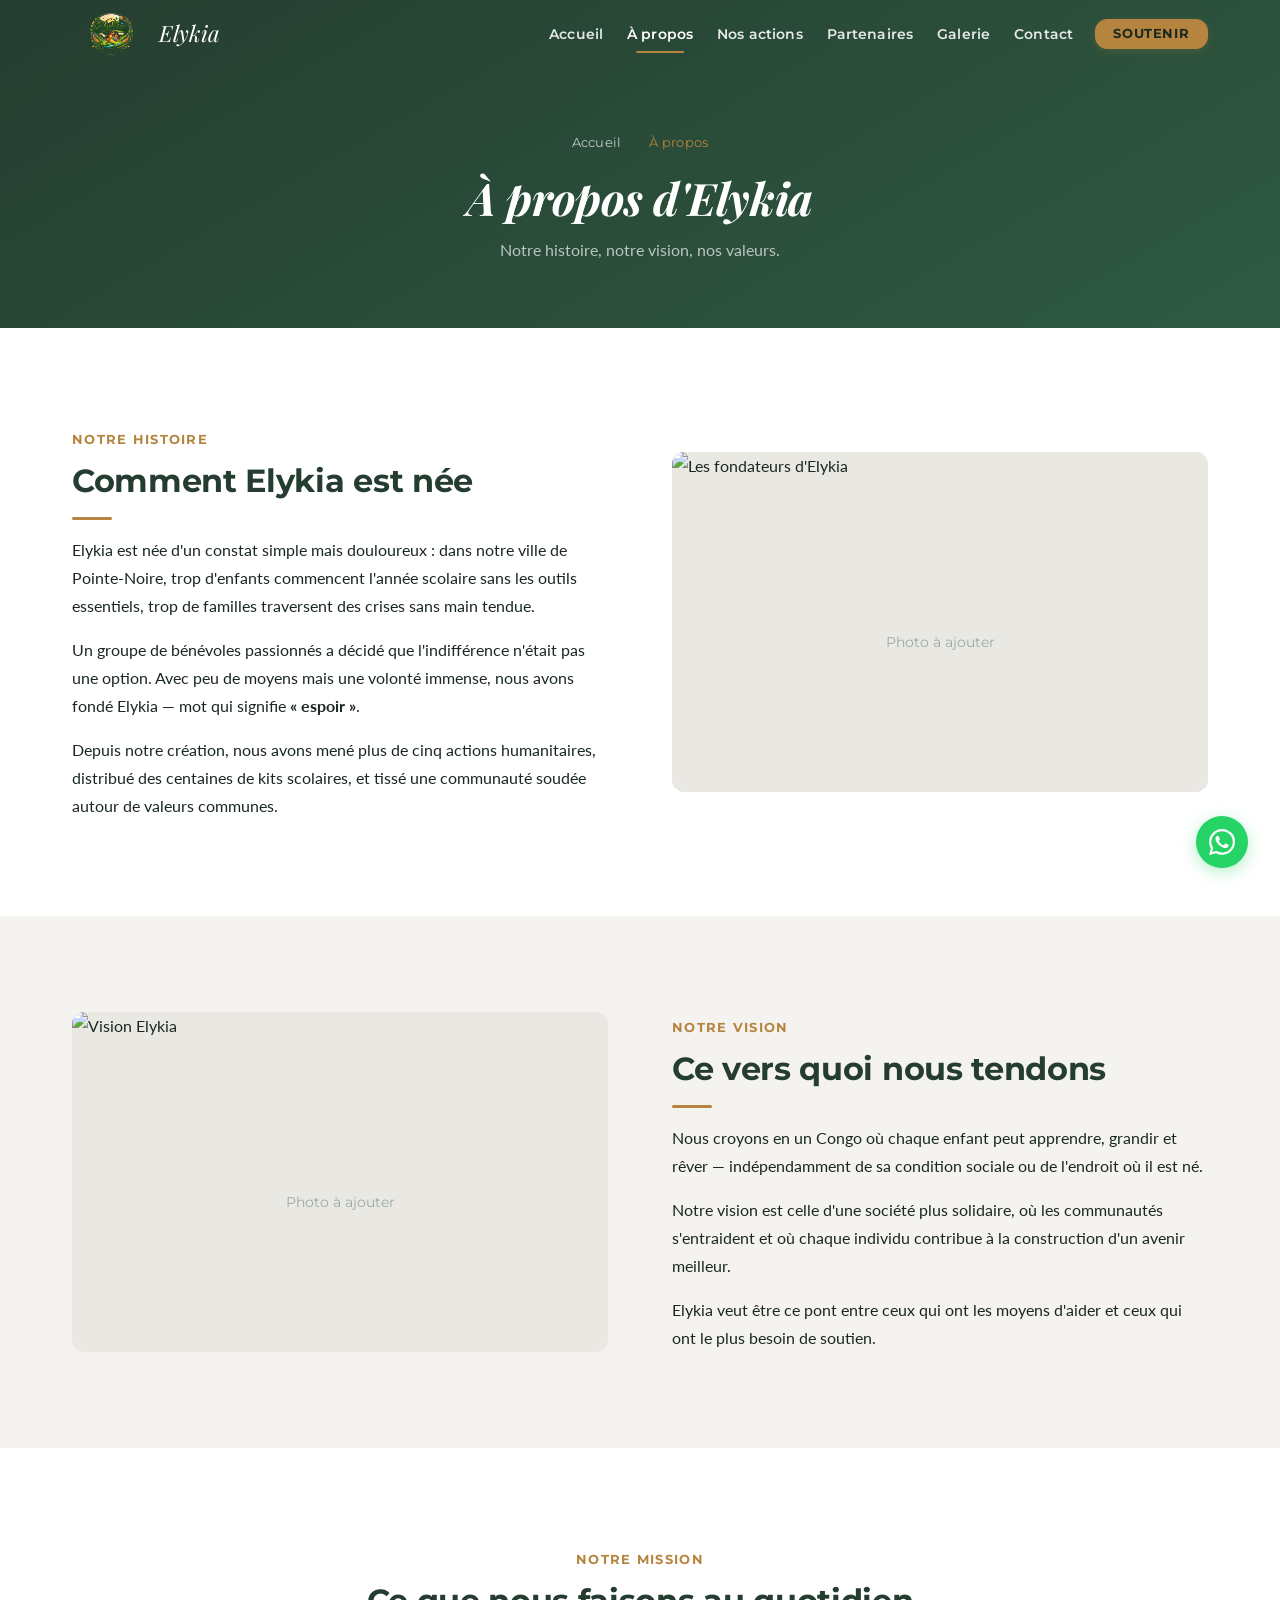
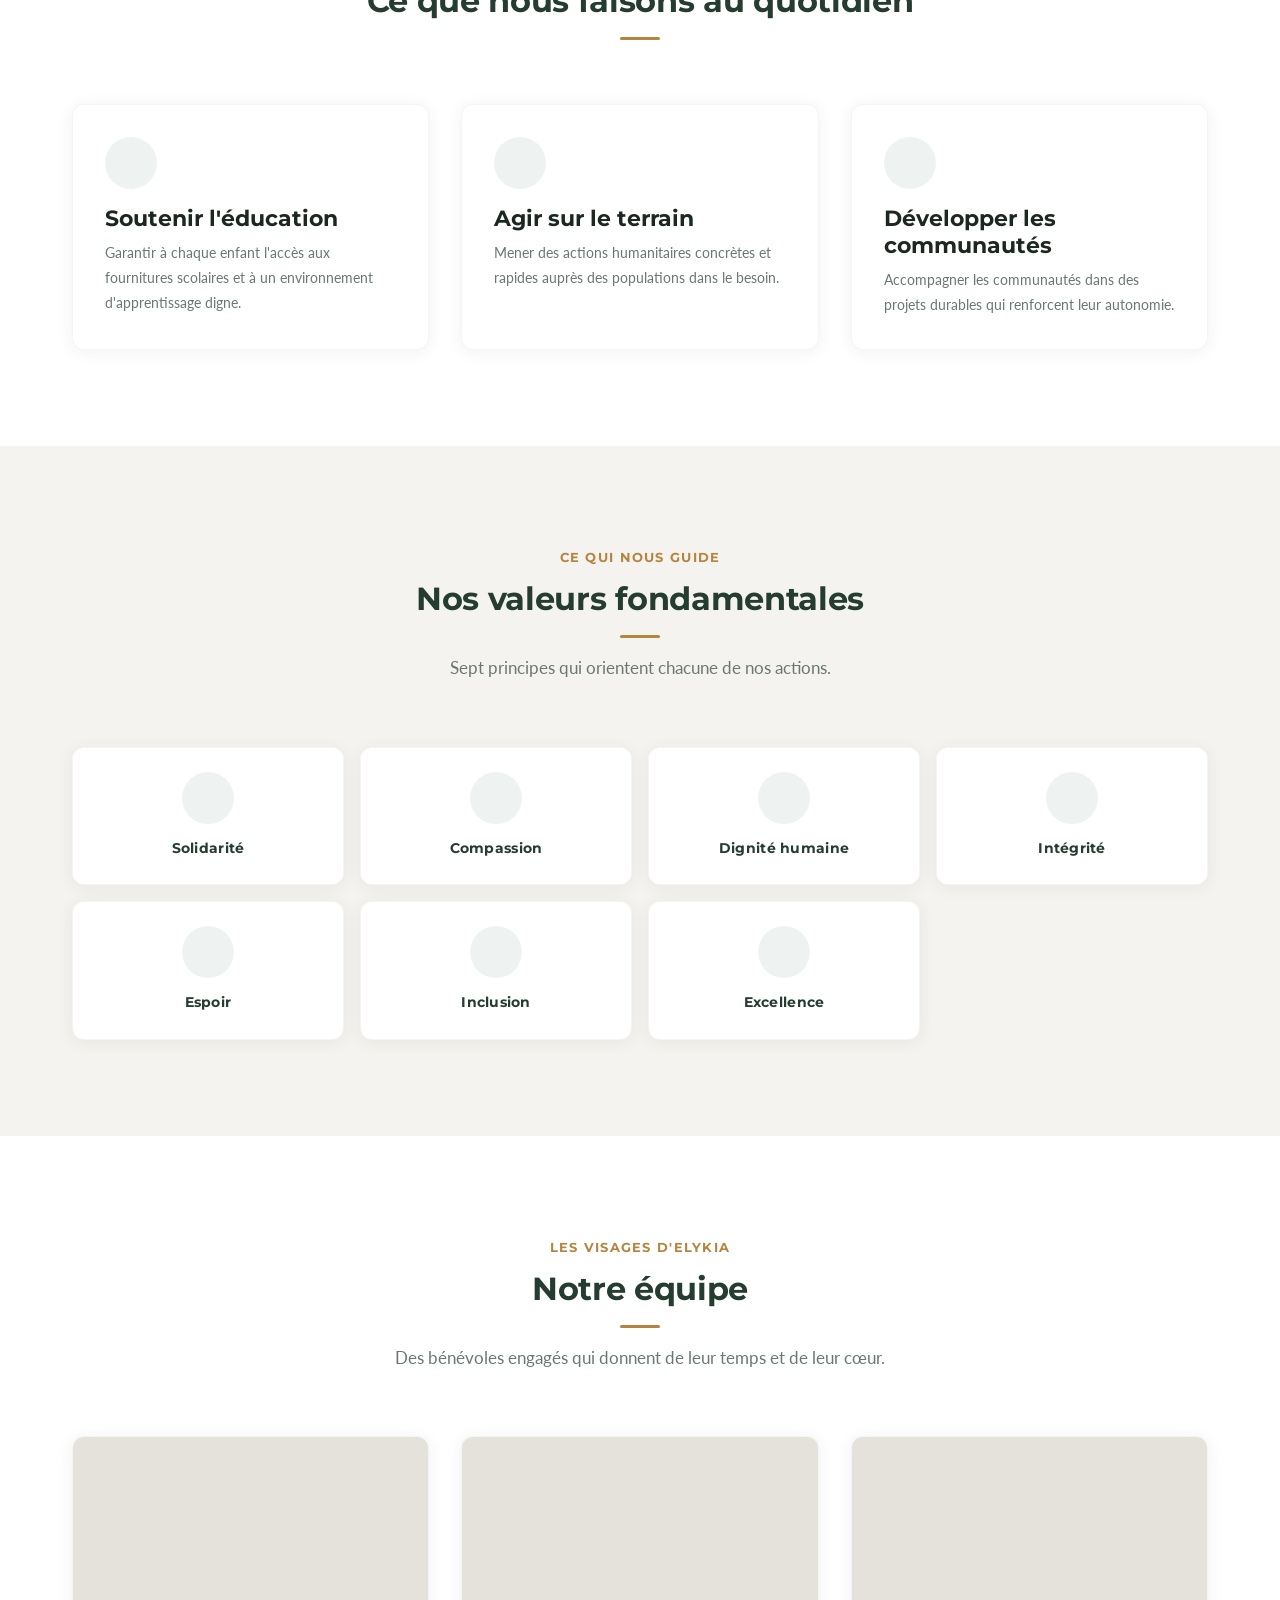
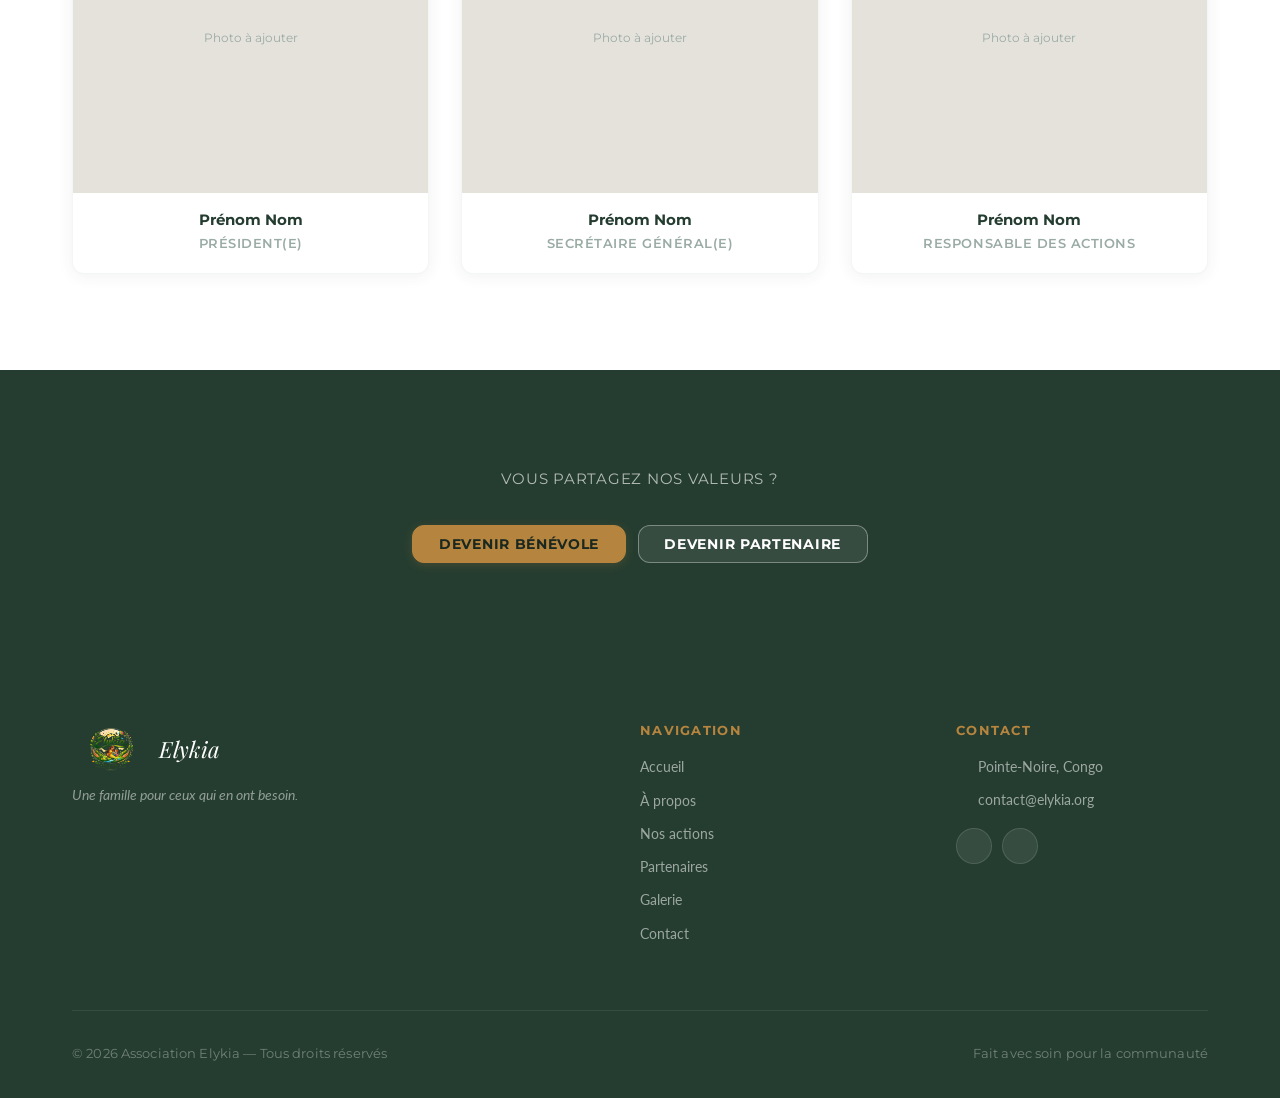
==== a-propos.html @ 63759d03 "Premier commit" ====
<!DOCTYPE html>
<html lang="fr">
<head>
  <meta charset="UTF-8">
  <meta name="viewport" content="width=device-width, initial-scale=1.0">
  <title>À propos — Elykia</title>
  <meta name="description" content="Histoire, mission, vision et valeurs de l'Association Elykia — Pointe-Noire, République du Congo.">

  <link rel="preconnect" href="https://fonts.googleapis.com">
  <link rel="preconnect" href="https://fonts.gstatic.com" crossorigin>
  <link href="https://fonts.googleapis.com/css2?family=Playfair+Display:ital,wght@0,700;1,400;1,700&family=Montserrat:wght@400;600;700;800&family=Lato:ital,wght@0,300;0,400;1,300;1,400&display=swap" rel="stylesheet">

  <link rel="stylesheet" href="assets/css/variables.css">
  <link rel="stylesheet" href="assets/css/base.css">
  <link rel="stylesheet" href="assets/css/components.css">
  <link rel="stylesheet" href="assets/css/layout.css">
  <link rel="stylesheet" href="assets/css/animations.css">
</head>
<body>

  <header class="site-header scrolled" role="banner">
    <div class="header-inner">
      <a href="index.html" class="logo">
        <img src="assets/images/logo.png" alt="" onerror="this.style.display='none'">
        <span class="logo-text">Elykia</span>
      </a>
      <nav class="site-nav" aria-label="Navigation principale">
        <a href="index.html"       class="nav-link">Accueil</a>
        <a href="a-propos.html"    class="nav-link active">À propos</a>
        <a href="actions.html"     class="nav-link">Nos actions</a>
        <a href="partenaires.html" class="nav-link">Partenaires</a>
        <a href="galerie.html"     class="nav-link">Galerie</a>
        <a href="contact.html"     class="nav-link">Contact</a>
        <a href="contact.html#don" class="btn btn-primary btn-sm nav-cta">Soutenir</a>
      </nav>
      <button class="burger" aria-label="Ouvrir le menu" aria-expanded="false">
        <span></span><span></span><span></span>
      </button>
    </div>
  </header>

  <main>

    <div class="page-hero">
      <div class="container">
        <nav class="breadcrumb" aria-label="Fil d'Ariane">
          <a href="index.html">Accueil</a>
          <i data-lucide="chevron-right" style="width:12px;height:12px;color:rgba(255,255,255,0.35);"></i>
          <span style="color:var(--color-gold);">À propos</span>
        </nav>
        <h1>À propos d'Elykia</h1>
        <p>Notre histoire, notre vision, nos valeurs.</p>
      </div>
    </div>

    <!-- HISTOIRE -->
    <section class="section section-white" aria-labelledby="histoire-title">
      <div class="container">
        <div class="two-col">
          <div class="reveal-left">
            <span class="label">Notre histoire</span>
            <h2 class="section-title" id="histoire-title">Comment Elykia est née</h2>
            <div class="divider"></div>
            <p>Elykia est née d'un constat simple mais douloureux : dans notre ville de Pointe-Noire, trop d'enfants commencent l'année scolaire sans les outils essentiels, trop de familles traversent des crises sans main tendue.</p>
            <p>Un groupe de bénévoles passionnés a décidé que l'indifférence n'était pas une option. Avec peu de moyens mais une volonté immense, nous avons fondé Elykia — mot qui signifie <strong>« espoir »</strong>.</p>
            <p>Depuis notre création, nous avons mené plus de cinq actions humanitaires, distribué des centaines de kits scolaires, et tissé une communauté soudée autour de valeurs communes.</p>
          </div>
          <div class="reveal-right">
            <div class="image-zone" style="min-height:340px;">
              <img src="assets/images/team/histoire.jpg" alt="Les fondateurs d'Elykia" loading="lazy">
              <div class="image-zone-placeholder">
                <i data-lucide="image"></i>
                <span>Photo à ajouter</span>
              </div>
            </div>
          </div>
        </div>
      </div>
    </section>

    <!-- VISION -->
    <section class="section section-warm" aria-labelledby="vision-title">
      <div class="container">
        <div class="two-col reversed">
          <div class="reveal-right">
            <span class="label">Notre vision</span>
            <h2 class="section-title" id="vision-title">Ce vers quoi nous tendons</h2>
            <div class="divider"></div>
            <p>Nous croyons en un Congo où chaque enfant peut apprendre, grandir et rêver — indépendamment de sa condition sociale ou de l'endroit où il est né.</p>
            <p>Notre vision est celle d'une société plus solidaire, où les communautés s'entraident et où chaque individu contribue à la construction d'un avenir meilleur.</p>
            <p>Elykia veut être ce pont entre ceux qui ont les moyens d'aider et ceux qui ont le plus besoin de soutien.</p>
          </div>
          <div class="reveal-left">
            <div class="image-zone" style="min-height:340px;">
              <img src="assets/images/team/vision.jpg" alt="Vision Elykia" loading="lazy">
              <div class="image-zone-placeholder">
                <i data-lucide="image"></i>
                <span>Photo à ajouter</span>
              </div>
            </div>
          </div>
        </div>
      </div>
    </section>

    <!-- MISSION -->
    <section class="section section-white" aria-labelledby="mission-title">
      <div class="container">
        <div class="section-header reveal">
          <span class="label">Notre mission</span>
          <h2 class="section-title" id="mission-title">Ce que nous faisons au quotidien</h2>
          <div class="divider"></div>
        </div>

        <div class="grid-3">
          <div class="card reveal reveal-delay-1" style="display:flex;flex-direction:column;gap:1rem;">
            <div class="icon-circle">
              <i data-lucide="graduation-cap"></i>
            </div>
            <div>
              <h3>Soutenir l'éducation</h3>
              <p style="margin-top:0.5rem;font-size:0.9rem;color:var(--color-text-soft);">Garantir à chaque enfant l'accès aux fournitures scolaires et à un environnement d'apprentissage digne.</p>
            </div>
          </div>

          <div class="card reveal reveal-delay-2" style="display:flex;flex-direction:column;gap:1rem;">
            <div class="icon-circle">
              <i data-lucide="handshake"></i>
            </div>
            <div>
              <h3>Agir sur le terrain</h3>
              <p style="margin-top:0.5rem;font-size:0.9rem;color:var(--color-text-soft);">Mener des actions humanitaires concrètes et rapides auprès des populations dans le besoin.</p>
            </div>
          </div>

          <div class="card reveal reveal-delay-3" style="display:flex;flex-direction:column;gap:1rem;">
            <div class="icon-circle">
              <i data-lucide="sprout"></i>
            </div>
            <div>
              <h3>Développer les communautés</h3>
              <p style="margin-top:0.5rem;font-size:0.9rem;color:var(--color-text-soft);">Accompagner les communautés dans des projets durables qui renforcent leur autonomie.</p>
            </div>
          </div>
        </div>
      </div>
    </section>

    <!-- VALEURS -->
    <section class="section section-warm" aria-labelledby="valeurs-title">
      <div class="container">
        <div class="section-header reveal">
          <span class="label">Ce qui nous guide</span>
          <h2 class="section-title" id="valeurs-title">Nos valeurs fondamentales</h2>
          <div class="divider"></div>
          <p class="section-subtitle">Sept principes qui orientent chacune de nos actions.</p>
        </div>

        <div class="grid-7">
          <div class="card-valeur reveal reveal-delay-1">
            <div class="icon-circle" style="margin:0 auto 0.75rem;">
              <i data-lucide="users"></i>
            </div>
            <div class="valeur-label">Solidarité</div>
          </div>

          <div class="card-valeur reveal reveal-delay-2">
            <div class="icon-circle" style="margin:0 auto 0.75rem;">
              <i data-lucide="heart"></i>
            </div>
            <div class="valeur-label">Compassion</div>
          </div>

          <div class="card-valeur reveal reveal-delay-3">
            <div class="icon-circle" style="margin:0 auto 0.75rem;">
              <i data-lucide="shield"></i>
            </div>
            <div class="valeur-label">Dignité humaine</div>
          </div>

          <div class="card-valeur reveal reveal-delay-4">
            <div class="icon-circle" style="margin:0 auto 0.75rem;">
              <i data-lucide="scale"></i>
            </div>
            <div class="valeur-label">Intégrité</div>
          </div>

          <div class="card-valeur reveal reveal-delay-1">
            <div class="icon-circle" style="margin:0 auto 0.75rem;">
              <i data-lucide="sun"></i>
            </div>
            <div class="valeur-label">Espoir</div>
          </div>

          <div class="card-valeur reveal reveal-delay-2">
            <div class="icon-circle" style="margin:0 auto 0.75rem;">
              <i data-lucide="globe"></i>
            </div>
            <div class="valeur-label">Inclusion</div>
          </div>

          <div class="card-valeur reveal reveal-delay-3">
            <div class="icon-circle" style="margin:0 auto 0.75rem;">
              <i data-lucide="trophy"></i>
            </div>
            <div class="valeur-label">Excellence</div>
          </div>
        </div>
      </div>
    </section>

    <!-- ÉQUIPE -->
    <section class="section section-white" aria-labelledby="equipe-title">
      <div class="container">
        <div class="section-header reveal">
          <span class="label">Les visages d'Elykia</span>
          <h2 class="section-title" id="equipe-title">Notre équipe</h2>
          <div class="divider"></div>
          <p class="section-subtitle">Des bénévoles engagés qui donnent de leur temps et de leur cœur.</p>
        </div>

        <div class="team-grid">
          <div class="team-card reveal reveal-delay-1">
            <div class="team-photo-wrap">
              <img src="assets/images/team/membre-1.jpg" alt="Membre de l'équipe" loading="lazy" onerror="this.style.display='none'">
              <div class="team-photo-placeholder">
                <i data-lucide="user"></i>
                <span style="font-size:0.75rem;font-family:var(--font-heading);">Photo à ajouter</span>
              </div>
            </div>
            <div class="team-info">
              <h4>Prénom Nom</h4>
              <p>Président(e)</p>
            </div>
          </div>

          <div class="team-card reveal reveal-delay-2">
            <div class="team-photo-wrap">
              <img src="assets/images/team/membre-2.jpg" alt="Membre de l'équipe" loading="lazy" onerror="this.style.display='none'">
              <div class="team-photo-placeholder">
                <i data-lucide="user"></i>
                <span style="font-size:0.75rem;font-family:var(--font-heading);">Photo à ajouter</span>
              </div>
            </div>
            <div class="team-info">
              <h4>Prénom Nom</h4>
              <p>Secrétaire général(e)</p>
            </div>
          </div>

          <div class="team-card reveal reveal-delay-3">
            <div class="team-photo-wrap">
              <img src="assets/images/team/membre-3.jpg" alt="Membre de l'équipe" loading="lazy" onerror="this.style.display='none'">
              <div class="team-photo-placeholder">
                <i data-lucide="user"></i>
                <span style="font-size:0.75rem;font-family:var(--font-heading);">Photo à ajouter</span>
              </div>
            </div>
            <div class="team-info">
              <h4>Prénom Nom</h4>
              <p>Responsable des actions</p>
            </div>
          </div>
        </div>
      </div>
    </section>

    <!-- CTA -->
    <section class="section-quote">
      <div class="container text-center">
        <div class="reveal">
          <p style="color:rgba(255,255,255,0.65);font-size:0.95rem;font-family:var(--font-heading);letter-spacing:0.05em;text-transform:uppercase;margin-bottom:var(--space-md);">Vous partagez nos valeurs ?</p>
          <div style="display:flex;justify-content:center;gap:0.75rem;flex-wrap:wrap;">
            <a href="contact.html#benevole" class="btn btn-primary">Devenir bénévole</a>
            <a href="partenaires.html"      class="btn btn-ghost">Devenir partenaire</a>
          </div>
        </div>
      </div>
    </section>

  </main>

  <footer class="site-footer" role="contentinfo">
    <div class="container">
      <div class="footer-grid">
        <div class="footer-brand">
          <a href="index.html" class="logo">
            <img src="assets/images/logo.png" alt="" onerror="this.style.display='none'">
            <span class="logo-text">Elykia</span>
          </a>
          <p class="footer-slogan">Une famille pour ceux qui en ont besoin.</p>
        </div>
        <div class="footer-col">
          <h4>Navigation</h4>
          <nav class="footer-nav">
            <a href="index.html">Accueil</a>
            <a href="a-propos.html">À propos</a>
            <a href="actions.html">Nos actions</a>
            <a href="partenaires.html">Partenaires</a>
            <a href="galerie.html">Galerie</a>
            <a href="contact.html">Contact</a>
          </nav>
        </div>
        <div class="footer-col">
          <h4>Contact</h4>
          <div class="footer-contact-info">
            <div class="fi"><i data-lucide="map-pin"></i><span>Pointe-Noire, Congo</span></div>
            <a href="mailto:contact@elykia.org" class="fi"><i data-lucide="mail"></i><span>contact@elykia.org</span></a>
          </div>
          <div class="social-links">
            <a href="#" class="social-link" aria-label="Facebook"><i data-lucide="facebook"></i></a>
            <a href="#" class="social-link" aria-label="Instagram"><i data-lucide="instagram"></i></a>
          </div>
        </div>
      </div>
      <div class="footer-bottom">
        <span>© 2026 Association Elykia — Tous droits réservés</span>
        <span>Fait avec soin pour la communauté</span>
      </div>
    </div>
  </footer>

  <a href="https://wa.me/" class="whatsapp-float" aria-label="WhatsApp">
    <svg viewBox="0 0 24 24" fill="currentColor" aria-hidden="true">
      <path d="M17.472 14.382c-.297-.149-1.758-.867-2.03-.967-.273-.099-.471-.148-.67.15-.197.297-.767.966-.94 1.164-.173.199-.347.223-.644.075-.297-.15-1.255-.463-2.39-1.475-.883-.788-1.48-1.761-1.653-2.059-.173-.297-.018-.458.13-.606.134-.133.298-.347.446-.52.149-.174.198-.298.298-.497.099-.198.05-.371-.025-.52-.075-.149-.669-1.612-.916-2.207-.242-.579-.487-.5-.669-.51-.173-.008-.371-.01-.57-.01-.198 0-.52.074-.792.372-.272.297-1.04 1.016-1.04 2.479 0 1.462 1.065 2.875 1.213 3.074.149.198 2.096 3.2 5.077 4.487.709.306 1.262.489 1.694.625.712.227 1.36.195 1.871.118.571-.085 1.758-.719 2.006-1.413.248-.694.248-1.289.173-1.413-.074-.124-.272-.198-.57-.347m-5.421 7.403h-.004a9.87 9.87 0 01-5.031-1.378l-.361-.214-3.741.982.998-3.648-.235-.374a9.86 9.86 0 01-1.51-5.26c.001-5.45 4.436-9.884 9.888-9.884 2.64 0 5.122 1.03 6.988 2.898a9.825 9.825 0 012.893 6.994c-.003 5.45-4.437 9.884-9.885 9.884m8.413-18.297A11.815 11.815 0 0012.05 0C5.495 0 .16 5.335.157 11.892c0 2.096.547 4.142 1.588 5.945L.057 24l6.305-1.654a11.882 11.882 0 005.683 1.448h.005c6.554 0 11.89-5.335 11.893-11.893A11.821 11.821 0 0020.885 3.488"/>
    </svg>
  </a>

  <script src="https://unpkg.com/lucide@latest/dist/umd/lucide.min.js"></script>
  <script src="assets/js/main.js"></script>
</body>
</html>
---- assets/css/variables.css ----
/* ============================================================
   ELYKIA — Design Tokens (palette adoucie)
   ============================================================ */

:root {
  /* --- Palette principale — tons désaturés, raffinés --- */
  --color-primary:       #4A7C63;   /* Vert sauge doux */
  --color-primary-light: #72A98A;   /* Vert menthe */
  --color-primary-dark:  #253D30;   /* Forêt profonde */
  --color-gold:          #B5843E;   /* Ambre doré patiné */
  --color-gold-light:    #EAD9B0;   /* Crème sable */
  --color-warm-white:    #F5F3EF;   /* Ivoire chaud */
  --color-surface:       #FFFFFF;
  --color-text-main:     #1A2820;   /* Presque noir vert */
  --color-text-soft:     #697870;   /* Gris olive */
  --color-text-muted:    #9AABA4;
  --color-white:         #FFFFFF;

  /* --- Niveaux partenaires (désaturés) --- */
  --color-bronze:  #A0744A;
  --color-silver:  #8A9BA5;
  --color-or:      #B5843E;
  --color-platine: #6E5FAA;

  /* --- Utilitaires --- */
  --color-whatsapp: #25D366;
  --color-overlay:  rgba(30, 60, 44, 0.72);
  --color-border:   rgba(74, 124, 99, 0.13);
  --color-border-light: rgba(74, 124, 99, 0.07);

  /* --- Typographie --- */
  --font-display:  'Playfair Display', Georgia, serif;
  --font-heading:  'Montserrat', Arial, sans-serif;
  --font-body:     'Lato', Arial, sans-serif;

  --fs-hero:   clamp(2.6rem, 5.5vw, 4.5rem);
  --fs-h1:     clamp(1.9rem, 3.5vw, 2.8rem);
  --fs-h2:     clamp(1.5rem, 2.5vw, 2rem);
  --fs-h3:     clamp(1.1rem, 1.8vw, 1.35rem);
  --fs-body:   1rem;
  --fs-small:  0.875rem;
  --fs-xs:     0.8rem;

  /* --- Rayons --- */
  --radius-sm:   6px;
  --radius-md:   12px;
  --radius-lg:   24px;
  --radius-full: 9999px;

  /* --- Ombres (très subtiles) --- */
  --shadow-card:  0 2px 16px rgba(37, 61, 48, 0.07);
  --shadow-hover: 0 6px 28px rgba(37, 61, 48, 0.12);
  --shadow-hero:  0 8px 48px rgba(0, 0, 0, 0.10);
  --shadow-btn:   0 2px 10px rgba(181, 132, 62, 0.22);

  /* --- Espacement --- */
  --space-xs:  0.5rem;
  --space-sm:  1rem;
  --space-md:  2rem;
  --space-lg:  4rem;
  --space-xl:  6rem;
  --space-2xl: 8rem;

  /* --- Layout --- */
  --container-max: 1200px;
  --header-h:      68px;

  /* --- Transitions --- */
  --transition-fast:   140ms ease;
  --transition-normal: 240ms ease;
  --transition-slow:   380ms ease;
}
---- assets/css/base.css ----
/* ============================================================
   ELYKIA — Reset & Typographie de base
   ============================================================ */

*, *::before, *::after {
  box-sizing: border-box;
  margin: 0;
  padding: 0;
}

html {
  scroll-behavior: smooth;
  font-size: 16px;
}

body {
  font-family: var(--font-body);
  font-weight: 400;
  color: var(--color-text-main);
  background-color: var(--color-warm-white);
  line-height: 1.75;
  overflow-x: hidden;
  -webkit-font-smoothing: antialiased;
  -moz-osx-font-smoothing: grayscale;
}

/* --- Titres --- */

h1, h2, h3, h4, h5, h6 {
  font-family: var(--font-heading);
  font-weight: 700;
  line-height: 1.25;
  color: var(--color-text-main);
}

h1 { font-size: var(--fs-h1); }
h2 { font-size: var(--fs-h2); }
h3 { font-size: var(--fs-h3); }

.section-title {
  font-family: var(--font-heading);
  font-weight: 700;
  font-size: var(--fs-h2);
  color: var(--color-primary-dark);
  margin-bottom: 0.6rem;
  letter-spacing: -0.01em;
}

.section-subtitle {
  font-family: var(--font-body);
  font-size: 1.05rem;
  color: var(--color-text-soft);
  max-width: 580px;
  line-height: 1.7;
  margin-bottom: var(--space-md);
}

/* --- Corps de texte --- */

p { margin-bottom: 1em; }
p:last-child { margin-bottom: 0; }

a {
  color: var(--color-primary);
  text-decoration: none;
  transition: color var(--transition-fast);
}

a:hover { color: var(--color-primary-dark); }

strong { font-weight: 700; }
em     { font-style: italic; }

ul, ol { list-style: none; }

img {
  max-width: 100%;
  height: auto;
  display: block;
}

/* --- Accessibilité focus --- */

:focus-visible {
  outline: 2px solid var(--color-gold);
  outline-offset: 3px;
  border-radius: var(--radius-sm);
}

::selection {
  background: var(--color-gold-light);
  color: var(--color-text-main);
}

/* --- Scrollbar discrète --- */

::-webkit-scrollbar { width: 6px; }
::-webkit-scrollbar-track { background: var(--color-warm-white); }
::-webkit-scrollbar-thumb {
  background: var(--color-primary-light);
  border-radius: var(--radius-full);
}

/* --- Icônes Lucide --- */

[data-lucide] {
  width: 20px;
  height: 20px;
  stroke-width: 1.75;
  display: inline-block;
  vertical-align: middle;
  flex-shrink: 0;
}

.icon-lg [data-lucide]  { width: 28px; height: 28px; }
.icon-xl [data-lucide]  { width: 40px; height: 40px; }
.icon-sm [data-lucide]  { width: 16px; height: 16px; }

.icon-circle {
  width: 52px;
  height: 52px;
  border-radius: 50%;
  background: rgba(74, 124, 99, 0.09);
  display: flex;
  align-items: center;
  justify-content: center;
  color: var(--color-primary);
  flex-shrink: 0;
}

.icon-circle [data-lucide] { width: 22px; height: 22px; }

/* --- Container --- */

.container {
  width: 100%;
  max-width: var(--container-max);
  margin-inline: auto;
  padding-inline: var(--space-md);
}

/* --- Section --- */

.section { padding-block: var(--space-xl); }

.section-header {
  text-align: center;
  margin-bottom: var(--space-lg);
}

.section-header .section-subtitle {
  margin-inline: auto;
}

/* --- Diviseur décoratif --- */

.divider {
  width: 40px;
  height: 3px;
  background: var(--color-gold);
  border-radius: var(--radius-full);
  margin-block: 1rem;
}

.section-header .divider { margin-inline: auto; }

/* --- Label de section --- */

.label {
  display: inline-block;
  font-family: var(--font-heading);
  font-size: var(--fs-xs);
  font-weight: 700;
  letter-spacing: 0.10em;
  text-transform: uppercase;
  color: var(--color-gold);
  margin-bottom: 0.6rem;
}

.label-dark { color: var(--color-primary-light); }

/* --- Breadcrumb --- */

.breadcrumb {
  display: flex;
  align-items: center;
  gap: 0.5rem;
  font-size: var(--fs-xs);
  color: rgba(255,255,255,0.55);
  justify-content: center;
  margin-bottom: var(--space-sm);
  font-family: var(--font-heading);
  letter-spacing: 0.02em;
}

.breadcrumb a { color: rgba(255,255,255,0.70); }
.breadcrumb a:hover { color: var(--color-white); }

/* --- Utilitaires --- */

.text-center  { text-align: center; }
.text-gold    { color: var(--color-gold); }
.text-primary { color: var(--color-primary); }
.text-white   { color: var(--color-white); }
.text-soft    { color: var(--color-text-soft); }
.text-muted   { color: var(--color-text-muted); }
.text-italic  { font-style: italic; }

/* --- Responsive --- */

@media (max-width: 768px) {
  .section { padding-block: var(--space-lg); }
  .container { padding-inline: var(--space-sm); }
}
---- assets/css/components.css ----
/* ============================================================
   ELYKIA — Composants
   ============================================================ */

/* ---- BOUTONS ---- */

.btn {
  display: inline-flex;
  align-items: center;
  justify-content: center;
  gap: 0.5rem;
  padding: 0.7rem 1.6rem;
  font-family: var(--font-heading);
  font-size: var(--fs-small);
  font-weight: 700;
  letter-spacing: 0.05em;
  text-transform: uppercase;
  border-radius: var(--radius-md);
  border: 1.5px solid transparent;
  cursor: pointer;
  transition: all var(--transition-normal);
  text-decoration: none;
  white-space: nowrap;
  line-height: 1;
}

.btn [data-lucide] { width: 15px; height: 15px; flex-shrink: 0; }

.btn-primary {
  background: var(--color-gold);
  color: #1A2820;
  border-color: var(--color-gold);
  box-shadow: var(--shadow-btn);
}

.btn-primary:hover {
  background: #9E7335;
  border-color: #9E7335;
  color: var(--color-white);
  transform: translateY(-1px);
  box-shadow: 0 4px 16px rgba(181, 132, 62, 0.30);
}

.btn-secondary {
  background: transparent;
  color: var(--color-primary);
  border-color: var(--color-primary);
}

.btn-secondary:hover {
  background: var(--color-primary);
  color: var(--color-white);
  transform: translateY(-1px);
}

.btn-outline-dark {
  background: transparent;
  color: var(--color-primary-dark);
  border-color: var(--color-primary-dark);
}

.btn-outline-dark:hover {
  background: var(--color-primary-dark);
  color: var(--color-white);
}

.btn-ghost {
  background: rgba(255,255,255,0.08);
  color: var(--color-white);
  border-color: rgba(255,255,255,0.35);
}

.btn-ghost:hover {
  background: var(--color-white);
  color: var(--color-primary-dark);
  border-color: var(--color-white);
  transform: translateY(-1px);
}

.btn-whatsapp {
  background: var(--color-whatsapp);
  color: var(--color-white);
  border-color: var(--color-whatsapp);
}

.btn-whatsapp:hover {
  background: #1fb055;
  border-color: #1fb055;
  color: var(--color-white);
  transform: translateY(-1px);
}

.btn-sm {
  padding: 0.5rem 1.1rem;
  font-size: var(--fs-xs);
}

.btn-lg {
  padding: 0.9rem 2rem;
  font-size: 0.9rem;
}

/* ---- BADGES ---- */

.badge {
  display: inline-block;
  padding: 0.3rem 0.9rem;
  border-radius: var(--radius-full);
  font-family: var(--font-heading);
  font-size: var(--fs-xs);
  font-weight: 700;
  letter-spacing: 0.06em;
  text-transform: uppercase;
}

.badge-primary {
  background: rgba(74, 124, 99, 0.10);
  color: var(--color-primary-dark);
}

.badge-gold {
  background: rgba(181, 132, 62, 0.12);
  color: #7A5500;
}

/* ---- CARDS ---- */

.card {
  background: var(--color-surface);
  border-radius: var(--radius-md);
  box-shadow: var(--shadow-card);
  border: 1px solid var(--color-border-light);
  padding: var(--space-md);
  transition: transform var(--transition-normal), box-shadow var(--transition-normal);
}

.card:hover {
  transform: translateY(-3px);
  box-shadow: var(--shadow-hover);
}

/* Carte action (domaines) */
.card-action {
  border-top: 2px solid var(--color-primary);
  display: flex;
  flex-direction: column;
  gap: 0.75rem;
}

.card-action h3 {
  font-size: 1.05rem;
  color: var(--color-primary-dark);
}

.card-action p {
  font-size: 0.9rem;
  color: var(--color-text-soft);
  margin-bottom: 0;
  line-height: 1.65;
}

/* Carte impact / statistiques */
.card-impact {
  background: var(--color-surface);
  border-radius: var(--radius-md);
  box-shadow: var(--shadow-card);
  border: 1px solid var(--color-border-light);
  padding: 2rem var(--space-sm);
  text-align: center;
  transition: transform var(--transition-normal);
}

.card-impact:hover { transform: translateY(-3px); }

.card-impact .impact-icon-wrap {
  width: 56px;
  height: 56px;
  border-radius: 50%;
  background: rgba(74, 124, 99, 0.09);
  display: flex;
  align-items: center;
  justify-content: center;
  margin: 0 auto 1rem;
  color: var(--color-primary);
}

.card-impact .impact-icon-wrap [data-lucide] {
  width: 26px;
  height: 26px;
}

.card-impact .impact-number {
  font-family: var(--font-heading);
  font-size: 3rem;
  font-weight: 800;
  color: var(--color-primary-dark);
  line-height: 1;
  margin-bottom: 0.35rem;
  letter-spacing: -0.02em;
}

.card-impact .impact-label {
  font-size: 0.875rem;
  color: var(--color-text-soft);
  line-height: 1.4;
}

/* Carte valeur */
.card-valeur {
  background: var(--color-surface);
  border-radius: var(--radius-md);
  box-shadow: var(--shadow-card);
  border: 1px solid var(--color-border-light);
  padding: 1.5rem 1rem;
  text-align: center;
  transition: transform var(--transition-normal), box-shadow var(--transition-normal);
}

.card-valeur:hover {
  transform: translateY(-3px);
  box-shadow: var(--shadow-hover);
}

.card-valeur .icon-circle {
  margin: 0 auto 0.75rem;
}

.card-valeur .valeur-label {
  font-family: var(--font-heading);
  font-weight: 700;
  font-size: 0.875rem;
  color: var(--color-primary-dark);
  letter-spacing: 0.02em;
}

/* Carte sponsor */
.card-sponsor {
  position: relative;
  border-radius: var(--radius-md);
  box-shadow: var(--shadow-card);
  border: 1px solid var(--color-border-light);
  padding: 1.75rem var(--space-md) var(--space-md);
  background: var(--color-surface);
  transition: transform var(--transition-normal), box-shadow var(--transition-normal);
}

.card-sponsor:hover {
  transform: translateY(-3px);
  box-shadow: var(--shadow-hover);
}

.card-sponsor .sponsor-tier {
  font-family: var(--font-heading);
  font-size: var(--fs-xs);
  font-weight: 700;
  letter-spacing: 0.10em;
  text-transform: uppercase;
  margin-bottom: 0.5rem;
}

.card-sponsor.bronze .sponsor-tier { color: var(--color-bronze); }
.card-sponsor.argent .sponsor-tier { color: var(--color-silver); }
.card-sponsor.or     .sponsor-tier { color: var(--color-or); }
.card-sponsor.platine .sponsor-tier { color: var(--color-platine); }

.card-sponsor .sponsor-icon {
  width: 40px;
  height: 40px;
  border-radius: 50%;
  display: flex;
  align-items: center;
  justify-content: center;
  margin-bottom: 0.75rem;
}

.card-sponsor.bronze  .sponsor-icon { background: rgba(160, 116, 74, 0.12); color: var(--color-bronze); }
.card-sponsor.argent  .sponsor-icon { background: rgba(138, 155, 165, 0.12); color: var(--color-silver); }
.card-sponsor.or      .sponsor-icon { background: rgba(181, 132, 62, 0.12); color: var(--color-or); }
.card-sponsor.platine .sponsor-icon { background: rgba(110, 95, 170, 0.12); color: var(--color-platine); }

.card-sponsor h3 {
  font-size: 1.1rem;
  margin-bottom: var(--space-sm);
}

/* ---- IMAGE ZONE ---- */

.image-zone {
  position: relative;
  border-radius: var(--radius-md);
  overflow: hidden;
  background: #EAE8E3;
  min-height: 280px;
  display: flex;
  align-items: center;
  justify-content: center;
}

.image-zone img {
  width: 100%;
  height: 100%;
  object-fit: cover;
  position: absolute;
  inset: 0;
}

.image-zone-placeholder {
  display: flex;
  flex-direction: column;
  align-items: center;
  gap: 0.5rem;
  color: var(--color-text-muted);
  font-size: var(--fs-small);
  font-family: var(--font-heading);
  z-index: 1;
}

.image-zone-placeholder [data-lucide] {
  width: 32px;
  height: 32px;
  color: var(--color-text-muted);
}

/* ---- FORMULAIRE ---- */

.form-group { margin-bottom: 1.2rem; }

.form-label {
  display: block;
  font-family: var(--font-heading);
  font-weight: 600;
  font-size: var(--fs-small);
  color: var(--color-text-main);
  margin-bottom: 0.4rem;
}

.form-control {
  width: 100%;
  padding: 0.7rem 0.95rem;
  border: 1.5px solid rgba(74, 124, 99, 0.20);
  border-radius: var(--radius-sm);
  font-family: var(--font-body);
  font-size: 0.95rem;
  color: var(--color-text-main);
  background: var(--color-surface);
  transition: border-color var(--transition-fast), box-shadow var(--transition-fast);
  outline: none;
}

.form-control::placeholder { color: var(--color-text-muted); }

.form-control:focus {
  border-color: var(--color-primary);
  box-shadow: 0 0 0 3px rgba(74, 124, 99, 0.10);
}

.form-control.error {
  border-color: #c0392b;
  box-shadow: 0 0 0 3px rgba(192, 57, 43, 0.09);
}

.form-error {
  display: none;
  font-size: var(--fs-xs);
  color: #c0392b;
  margin-top: 0.3rem;
}

.form-error.visible { display: block; }

textarea.form-control {
  min-height: 130px;
  resize: vertical;
}

.form-success {
  display: none;
  background: rgba(74, 124, 99, 0.07);
  border: 1px solid rgba(74, 124, 99, 0.25);
  border-radius: var(--radius-md);
  padding: var(--space-md);
  text-align: center;
  color: var(--color-primary-dark);
}

.form-success.visible { display: block; }

.form-success-icon {
  width: 48px;
  height: 48px;
  border-radius: 50%;
  background: rgba(74, 124, 99, 0.10);
  display: flex;
  align-items: center;
  justify-content: center;
  margin: 0 auto var(--space-sm);
  color: var(--color-primary);
}

/* ---- LISTE AVANTAGES ---- */

.avantages-list li {
  display: flex;
  align-items: flex-start;
  gap: 0.75rem;
  padding: 0.6rem 0;
  border-bottom: 1px solid var(--color-border-light);
  font-size: 0.95rem;
  color: var(--color-text-main);
}

.avantages-list li:last-child { border-bottom: none; }

.avantages-list li .check-icon {
  width: 20px;
  height: 20px;
  border-radius: 50%;
  background: rgba(74, 124, 99, 0.10);
  display: flex;
  align-items: center;
  justify-content: center;
  flex-shrink: 0;
  color: var(--color-primary);
  margin-top: 0.1rem;
}

.avantages-list li .check-icon [data-lucide] {
  width: 11px;
  height: 11px;
  stroke-width: 2.5;
}

/* ---- TABLEAU SPONSORS ---- */

.sponsor-table {
  width: 100%;
  border-collapse: collapse;
  border-radius: var(--radius-md);
  overflow: hidden;
  box-shadow: var(--shadow-card);
  border: 1px solid var(--color-border-light);
}

.sponsor-table th,
.sponsor-table td {
  padding: 0.9rem 1.1rem;
  text-align: left;
  border-bottom: 1px solid var(--color-border-light);
  font-size: 0.9rem;
}

.sponsor-table th {
  font-family: var(--font-heading);
  font-weight: 700;
  font-size: var(--fs-xs);
  background: var(--color-primary-dark);
  color: var(--color-white);
  letter-spacing: 0.06em;
  text-transform: uppercase;
}

.sponsor-table tr:last-child td { border-bottom: none; }
.sponsor-table tbody tr:nth-child(even) { background: var(--color-warm-white); }

.sponsor-table .check-cell {
  color: var(--color-primary);
  font-weight: 700;
  font-size: 0.9rem;
}

.sponsor-table .dash-cell {
  color: var(--color-text-muted);
}

/* ---- GALERIE ---- */

.gallery-grid {
  display: grid;
  grid-template-columns: repeat(3, 1fr);
  gap: 1rem;
}

.gallery-item {
  position: relative;
  border-radius: var(--radius-sm);
  overflow: hidden;
  cursor: pointer;
  aspect-ratio: 4/3;
  background: #E2E0DB;
}

.gallery-item img {
  width: 100%;
  height: 100%;
  object-fit: cover;
  transition: transform 0.5s ease;
}

.gallery-item:hover img { transform: scale(1.04); }

.gallery-item .gallery-overlay {
  position: absolute;
  inset: 0;
  background: linear-gradient(to top, rgba(37,61,48,0.70) 0%, transparent 55%);
  opacity: 0;
  transition: opacity var(--transition-normal);
  display: flex;
  align-items: flex-end;
  padding: 0.9rem;
}

.gallery-item:hover .gallery-overlay { opacity: 1; }

.gallery-caption {
  color: var(--color-white);
  font-size: var(--fs-xs);
  font-family: var(--font-heading);
  font-weight: 600;
  letter-spacing: 0.02em;
}

/* ---- LIGHTBOX ---- */

.lightbox {
  position: fixed;
  inset: 0;
  background: rgba(0,0,0,0.93);
  z-index: 9999;
  display: flex;
  align-items: center;
  justify-content: center;
  opacity: 0;
  pointer-events: none;
  transition: opacity var(--transition-normal);
}

.lightbox.active {
  opacity: 1;
  pointer-events: all;
}

.lightbox-content {
  position: relative;
  max-width: 90vw;
  text-align: center;
}

.lightbox-content img {
  max-width: 90vw;
  max-height: 82vh;
  object-fit: contain;
  border-radius: var(--radius-sm);
}

.lightbox-caption {
  color: rgba(255,255,255,0.65);
  font-size: var(--fs-small);
  margin-top: 0.75rem;
  font-family: var(--font-heading);
}

.lightbox-btn {
  position: fixed;
  background: rgba(255,255,255,0.10);
  border: 1px solid rgba(255,255,255,0.15);
  color: var(--color-white);
  width: 44px;
  height: 44px;
  border-radius: var(--radius-full);
  cursor: pointer;
  display: flex;
  align-items: center;
  justify-content: center;
  transition: background var(--transition-fast);
}

.lightbox-btn:hover { background: rgba(255,255,255,0.22); }
.lightbox-btn [data-lucide] { width: 20px; height: 20px; }

.lightbox-close { top: 1.5rem; right: 1.5rem; }
.lightbox-prev  { left: 1.2rem; top: 50%; transform: translateY(-50%); }
.lightbox-next  { right: 1.2rem; top: 50%; transform: translateY(-50%); }

/* ---- COMPTE À REBOURS ---- */

.countdown {
  display: flex;
  justify-content: center;
  gap: var(--space-md);
  flex-wrap: wrap;
}

.countdown-unit { text-align: center; min-width: 72px; }

.countdown-number {
  display: block;
  font-family: var(--font-heading);
  font-size: 2.8rem;
  font-weight: 800;
  color: var(--color-gold);
  line-height: 1;
  letter-spacing: -0.02em;
}

.countdown-label {
  font-size: var(--fs-xs);
  font-family: var(--font-heading);
  font-weight: 600;
  letter-spacing: 0.09em;
  text-transform: uppercase;
  color: rgba(255,255,255,0.50);
  margin-top: 0.3rem;
}

/* ---- WHATSAPP FLOTTANT ---- */

.whatsapp-float {
  position: fixed;
  bottom: 2rem;
  right: 2rem;
  z-index: 1000;
  width: 52px;
  height: 52px;
  border-radius: var(--radius-full);
  background: var(--color-whatsapp);
  color: var(--color-white);
  display: flex;
  align-items: center;
  justify-content: center;
  box-shadow: 0 4px 16px rgba(37, 211, 102, 0.35);
  text-decoration: none;
  transition: transform var(--transition-normal), box-shadow var(--transition-normal);
}

.whatsapp-float:hover {
  transform: scale(1.10);
  box-shadow: 0 6px 24px rgba(37, 211, 102, 0.48);
  color: var(--color-white);
}

.whatsapp-float svg { width: 26px; height: 26px; }

/* ---- SCROLL INDICATOR ---- */

.scroll-indicator {
  position: absolute;
  bottom: 2rem;
  left: 50%;
  transform: translateX(-50%);
  display: flex;
  flex-direction: column;
  align-items: center;
  gap: 0.35rem;
  color: rgba(255,255,255,0.45);
  font-family: var(--font-heading);
  font-size: var(--fs-xs);
  letter-spacing: 0.10em;
  text-transform: uppercase;
}

.scroll-indicator [data-lucide] {
  animation: bounce 2s ease-in-out infinite;
  width: 18px;
  height: 18px;
}

/* ---- CONTACT ITEMS ---- */

.contact-item {
  display: flex;
  align-items: flex-start;
  gap: 1rem;
  padding: 1rem 0;
  border-bottom: 1px solid var(--color-border-light);
}

.contact-item:last-child { border-bottom: none; }

.contact-item .contact-text {
  display: flex;
  flex-direction: column;
  gap: 0.15rem;
}

.contact-item .contact-label {
  font-family: var(--font-heading);
  font-size: var(--fs-xs);
  font-weight: 700;
  text-transform: uppercase;
  letter-spacing: 0.07em;
  color: var(--color-text-muted);
}

.contact-item .contact-value {
  font-size: 0.95rem;
  color: var(--color-text-main);
}

/* ---- SOCIAL ICONS ---- */

.social-links {
  display: flex;
  gap: 0.6rem;
}

.social-link {
  width: 36px;
  height: 36px;
  border-radius: var(--radius-full);
  background: rgba(255,255,255,0.08);
  border: 1px solid rgba(255,255,255,0.12);
  display: flex;
  align-items: center;
  justify-content: center;
  color: rgba(255,255,255,0.65);
  transition: all var(--transition-fast);
  text-decoration: none;
}

.social-link:hover {
  background: var(--color-gold);
  border-color: var(--color-gold);
  color: #1A2820;
  transform: translateY(-2px);
}

.social-link [data-lucide] { width: 16px; height: 16px; }

/* ---- RESPONSIVE ---- */

@media (max-width: 768px) {
  .gallery-grid { grid-template-columns: repeat(2, 1fr); }
  .countdown { gap: var(--space-sm); }
  .countdown-number { font-size: 2rem; }
  .lightbox-prev { left: 0.5rem; }
  .lightbox-next { right: 0.5rem; }
}

@media (max-width: 480px) {
  .gallery-grid { grid-template-columns: 1fr; }
}
---- assets/css/layout.css ----
/* ============================================================
   ELYKIA — Layout : Header, Footer, Grilles
   ============================================================ */

/* ---- HEADER ---- */

.site-header {
  position: fixed;
  top: 0;
  left: 0;
  right: 0;
  z-index: 100;
  height: var(--header-h);
  display: flex;
  align-items: center;
  transition: background var(--transition-normal), box-shadow var(--transition-normal), backdrop-filter var(--transition-normal);
}

.site-header.transparent {
  background: transparent;
}

.site-header.scrolled {
  background: rgba(255, 255, 255, 0.97);
  backdrop-filter: blur(12px);
  -webkit-backdrop-filter: blur(12px);
  box-shadow: 0 1px 0 rgba(0,0,0,0.07), 0 4px 24px rgba(37,61,48,0.06);
}

.site-header.scrolled .nav-link         { color: var(--color-text-main); }
.site-header.scrolled .nav-link:hover   { color: var(--color-primary); }
.site-header.scrolled .logo-text        { color: var(--color-primary-dark); }
.site-header.scrolled .burger span      { background: var(--color-text-main); }

.header-inner {
  display: flex;
  align-items: center;
  justify-content: space-between;
  width: 100%;
  max-width: var(--container-max);
  margin-inline: auto;
  padding-inline: var(--space-md);
  gap: var(--space-md);
}

/* ---- LOGO ---- */

.logo {
  display: flex;
  align-items: center;
  gap: 0.55rem;
  text-decoration: none;
  flex-shrink: 0;
}

.logo img { height: 52px; width: auto; }

.logo-text {
  font-family: var(--font-display);
  font-style: italic;
  font-size: 1.4rem;
  color: var(--color-white);
  transition: color var(--transition-fast);
  letter-spacing: -0.01em;
}

/* ---- NAVIGATION ---- */

.site-nav {
  display: flex;
  align-items: center;
  gap: 0.2rem;
}

.nav-link {
  font-family: var(--font-heading);
  font-size: var(--fs-small);
  font-weight: 600;
  color: rgba(255,255,255,0.88);
  padding: 0.4rem 0.65rem;
  border-radius: var(--radius-sm);
  text-decoration: none;
  transition: color var(--transition-fast);
  position: relative;
  letter-spacing: 0.01em;
}

.nav-link::after {
  content: "";
  position: absolute;
  bottom: 0;
  left: 50%;
  transform: translateX(-50%);
  width: 0;
  height: 2px;
  background: var(--color-gold);
  border-radius: var(--radius-full);
  transition: width var(--transition-normal);
}

.nav-link:hover::after,
.nav-link.active::after { width: 55%; }

.nav-link.active { color: var(--color-white); }

.site-header.scrolled .nav-link.active { color: var(--color-primary-dark); }
.site-header.scrolled .nav-link.active::after { background: var(--color-primary); }

.nav-cta { margin-left: 0.5rem; }

/* ---- BURGER ---- */

.burger {
  display: none;
  flex-direction: column;
  justify-content: center;
  gap: 5px;
  background: none;
  border: none;
  cursor: pointer;
  padding: 0.25rem;
  width: 36px;
  height: 36px;
}

.burger span {
  display: block;
  width: 22px;
  height: 1.5px;
  background: rgba(255,255,255,0.9);
  border-radius: var(--radius-full);
  transition: all var(--transition-normal);
}

.burger.open span:nth-child(1) { transform: translateY(6.5px) rotate(45deg); }
.burger.open span:nth-child(2) { opacity: 0; transform: scaleX(0); }
.burger.open span:nth-child(3) { transform: translateY(-6.5px) rotate(-45deg); }

/* ---- HERO ---- */

.hero {
  position: relative;
  min-height: 100vh;
  display: flex;
  align-items: center;
  justify-content: center;
  text-align: center;
  overflow: hidden;
}

.hero-bg {
  position: absolute;
  inset: 0;
  background-image: url('../images/hero-bg.jpg');
  background-size: cover;
  background-position: center;
  background-color: var(--color-primary-dark);
}

.hero-overlay {
  position: absolute;
  inset: 0;
  background: linear-gradient(
    170deg,
    rgba(30, 55, 40, 0.78) 0%,
    rgba(37, 61, 48, 0.62) 60%,
    rgba(0,0,0,0.45) 100%
  );
}

.hero-content {
  position: relative;
  z-index: 2;
  padding: calc(var(--header-h) + var(--space-lg)) var(--space-md) var(--space-xl);
  max-width: 800px;
}

.hero-logo {
  height: 200px;
  width: auto;
  margin-inline: auto;
  margin-bottom: var(--space-md);
  filter: drop-shadow(0 4px 16px rgba(0,0,0,0.25));
}

.hero-title {
  font-family: var(--font-display);
  font-style: italic;
  font-size: var(--fs-hero);
  color: var(--color-white);
  text-shadow: 0 2px 20px rgba(0,0,0,0.25);
  margin-bottom: 0.75rem;
  letter-spacing: -0.01em;
}

.hero-subtitle {
  font-family: var(--font-body);
  font-style: italic;
  font-size: clamp(1rem, 2vw, 1.3rem);
  color: rgba(255,255,255,0.80);
  margin-bottom: var(--space-md);
  font-weight: 300;
  letter-spacing: 0.01em;
}

.hero-cta {
  display: flex;
  flex-wrap: wrap;
  gap: 0.75rem;
  justify-content: center;
}

/* ---- PAGE HERO (sous-pages) ---- */

.page-hero {
  padding-top: calc(var(--header-h) + var(--space-lg));
  padding-bottom: var(--space-lg);
  background: linear-gradient(150deg, var(--color-primary-dark) 0%, #2E5A42 100%);
  text-align: center;
  color: var(--color-white);
}

.page-hero h1 {
  font-family: var(--font-display);
  font-style: italic;
  color: var(--color-white);
  font-size: var(--fs-h1);
  margin-bottom: 0.6rem;
  letter-spacing: -0.01em;
}

.page-hero p {
  color: rgba(255,255,255,0.68);
  font-size: 1rem;
  max-width: 500px;
  margin-inline: auto;
  margin-bottom: 0;
}

/* ---- GRILLES ---- */

.grid-2 {
  display: grid;
  grid-template-columns: repeat(2, 1fr);
  gap: var(--space-md);
  align-items: center;
}

.grid-3 {
  display: grid;
  grid-template-columns: repeat(3, 1fr);
  gap: var(--space-md);
}

.grid-4 {
  display: grid;
  grid-template-columns: repeat(4, 1fr);
  gap: var(--space-md);
}

/* Grille 7 colonnes pour les valeurs */
.grid-7 {
  display: grid;
  grid-template-columns: repeat(4, 1fr);
  gap: var(--space-sm);
}

/* ---- COULEURS DE SECTION ---- */

.section-white      { background: var(--color-surface); }
.section-warm       { background: var(--color-warm-white); }
.section-accent     { background: rgba(181, 132, 62, 0.08); }

.section-dark {
  background: var(--color-primary-dark);
  color: var(--color-white);
}

.section-dark .section-title { color: var(--color-white); }
.section-dark .section-subtitle { color: rgba(255,255,255,0.65); }

/* ---- CITATION ---- */

.section-quote {
  background: var(--color-primary-dark);
  padding-block: var(--space-xl);
  text-align: center;
}

.section-quote .quote-icon {
  width: 44px;
  height: 44px;
  border-radius: 50%;
  background: rgba(181,132,62,0.15);
  display: flex;
  align-items: center;
  justify-content: center;
  margin: 0 auto 1.25rem;
  color: var(--color-gold);
}

.section-quote .quote-icon [data-lucide] { width: 20px; height: 20px; }

.section-quote blockquote {
  font-family: var(--font-display);
  font-style: italic;
  font-size: clamp(1.3rem, 2.8vw, 2rem);
  color: var(--color-white);
  max-width: 760px;
  margin-inline: auto;
  line-height: 1.55;
  font-weight: 400;
}

.section-quote cite {
  display: block;
  margin-top: 1.25rem;
  font-family: var(--font-heading);
  font-style: normal;
  font-size: var(--fs-xs);
  font-weight: 700;
  letter-spacing: 0.10em;
  text-transform: uppercase;
  color: var(--color-gold);
}

/* ---- PROJET VEDETTE ---- */

.projet-vedette {
  background: linear-gradient(140deg, #1E3B2E 0%, #2D5040 100%);
  border-radius: var(--radius-lg);
  padding: var(--space-lg);
  color: var(--color-white);
  position: relative;
  overflow: hidden;
}

.projet-vedette::after {
  content: "";
  position: absolute;
  top: -60px;
  right: -60px;
  width: 240px;
  height: 240px;
  border-radius: 50%;
  border: 1px solid rgba(181,132,62,0.15);
  pointer-events: none;
}

.projet-vedette .projet-label {
  font-family: var(--font-heading);
  font-size: var(--fs-xs);
  font-weight: 700;
  letter-spacing: 0.10em;
  text-transform: uppercase;
  color: var(--color-gold);
  margin-bottom: 0.5rem;
}

.projet-vedette h3 {
  color: var(--color-white);
  font-size: var(--fs-h2);
  margin-bottom: 0.5rem;
  letter-spacing: -0.01em;
}

.projet-meta {
  display: flex;
  flex-wrap: wrap;
  gap: 1.5rem;
  margin-block: 1.25rem;
}

.projet-meta-item {
  display: flex;
  align-items: center;
  gap: 0.5rem;
  font-size: 0.875rem;
  color: rgba(255,255,255,0.70);
  font-family: var(--font-heading);
  font-weight: 600;
}

.projet-meta-item [data-lucide] {
  width: 15px;
  height: 15px;
  color: var(--color-gold);
}

/* ---- TWO-COL ---- */

.two-col {
  display: grid;
  grid-template-columns: 1fr 1fr;
  gap: var(--space-lg);
  align-items: center;
}

.two-col.reversed { direction: rtl; }
.two-col.reversed > * { direction: ltr; }

/* ---- ACTION SECTION (page actions) ---- */

.action-section {
  display: grid;
  grid-template-columns: 1fr 1fr;
  gap: var(--space-lg);
  align-items: center;
  padding-block: var(--space-lg);
  border-bottom: 1px solid var(--color-border-light);
}

.action-section:last-of-type { border-bottom: none; }
.action-section:nth-child(even) { direction: rtl; }
.action-section:nth-child(even) > * { direction: ltr; }

/* ---- TEAM ---- */

.team-grid {
  display: grid;
  grid-template-columns: repeat(3, 1fr);
  gap: var(--space-md);
}

.team-card {
  background: var(--color-surface);
  border-radius: var(--radius-md);
  box-shadow: var(--shadow-card);
  border: 1px solid var(--color-border-light);
  overflow: hidden;
  text-align: center;
  transition: transform var(--transition-normal);
}

.team-card:hover { transform: translateY(-3px); }

.team-photo-wrap {
  aspect-ratio: 1;
  overflow: hidden;
  background: #E5E2DC;
  display: flex;
  align-items: center;
  justify-content: center;
}

.team-photo-wrap img {
  width: 100%;
  height: 100%;
  object-fit: cover;
}

.team-photo-placeholder {
  display: flex;
  flex-direction: column;
  align-items: center;
  gap: 0.5rem;
  color: var(--color-text-muted);
}

.team-photo-placeholder [data-lucide] { width: 36px; height: 36px; }

.team-info {
  padding: 1.1rem var(--space-sm);
}

.team-info h4 {
  font-size: 0.95rem;
  color: var(--color-primary-dark);
  margin-bottom: 0.25rem;
}

.team-info p {
  font-size: var(--fs-xs);
  color: var(--color-text-muted);
  margin-bottom: 0;
  font-family: var(--font-heading);
  font-weight: 600;
  letter-spacing: 0.04em;
  text-transform: uppercase;
}

/* ---- FOOTER ---- */

.site-footer {
  background: var(--color-primary-dark);
  color: rgba(255,255,255,0.65);
  padding-block: var(--space-lg) var(--space-md);
}

.footer-grid {
  display: grid;
  grid-template-columns: 2fr 1fr 1fr;
  gap: var(--space-lg);
  padding-bottom: var(--space-lg);
  border-bottom: 1px solid rgba(255,255,255,0.08);
}

.footer-brand .logo-text { color: var(--color-white); }

.footer-slogan {
  font-style: italic;
  color: rgba(255,255,255,0.50);
  margin-top: 0.5rem;
  margin-bottom: 1.25rem;
  font-size: 0.875rem;
}

.footer-col h4 {
  font-family: var(--font-heading);
  font-size: var(--fs-xs);
  font-weight: 700;
  letter-spacing: 0.10em;
  text-transform: uppercase;
  color: var(--color-gold);
  margin-bottom: 1rem;
}

.footer-nav {
  display: flex;
  flex-direction: column;
  gap: 0.55rem;
}

.footer-nav a {
  color: rgba(255,255,255,0.55);
  font-size: 0.875rem;
  transition: color var(--transition-fast);
}

.footer-nav a:hover { color: var(--color-gold-light); }

.footer-contact-info {
  display: flex;
  flex-direction: column;
  gap: 0.5rem;
  font-size: 0.875rem;
  margin-bottom: 1rem;
}

.footer-contact-info a {
  color: rgba(255,255,255,0.55);
  transition: color var(--transition-fast);
}

.footer-contact-info a:hover { color: var(--color-gold-light); }

.footer-contact-info .fi {
  display: flex;
  align-items: center;
  gap: 0.5rem;
  color: rgba(255,255,255,0.55);
}

.footer-contact-info [data-lucide] {
  width: 14px;
  height: 14px;
  color: var(--color-gold);
  flex-shrink: 0;
}

.footer-bottom {
  padding-top: var(--space-md);
  display: flex;
  align-items: center;
  justify-content: space-between;
  font-size: var(--fs-xs);
  color: rgba(255,255,255,0.35);
  flex-wrap: wrap;
  gap: var(--space-sm);
  font-family: var(--font-heading);
  letter-spacing: 0.01em;
}

/* ---- RESPONSIVE ---- */

@media (max-width: 1024px) {
  .grid-4 { grid-template-columns: repeat(2, 1fr); }
  .grid-7 { grid-template-columns: repeat(3, 1fr); }
  .footer-grid { grid-template-columns: 1fr 1fr; }
  .footer-grid > *:first-child { grid-column: 1 / -1; }
}

@media (max-width: 768px) {
  .burger { display: flex; }

  .site-nav {
    position: fixed;
    top: var(--header-h);
    left: 0;
    right: 0;
    background: var(--color-surface);
    flex-direction: column;
    align-items: stretch;
    padding: 0.5rem var(--space-md) var(--space-sm);
    box-shadow: 0 12px 32px rgba(0,0,0,0.10);
    transform: translateY(-110%);
    opacity: 0;
    transition: transform var(--transition-normal), opacity var(--transition-normal);
    gap: 0;
    border-bottom: 1px solid var(--color-border-light);
  }

  .site-nav.open {
    transform: translateY(0);
    opacity: 1;
  }

  .nav-link {
    color: var(--color-text-main);
    padding: 0.85rem 0;
    border-bottom: 1px solid var(--color-border-light);
    font-size: 0.9rem;
  }

  .nav-link:last-of-type { border-bottom: none; }
  .nav-link::after { display: none; }
  .nav-link.active { color: var(--color-primary-dark); }

  .nav-cta { margin: var(--space-sm) 0 0; text-align: center; }

  .grid-2, .grid-3, .grid-4, .grid-7,
  .two-col, .action-section, .team-grid, .footer-grid {
    grid-template-columns: 1fr;
  }

  .action-section:nth-child(even) { direction: ltr; }
  .two-col.reversed { direction: ltr; }

  .footer-grid > *:first-child { grid-column: 1; }
  .footer-bottom { flex-direction: column; text-align: center; }
  .hero-logo { height: 140px; }
}

@media (min-width: 769px) and (max-width: 1024px) {
  .grid-3 { grid-template-columns: repeat(2, 1fr); }
  .team-grid { grid-template-columns: repeat(2, 1fr); }
}

@media (max-width: 480px) {
  .hero-cta { flex-direction: column; align-items: center; }
  .btn { width: 100%; max-width: 280px; }
  .projet-vedette { padding: var(--space-md); }
}
---- assets/css/animations.css ----
/* ============================================================
   ELYKIA — Animations & Transitions
   ============================================================ */

/* ---- KEYFRAMES ---- */

@keyframes bounce {
  0%, 100% { transform: translateY(0); }
  50%       { transform: translateY(8px); }
}

@keyframes fadeInUp {
  from {
    opacity: 0;
    transform: translateY(30px);
  }
  to {
    opacity: 1;
    transform: translateY(0);
  }
}

@keyframes fadeIn {
  from { opacity: 0; }
  to   { opacity: 1; }
}

@keyframes scaleIn {
  from {
    opacity: 0;
    transform: scale(0.92);
  }
  to {
    opacity: 1;
    transform: scale(1);
  }
}

@keyframes slideInLeft {
  from {
    opacity: 0;
    transform: translateX(-30px);
  }
  to {
    opacity: 1;
    transform: translateX(0);
  }
}

@keyframes slideInRight {
  from {
    opacity: 0;
    transform: translateX(30px);
  }
  to {
    opacity: 1;
    transform: translateX(0);
  }
}

@keyframes pulse {
  0%, 100% { transform: scale(1); }
  50%       { transform: scale(1.04); }
}

@keyframes shimmer {
  0%   { background-position: -200% center; }
  100% { background-position: 200% center; }
}

/* ---- HERO ANIMATIONS ---- */

.hero-logo    { animation: scaleIn 0.8s ease both; }
.hero-title   { animation: fadeInUp 0.8s ease 0.2s both; }
.hero-subtitle{ animation: fadeInUp 0.8s ease 0.4s both; }
.hero-cta     { animation: fadeInUp 0.8s ease 0.6s both; }

/* ---- SCROLL REVEAL ---- */

.reveal {
  opacity: 0;
  transform: translateY(30px);
  transition: opacity 0.65s ease, transform 0.65s ease;
}

.reveal.revealed {
  opacity: 1;
  transform: translateY(0);
}

.reveal-left {
  opacity: 0;
  transform: translateX(-30px);
  transition: opacity 0.65s ease, transform 0.65s ease;
}

.reveal-left.revealed {
  opacity: 1;
  transform: translateX(0);
}

.reveal-right {
  opacity: 0;
  transform: translateX(30px);
  transition: opacity 0.65s ease, transform 0.65s ease;
}

.reveal-right.revealed {
  opacity: 1;
  transform: translateX(0);
}

.reveal-scale {
  opacity: 0;
  transform: scale(0.92);
  transition: opacity 0.65s ease, transform 0.65s ease;
}

.reveal-scale.revealed {
  opacity: 1;
  transform: scale(1);
}

/* Délais en cascade pour grilles */
.reveal-delay-1 { transition-delay: 0.1s; }
.reveal-delay-2 { transition-delay: 0.2s; }
.reveal-delay-3 { transition-delay: 0.3s; }
.reveal-delay-4 { transition-delay: 0.4s; }

/* ---- HEADER SCROLL ---- */

.site-header {
  transition: background 0.3s ease, box-shadow 0.3s ease;
}

/* ---- CARD HOVER ---- */

.card,
.card-impact,
.card-valeur,
.card-sponsor,
.team-card {
  transition:
    transform var(--transition-normal),
    box-shadow var(--transition-normal);
}

/* ---- BTN HOVER ---- */

.btn {
  transition:
    background-color var(--transition-normal),
    border-color var(--transition-normal),
    color var(--transition-normal),
    transform var(--transition-normal),
    box-shadow var(--transition-normal);
}

/* ---- GALLERY ---- */

.gallery-item img {
  transition: transform 0.5s ease;
}

.gallery-item .gallery-overlay {
  transition: opacity 0.3s ease;
}

/* ---- LIGHTBOX ---- */

.lightbox {
  transition: opacity 0.25s ease;
}

/* ---- SCROLL INDICATOR ---- */

.scroll-indicator .chevron {
  animation: bounce 1.8s ease-in-out infinite;
}

/* ---- NAV INDICATOR ---- */

.nav-link::after {
  transition: width var(--transition-normal);
}

/* ---- WHATSAPP PULSE ---- */

.whatsapp-float {
  animation: pulse 2.5s ease-in-out 3s 3;
}

/* ---- PREFERS REDUCED MOTION ---- */

@media (prefers-reduced-motion: reduce) {
  *,
  *::before,
  *::after {
    animation-duration: 0.01ms !important;
    animation-iteration-count: 1 !important;
    transition-duration: 0.01ms !important;
    scroll-behavior: auto !important;
  }

  .reveal,
  .reveal-left,
  .reveal-right,
  .reveal-scale {
    opacity: 1;
    transform: none;
    transition: none;
  }
}
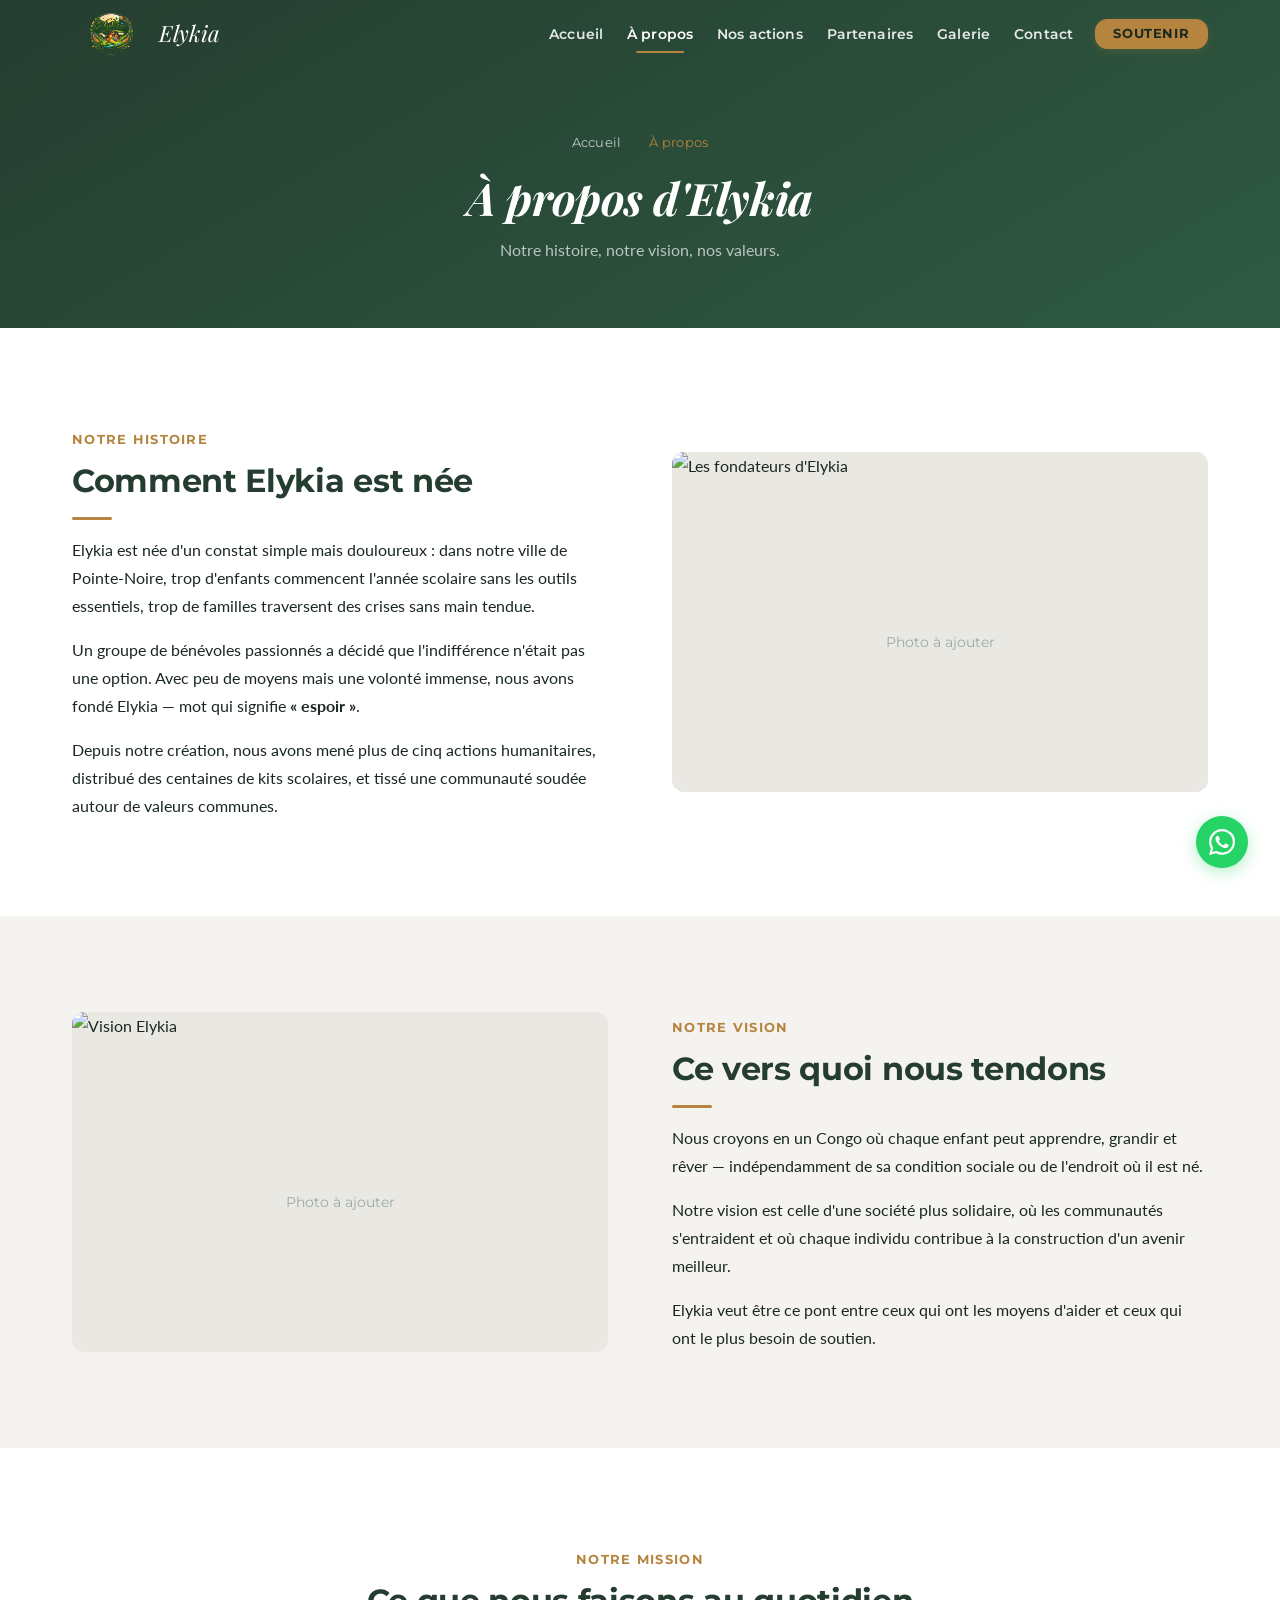
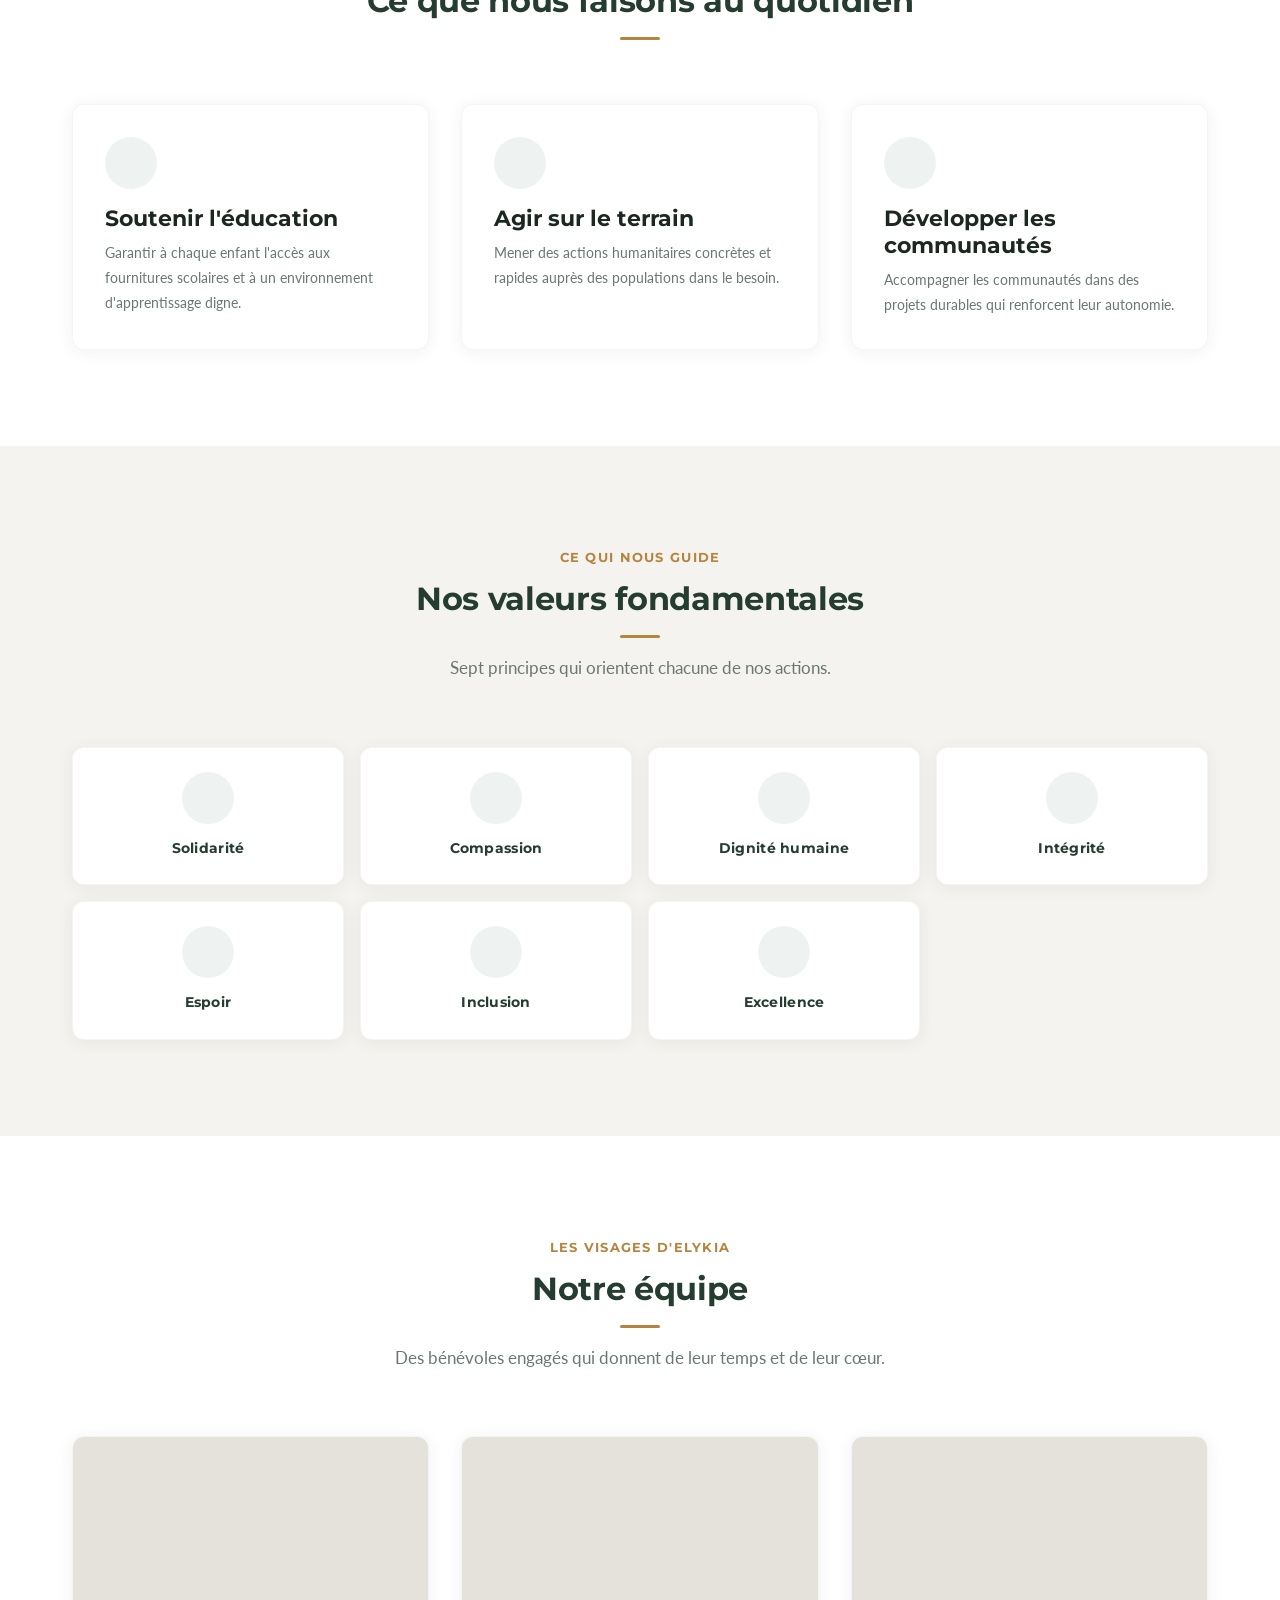
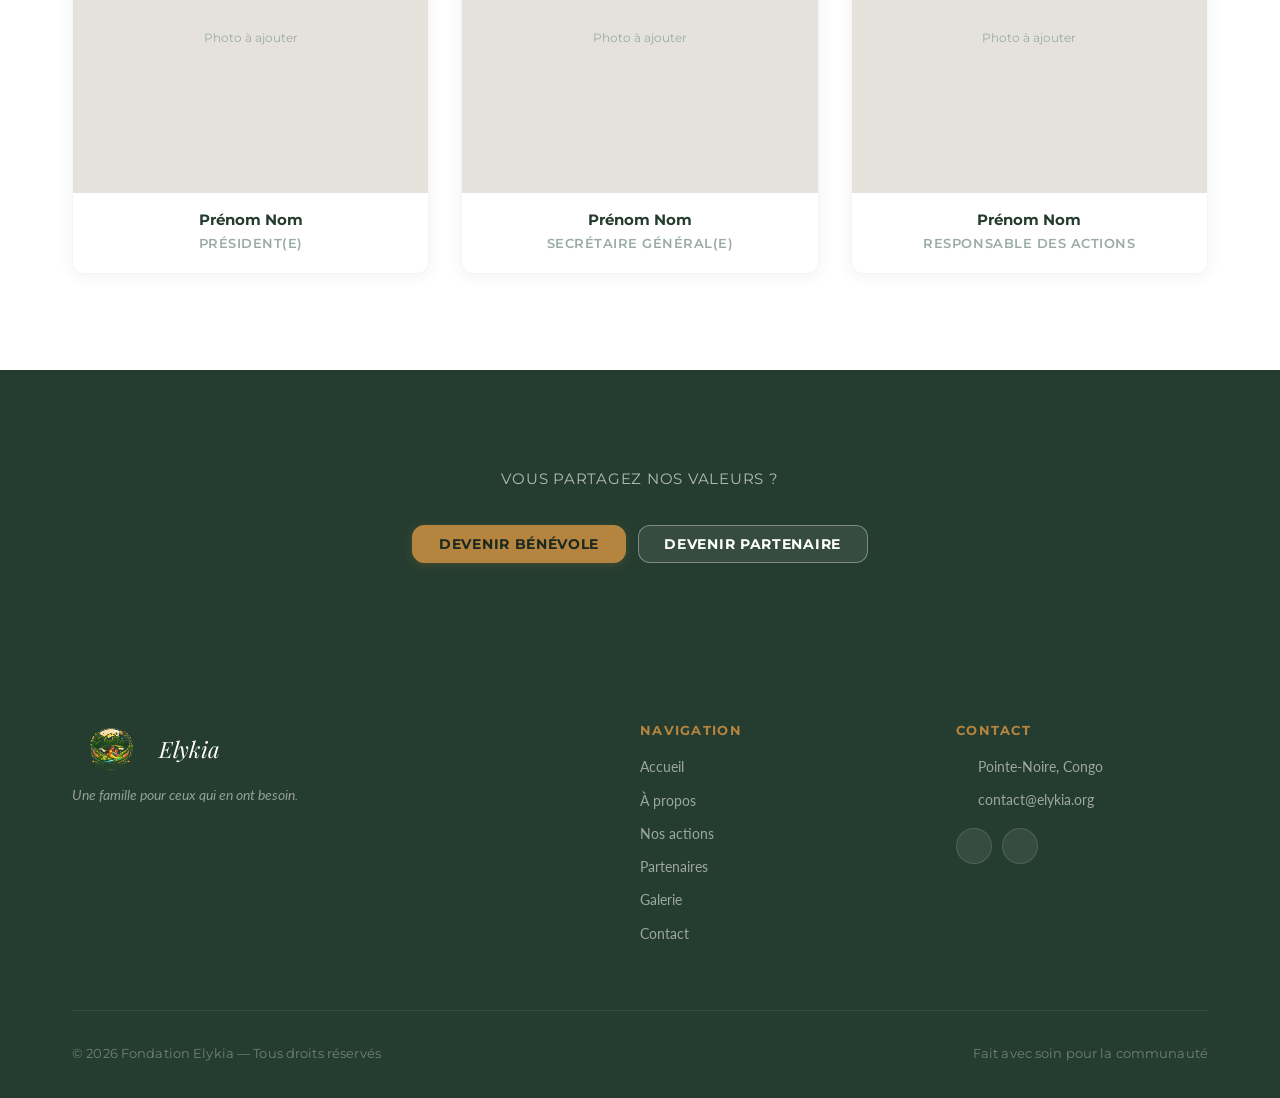
==== commit 07dac962: "Mise à jour du site Elykia" ====
--- a/a-propos.html
+++ b/a-propos.html
@@ -4,7 +4,7 @@
   <meta charset="UTF-8">
   <meta name="viewport" content="width=device-width, initial-scale=1.0">
   <title>À propos — Elykia</title>
-  <meta name="description" content="Histoire, mission, vision et valeurs de l'Association Elykia — Pointe-Noire, République du Congo.">
+  <meta name="description" content="Histoire, mission, vision et valeurs de l'Fondation Elykia — Pointe-Noire, République du Congo.">
 
   <link rel="preconnect" href="https://fonts.googleapis.com">
   <link rel="preconnect" href="https://fonts.gstatic.com" crossorigin>
@@ -314,7 +314,7 @@
         </div>
       </div>
       <div class="footer-bottom">
-        <span>© 2026 Association Elykia — Tous droits réservés</span>
+        <span>© 2026 Fondation Elykia — Tous droits réservés</span>
         <span>Fait avec soin pour la communauté</span>
       </div>
     </div>
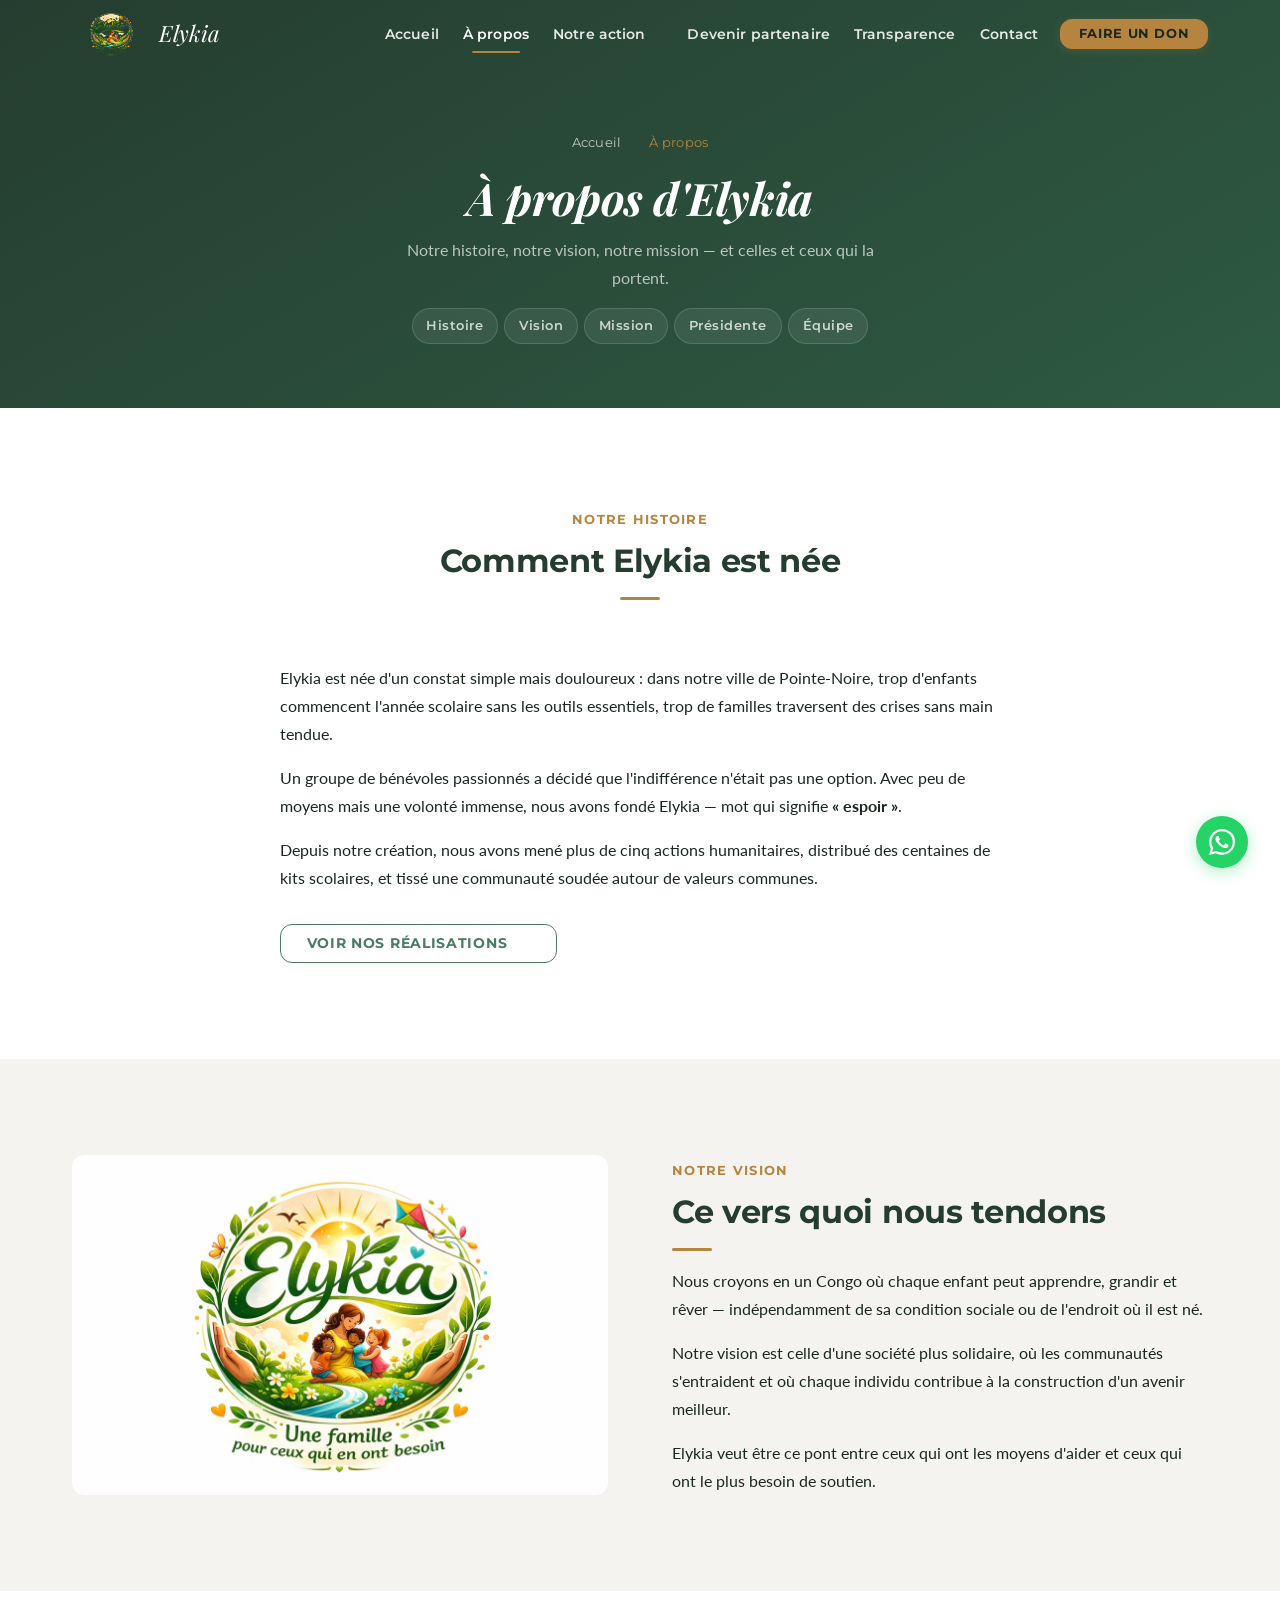
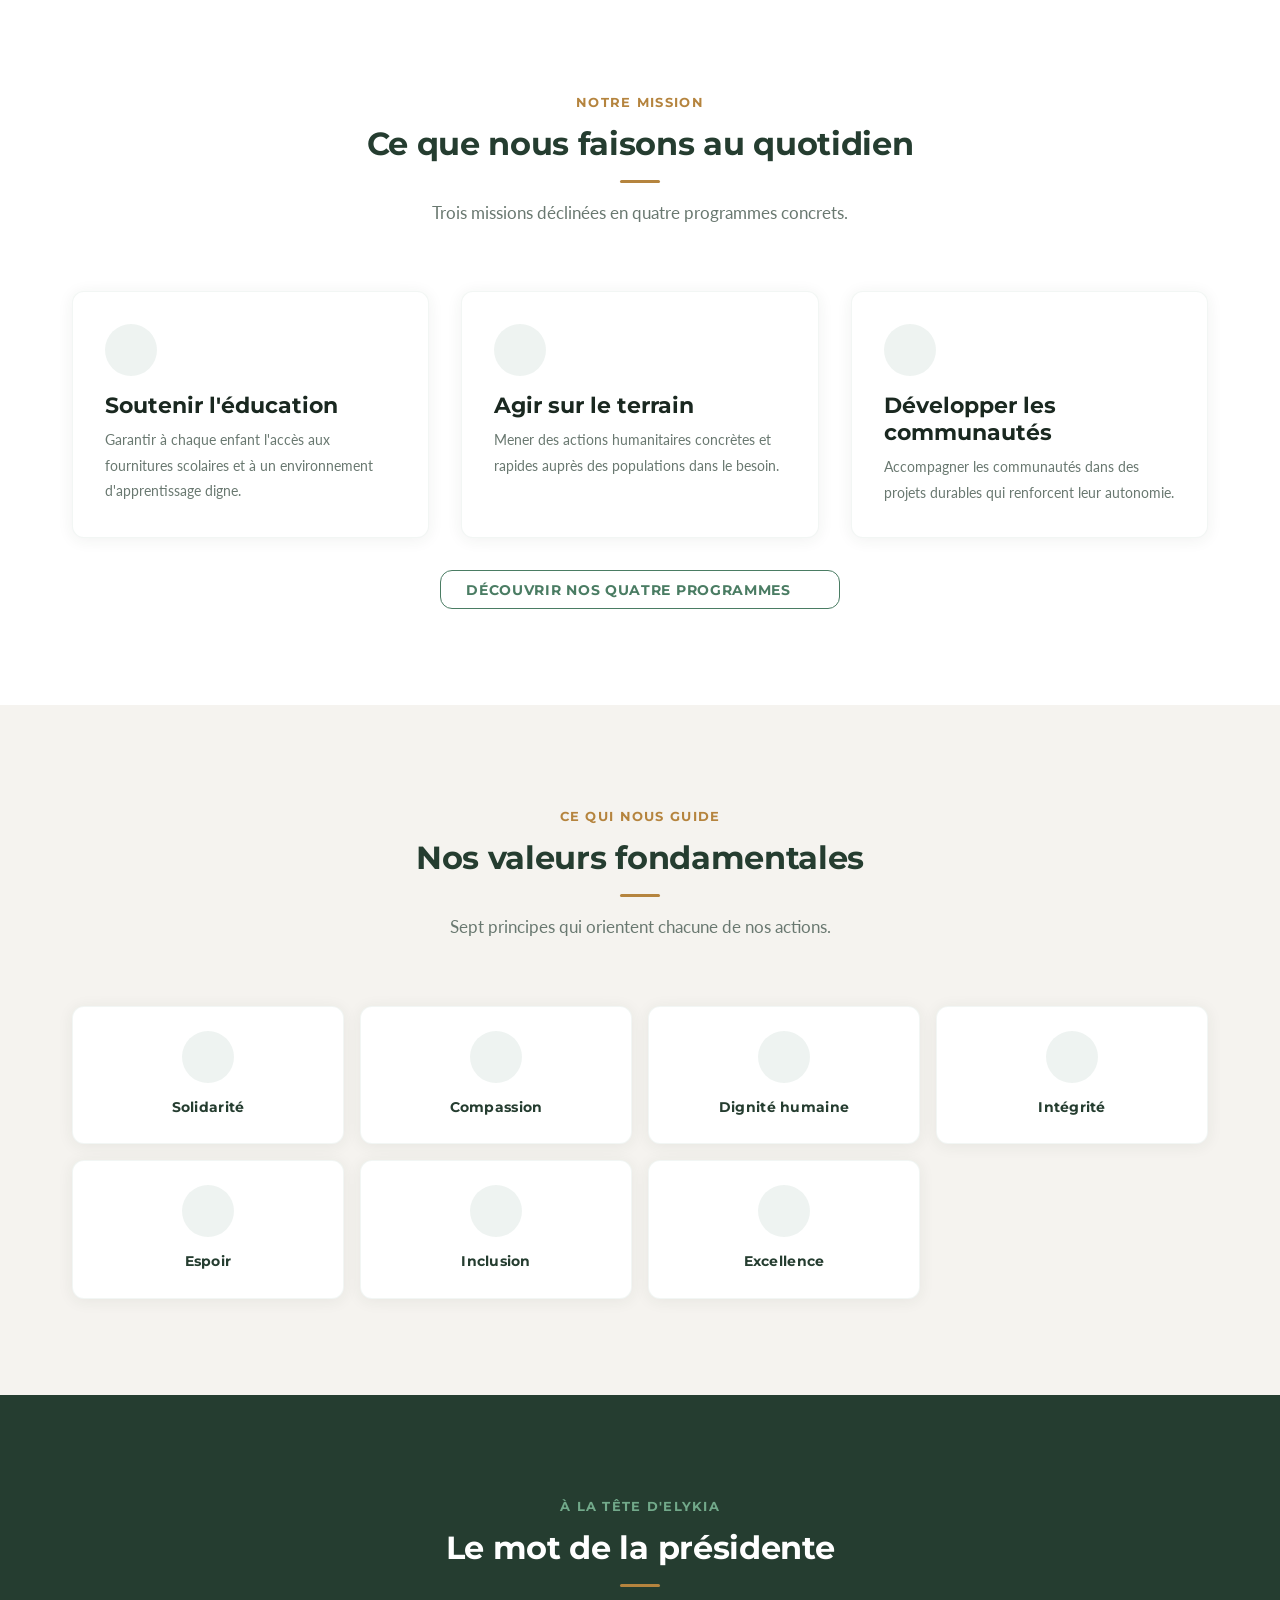
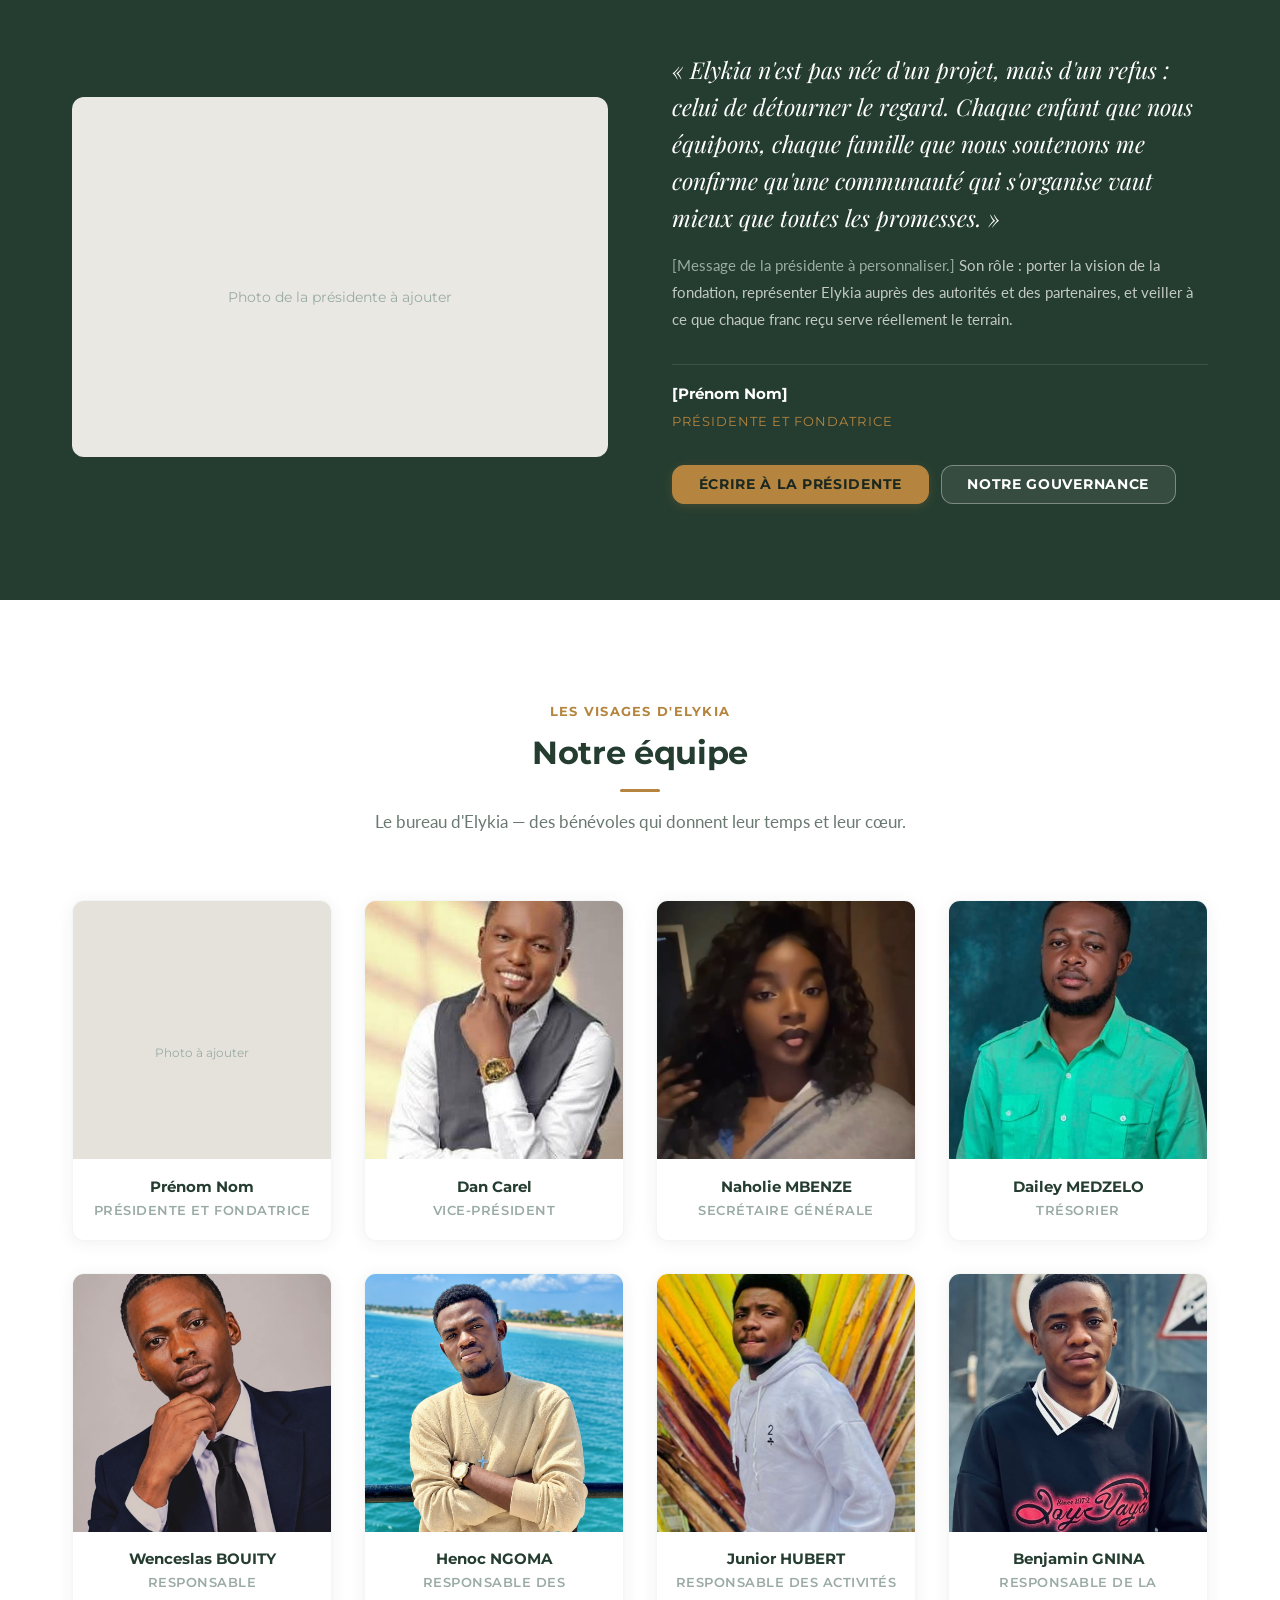
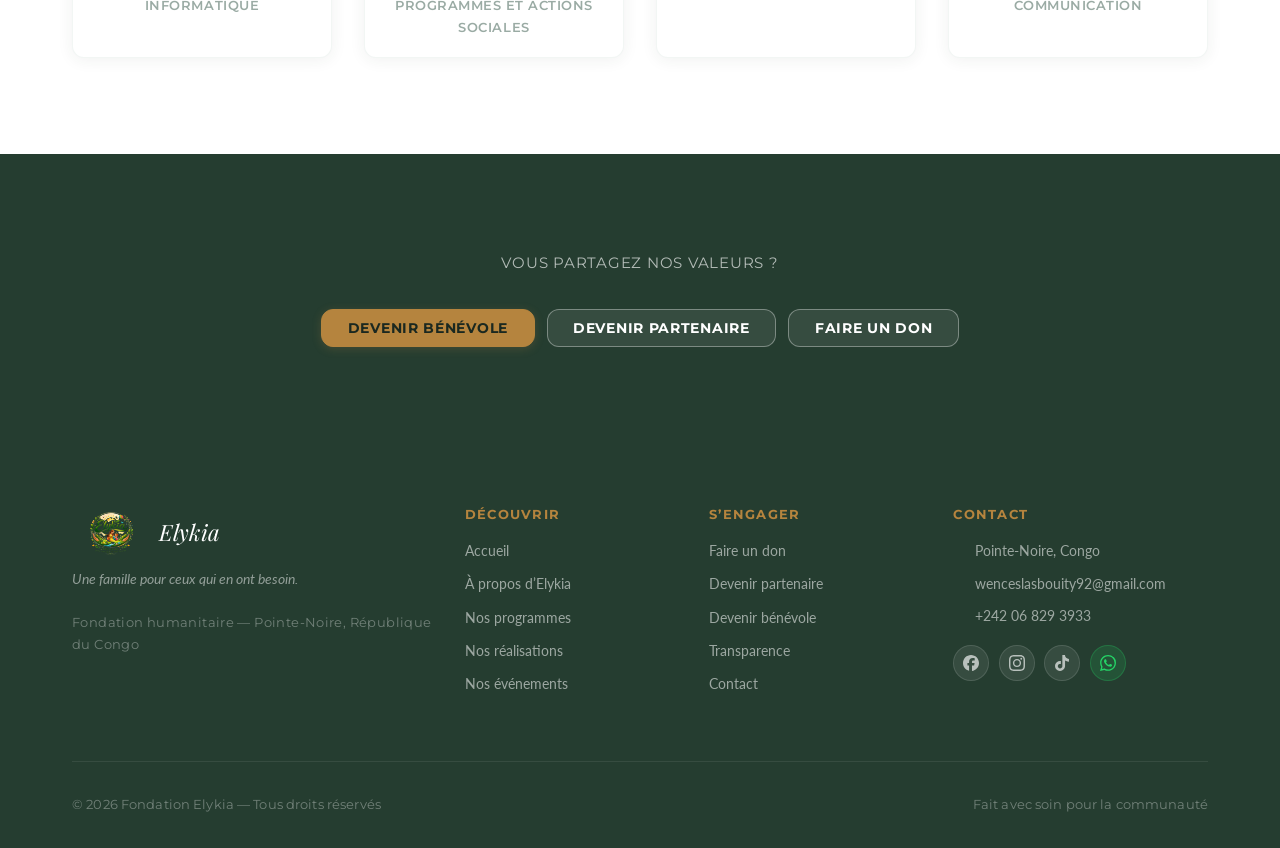
==== commit f708aee3: "Refonte du site selon la structure en 9 pages Pages - Nouvelles pages : evenements, transparence, do" ====
--- a/a-propos.html
+++ b/a-propos.html
@@ -3,6 +3,11 @@
 <head>
   <meta charset="UTF-8">
   <meta name="viewport" content="width=device-width, initial-scale=1.0">
+  <link rel="icon" href="favicon.ico" sizes="any">
+  <link rel="icon" type="image/png" sizes="32x32" href="assets/images/favicon-32.png">
+  <link rel="icon" type="image/png" sizes="192x192" href="assets/images/favicon-192.png">
+  <link rel="apple-touch-icon" sizes="180x180" href="assets/images/favicon-180.png">
+  <meta name="theme-color" content="#4A7C63">
   <title>À propos — Elykia</title>
   <meta name="description" content="Histoire, mission, vision et valeurs de l'Fondation Elykia — Pointe-Noire, République du Congo.">
 
@@ -25,13 +30,25 @@
         <span class="logo-text">Elykia</span>
       </a>
       <nav class="site-nav" aria-label="Navigation principale">
-        <a href="index.html"       class="nav-link">Accueil</a>
-        <a href="a-propos.html"    class="nav-link active">À propos</a>
-        <a href="actions.html"     class="nav-link">Nos actions</a>
-        <a href="partenaires.html" class="nav-link">Partenaires</a>
-        <a href="galerie.html"     class="nav-link">Galerie</a>
-        <a href="contact.html"     class="nav-link">Contact</a>
-        <a href="contact.html#don" class="btn btn-primary btn-sm nav-cta">Soutenir</a>
+        <a href="index.html"        class="nav-link">Accueil</a>
+        <a href="a-propos.html"     class="nav-link active">À propos</a>
+
+        <div class="nav-group">
+          <button type="button" class="nav-link nav-group-toggle" aria-expanded="false" aria-controls="nav-notre-action">
+            Notre action
+            <i data-lucide="chevron-down"></i>
+          </button>
+          <div class="nav-dropdown" id="nav-notre-action">
+            <a href="programmes.html">Nos programmes<span>Éducation, humanitaire, social, autonomisation</span></a>
+            <a href="realisations.html">Nos réalisations<span>Actions passées, photos et bilans</span></a>
+            <a href="evenements.html">Nos événements<span>Concert du 22 novembre, Grande Célébration 2027</span></a>
+          </div>
+        </div>
+
+        <a href="partenaires.html"  class="nav-link">Devenir partenaire</a>
+        <a href="transparence.html" class="nav-link">Transparence</a>
+        <a href="contact.html"      class="nav-link">Contact</a>
+        <a href="don.html"          class="btn btn-primary btn-sm nav-cta">Faire un don</a>
       </nav>
       <button class="burger" aria-label="Ouvrir le menu" aria-expanded="false">
         <span></span><span></span><span></span>
@@ -49,37 +66,41 @@
           <span style="color:var(--color-gold);">À propos</span>
         </nav>
         <h1>À propos d'Elykia</h1>
-        <p>Notre histoire, notre vision, nos valeurs.</p>
+        <p>Notre histoire, notre vision, notre mission — et celles et ceux qui la portent.</p>
+
+        <nav class="page-anchors" aria-label="Sommaire de la page">
+          <a href="#histoire">Histoire</a>
+          <a href="#vision">Vision</a>
+          <a href="#mission">Mission</a>
+          <a href="#presidente">Présidente</a>
+          <a href="#equipe">Équipe</a>
+        </nav>
       </div>
     </div>
 
     <!-- HISTOIRE -->
-    <section class="section section-white" aria-labelledby="histoire-title">
-      <div class="container">
-        <div class="two-col">
-          <div class="reveal-left">
-            <span class="label">Notre histoire</span>
-            <h2 class="section-title" id="histoire-title">Comment Elykia est née</h2>
-            <div class="divider"></div>
-            <p>Elykia est née d'un constat simple mais douloureux : dans notre ville de Pointe-Noire, trop d'enfants commencent l'année scolaire sans les outils essentiels, trop de familles traversent des crises sans main tendue.</p>
-            <p>Un groupe de bénévoles passionnés a décidé que l'indifférence n'était pas une option. Avec peu de moyens mais une volonté immense, nous avons fondé Elykia — mot qui signifie <strong>« espoir »</strong>.</p>
-            <p>Depuis notre création, nous avons mené plus de cinq actions humanitaires, distribué des centaines de kits scolaires, et tissé une communauté soudée autour de valeurs communes.</p>
-          </div>
-          <div class="reveal-right">
-            <div class="image-zone" style="min-height:340px;">
-              <img src="assets/images/team/histoire.jpg" alt="Les fondateurs d'Elykia" loading="lazy">
-              <div class="image-zone-placeholder">
-                <i data-lucide="image"></i>
-                <span>Photo à ajouter</span>
-              </div>
-            </div>
-          </div>
+    <section class="section section-white" id="histoire" aria-labelledby="histoire-title">
+      <div class="container">
+        <div class="section-header reveal">
+          <span class="label">Notre histoire</span>
+          <h2 class="section-title" id="histoire-title">Comment Elykia est née</h2>
+          <div class="divider"></div>
+        </div>
+
+        <div class="reveal" style="max-width:720px;margin-inline:auto;">
+          <p>Elykia est née d'un constat simple mais douloureux : dans notre ville de Pointe-Noire, trop d'enfants commencent l'année scolaire sans les outils essentiels, trop de familles traversent des crises sans main tendue.</p>
+          <p>Un groupe de bénévoles passionnés a décidé que l'indifférence n'était pas une option. Avec peu de moyens mais une volonté immense, nous avons fondé Elykia — mot qui signifie <strong>« espoir »</strong>.</p>
+          <p>Depuis notre création, nous avons mené plus de cinq actions humanitaires, distribué des centaines de kits scolaires, et tissé une communauté soudée autour de valeurs communes.</p>
+          <a href="realisations.html" class="btn btn-secondary" style="margin-top:var(--space-sm);">
+            Voir nos réalisations
+            <i data-lucide="arrow-right"></i>
+          </a>
         </div>
       </div>
     </section>
 
     <!-- VISION -->
-    <section class="section section-warm" aria-labelledby="vision-title">
+    <section class="section section-warm" id="vision" aria-labelledby="vision-title">
       <div class="container">
         <div class="two-col reversed">
           <div class="reveal-right">
@@ -92,11 +113,11 @@
           </div>
           <div class="reveal-left">
             <div class="image-zone" style="min-height:340px;">
-              <img src="assets/images/team/vision.jpg" alt="Vision Elykia" loading="lazy">
-              <div class="image-zone-placeholder">
+              <img src="assets/images/ell.png" alt="Vision Elykia" loading="lazy">
+              <!-- <div class="image-zone-placeholder">
                 <i data-lucide="image"></i>
                 <span>Photo à ajouter</span>
-              </div>
+              </div> -->
             </div>
           </div>
         </div>
@@ -104,12 +125,13 @@
     </section>
 
     <!-- MISSION -->
-    <section class="section section-white" aria-labelledby="mission-title">
+    <section class="section section-white" id="mission" aria-labelledby="mission-title">
       <div class="container">
         <div class="section-header reveal">
           <span class="label">Notre mission</span>
           <h2 class="section-title" id="mission-title">Ce que nous faisons au quotidien</h2>
           <div class="divider"></div>
+          <p class="section-subtitle">Trois missions déclinées en quatre programmes concrets.</p>
         </div>
 
         <div class="grid-3">
@@ -143,11 +165,18 @@
             </div>
           </div>
         </div>
+
+        <div class="text-center reveal" style="margin-top:var(--space-md);">
+          <a href="programmes.html" class="btn btn-secondary">
+            Découvrir nos quatre programmes
+            <i data-lucide="arrow-right"></i>
+          </a>
+        </div>
       </div>
     </section>
 
     <!-- VALEURS -->
-    <section class="section section-warm" aria-labelledby="valeurs-title">
+    <section class="section section-warm" id="valeurs" aria-labelledby="valeurs-title">
       <div class="container">
         <div class="section-header reveal">
           <span class="label">Ce qui nous guide</span>
@@ -209,20 +238,64 @@
       </div>
     </section>
 
+    <!-- PRÉSIDENTE -->
+    <section class="section section-dark" id="presidente" aria-labelledby="presidente-title">
+      <div class="container">
+        <div class="section-header reveal">
+          <span class="label label-dark">À la tête d'Elykia</span>
+          <h2 class="section-title" id="presidente-title">Le mot de la présidente</h2>
+          <div class="divider"></div>
+        </div>
+
+        <div class="two-col" style="align-items:center;">
+          <div class="reveal-left">
+            <div class="image-zone" style="min-height:360px;">
+              <img src="assets/images/team/presidente.jpg" alt="La présidente de la Fondation Elykia" loading="lazy" onerror="this.style.display='none'">
+              <div class="image-zone-placeholder">
+                <i data-lucide="user"></i>
+                <span>Photo de la présidente à ajouter</span>
+              </div>
+            </div>
+          </div>
+
+          <div class="reveal-right">
+            <blockquote style="font-family:var(--font-display);font-style:italic;font-size:clamp(1.1rem,2vw,1.45rem);color:var(--color-white);line-height:1.6;margin-bottom:var(--space-sm);">
+              « Elykia n'est pas née d'un projet, mais d'un refus&nbsp;: celui de détourner le regard. Chaque enfant que nous équipons, chaque famille que nous soutenons me confirme qu'une communauté qui s'organise vaut mieux que toutes les promesses. »
+            </blockquote>
+
+            <p style="color:rgba(255,255,255,0.72);font-size:0.95rem;">
+              <span class="text-muted">[Message de la présidente à personnaliser.]</span>
+              Son rôle&nbsp;: porter la vision de la fondation, représenter Elykia auprès des autorités et des partenaires, et veiller à ce que chaque franc reçu serve réellement le terrain.
+            </p>
+
+            <div style="margin-top:var(--space-md);padding-top:var(--space-sm);border-top:1px solid rgba(255,255,255,0.10);">
+              <div style="font-family:var(--font-heading);font-weight:700;color:var(--color-white);font-size:0.95rem;">[Prénom Nom]</div>
+              <div style="font-family:var(--font-heading);font-size:var(--fs-xs);letter-spacing:0.08em;text-transform:uppercase;color:var(--color-gold);margin-top:0.2rem;">Présidente et fondatrice</div>
+            </div>
+
+            <div style="display:flex;gap:0.75rem;flex-wrap:wrap;margin-top:var(--space-md);">
+              <a href="contact.html" class="btn btn-primary">Écrire à la présidente</a>
+              <a href="transparence.html" class="btn btn-ghost">Notre gouvernance</a>
+            </div>
+          </div>
+        </div>
+      </div>
+    </section>
+
     <!-- ÉQUIPE -->
-    <section class="section section-white" aria-labelledby="equipe-title">
+    <section class="section section-white" id="equipe" aria-labelledby="equipe-title">
       <div class="container">
         <div class="section-header reveal">
           <span class="label">Les visages d'Elykia</span>
           <h2 class="section-title" id="equipe-title">Notre équipe</h2>
           <div class="divider"></div>
-          <p class="section-subtitle">Des bénévoles engagés qui donnent de leur temps et de leur cœur.</p>
+          <p class="section-subtitle">Le bureau d'Elykia — des bénévoles qui donnent leur temps et leur cœur.</p>
         </div>
 
         <div class="team-grid">
           <div class="team-card reveal reveal-delay-1">
             <div class="team-photo-wrap">
-              <img src="assets/images/team/membre-1.jpg" alt="Membre de l'équipe" loading="lazy" onerror="this.style.display='none'">
+              <img src="assets/images/team/presidente.jpg" alt="Présidente de la Fondation Elykia" loading="lazy" onerror="this.style.display='none'">
               <div class="team-photo-placeholder">
                 <i data-lucide="user"></i>
                 <span style="font-size:0.75rem;font-family:var(--font-heading);">Photo à ajouter</span>
@@ -230,35 +303,77 @@
             </div>
             <div class="team-info">
               <h4>Prénom Nom</h4>
-              <p>Président(e)</p>
+              <p>Présidente et fondatrice</p>
             </div>
           </div>
 
           <div class="team-card reveal reveal-delay-2">
             <div class="team-photo-wrap">
-              <img src="assets/images/team/membre-2.jpg" alt="Membre de l'équipe" loading="lazy" onerror="this.style.display='none'">
-              <div class="team-photo-placeholder">
-                <i data-lucide="user"></i>
-                <span style="font-size:0.75rem;font-family:var(--font-heading);">Photo à ajouter</span>
-              </div>
-            </div>
-            <div class="team-info">
-              <h4>Prénom Nom</h4>
-              <p>Secrétaire général(e)</p>
+              <img src="assets/images/team/dan-carel.jpeg" alt="Dan Carel, vice-président d'Elykia" loading="lazy" onerror="this.style.display='none'">
+            </div>
+            <div class="team-info">
+              <h4>Dan Carel</h4>
+              <p>Vice-président</p>
             </div>
           </div>
 
           <div class="team-card reveal reveal-delay-3">
             <div class="team-photo-wrap">
-              <img src="assets/images/team/membre-3.jpg" alt="Membre de l'équipe" loading="lazy" onerror="this.style.display='none'">
-              <div class="team-photo-placeholder">
-                <i data-lucide="user"></i>
-                <span style="font-size:0.75rem;font-family:var(--font-heading);">Photo à ajouter</span>
-              </div>
-            </div>
-            <div class="team-info">
-              <h4>Prénom Nom</h4>
-              <p>Responsable des actions</p>
+              <img src="assets/images/team/naholie-mbenze.jpeg" alt="Naholie MBENZE, secrétaire générale d'Elykia" loading="lazy" onerror="this.style.display='none'">
+            </div>
+            <div class="team-info">
+              <h4>Naholie MBENZE</h4>
+              <p>Secrétaire générale</p>
+            </div>
+          </div>
+
+          <div class="team-card reveal reveal-delay-4">
+            <div class="team-photo-wrap">
+              <img src="assets/images/team/dailey-medzelo.jpeg" alt="Dailey MEDZELO, trésorier d'Elykia" loading="lazy" onerror="this.style.display='none'">
+            </div>
+            <div class="team-info">
+              <h4>Dailey MEDZELO</h4>
+              <p>Trésorier</p>
+            </div>
+          </div>
+
+          <div class="team-card reveal reveal-delay-1">
+            <div class="team-photo-wrap">
+              <img src="assets/images/team/wenceslas-bouity.jpeg" alt="Wenceslas BOUITY, responsable informatique d'Elykia" loading="lazy" onerror="this.style.display='none'">
+            </div>
+            <div class="team-info">
+              <h4>Wenceslas BOUITY</h4>
+              <p>Responsable informatique</p>
+            </div>
+          </div>
+
+          <div class="team-card reveal reveal-delay-2">
+            <div class="team-photo-wrap">
+              <img src="assets/images/team/henoc-ngoma.jpeg" alt="Henoc NGOMA, responsable des programmes et actions sociales d'Elykia" loading="lazy" onerror="this.style.display='none'">
+            </div>
+            <div class="team-info">
+              <h4>Henoc NGOMA</h4>
+              <p>Responsable des programmes et actions sociales</p>
+            </div>
+          </div>
+
+          <div class="team-card reveal reveal-delay-3">
+            <div class="team-photo-wrap">
+              <img src="assets/images/team/junior-hubert.jpeg" alt="Junior HUBERT, responsable des activités d'Elykia" loading="lazy" onerror="this.style.display='none'">
+            </div>
+            <div class="team-info">
+              <h4>Junior HUBERT</h4>
+              <p>Responsable des activités</p>
+            </div>
+          </div>
+
+          <div class="team-card reveal reveal-delay-4">
+            <div class="team-photo-wrap">
+              <img src="assets/images/team/benjamin-gnina.jpeg" alt="Benjamin GNINA, responsable de la communication d'Elykia" loading="lazy" onerror="this.style.display='none'">
+            </div>
+            <div class="team-info">
+              <h4>Benjamin GNINA</h4>
+              <p>Responsable de la communication</p>
             </div>
           </div>
         </div>
@@ -273,6 +388,7 @@
           <div style="display:flex;justify-content:center;gap:0.75rem;flex-wrap:wrap;">
             <a href="contact.html#benevole" class="btn btn-primary">Devenir bénévole</a>
             <a href="partenaires.html"      class="btn btn-ghost">Devenir partenaire</a>
+            <a href="don.html"              class="btn btn-ghost">Faire un don</a>
           </div>
         </div>
       </div>
@@ -282,37 +398,81 @@
 
   <footer class="site-footer" role="contentinfo">
     <div class="container">
-      <div class="footer-grid">
+      <div class="footer-grid footer-grid-4">
         <div class="footer-brand">
           <a href="index.html" class="logo">
             <img src="assets/images/logo.png" alt="" onerror="this.style.display='none'">
             <span class="logo-text">Elykia</span>
           </a>
           <p class="footer-slogan">Une famille pour ceux qui en ont besoin.</p>
-        </div>
+          <p style="font-size:var(--fs-xs);color:rgba(255,255,255,0.35);font-family:var(--font-heading);letter-spacing:0.03em;">
+            Fondation humanitaire — Pointe-Noire, République du Congo
+          </p>
+        </div>
+
         <div class="footer-col">
-          <h4>Navigation</h4>
-          <nav class="footer-nav">
+          <h4>Découvrir</h4>
+          <nav class="footer-nav" aria-label="Navigation footer : découvrir">
             <a href="index.html">Accueil</a>
-            <a href="a-propos.html">À propos</a>
-            <a href="actions.html">Nos actions</a>
-            <a href="partenaires.html">Partenaires</a>
-            <a href="galerie.html">Galerie</a>
+            <a href="a-propos.html">À propos d&rsquo;Elykia</a>
+            <a href="programmes.html">Nos programmes</a>
+            <a href="realisations.html">Nos réalisations</a>
+            <a href="evenements.html">Nos événements</a>
+          </nav>
+        </div>
+
+        <div class="footer-col">
+          <h4>S&rsquo;engager</h4>
+          <nav class="footer-nav" aria-label="Navigation footer : s&rsquo;engager">
+            <a href="don.html">Faire un don</a>
+            <a href="partenaires.html">Devenir partenaire</a>
+            <a href="contact.html#benevole">Devenir bénévole</a>
+            <a href="transparence.html">Transparence</a>
             <a href="contact.html">Contact</a>
           </nav>
         </div>
+
         <div class="footer-col">
           <h4>Contact</h4>
           <div class="footer-contact-info">
-            <div class="fi"><i data-lucide="map-pin"></i><span>Pointe-Noire, Congo</span></div>
-            <a href="mailto:contact@elykia.org" class="fi"><i data-lucide="mail"></i><span>contact@elykia.org</span></a>
-          </div>
-          <div class="social-links">
-            <a href="#" class="social-link" aria-label="Facebook"><i data-lucide="facebook"></i></a>
-            <a href="#" class="social-link" aria-label="Instagram"><i data-lucide="instagram"></i></a>
-          </div>
-        </div>
-      </div>
+            <div class="fi">
+              <i data-lucide="map-pin"></i>
+              <span>Pointe-Noire, Congo</span>
+            </div>
+            <a href="mailto:wenceslasbouity92@gmail.com" class="fi">
+              <i data-lucide="mail"></i>
+              <span>wenceslasbouity92@gmail.com</span>
+            </a>
+            <a href="tel:+242068293933" class="fi">
+              <i data-lucide="phone"></i>
+              <span>+242 06 829 3933</span>
+            </a>
+          </div>
+          <div class="social-links" aria-label="Réseaux sociaux">
+            <a href="#" class="social-link" aria-label="Facebook">
+              <svg viewBox="0 0 24 24" fill="currentColor" aria-hidden="true">
+                <path d="M9.101 23.691v-7.98H6.627v-3.667h2.474v-1.58c0-4.085 1.848-5.978 5.858-5.978.401 0 .955.042 1.468.103a8.68 8.68 0 0 1 1.141.195v3.325a8.623 8.623 0 0 0-.653-.036 26.805 26.805 0 0 0-.733-.009c-.707 0-1.259.096-1.675.309a1.686 1.686 0 0 0-.679.622c-.258.42-.374.995-.374 1.752v1.297h3.919l-.386 2.103-.287 1.564h-3.246v8.245C19.396 23.238 24 18.179 24 12.044c0-6.627-5.373-12-12-12s-12 5.373-12 12c0 5.628 3.874 10.35 9.101 11.647Z"/>
+              </svg>
+            </a>
+            <a href="#" class="social-link" aria-label="Instagram">
+              <svg viewBox="0 0 24 24" fill="currentColor" aria-hidden="true">
+                <path d="M7.0301.084c-1.2768.0602-2.1487.264-2.911.5634-.7888.3075-1.4575.72-2.1228 1.3877-.6652.6677-1.075 1.3368-1.3802 2.127-.2954.7638-.4956 1.6365-.552 2.914-.0564 1.2775-.0689 1.6882-.0626 4.947.0062 3.2586.0206 3.6671.0825 4.9473.061 1.2765.264 2.1482.5635 2.9107.308.7889.72 1.4573 1.388 2.1228.6679.6655 1.3365 1.0743 2.1285 1.38.7632.295 1.6361.4961 2.9134.552 1.2773.056 1.6884.069 4.9462.0627 3.2578-.0062 3.668-.0207 4.9478-.0814 1.28-.0607 2.147-.2652 2.9098-.5633.7889-.3086 1.4578-.72 2.1228-1.3881.665-.6682 1.0745-1.3378 1.3795-2.1284.2957-.7632.4966-1.636.552-2.9124.056-1.2809.0692-1.6898.063-4.948-.0063-3.2583-.021-3.6668-.0817-4.9465-.0607-1.2797-.264-2.1487-.5633-2.9117-.3084-.7889-.72-1.4568-1.3876-2.1228C21.2982 1.33 20.628.9208 19.8378.6165 19.074.321 18.2017.1197 16.9244.0645 15.6471.0093 15.236-.005 11.977.0014 8.718.0076 8.31.0215 7.0301.0839m.1402 21.6932c-1.17-.0509-1.8053-.2453-2.2287-.408-.5606-.216-.96-.4771-1.3819-.895-.422-.4178-.6811-.8186-.9-1.378-.1644-.4234-.3624-1.058-.4171-2.228-.0595-1.2645-.072-1.6442-.079-4.848-.007-3.2037.0053-3.583.0607-4.848.05-1.169.2456-1.805.408-2.2282.216-.5613.4762-.96.895-1.3816.4188-.4217.8184-.6814 1.3783-.9003.423-.1651 1.0575-.3614 2.227-.4171 1.2655-.06 1.6447-.072 4.848-.079 3.2033-.007 3.5835.005 4.8495.0608 1.169.0508 1.8053.2445 2.228.408.5608.216.96.4754 1.3816.895.4217.4194.6816.8176.9005 1.3787.1653.4217.3617 1.056.4169 2.2263.0602 1.2655.0739 1.645.0796 4.848.0058 3.203-.0055 3.5834-.061 4.848-.051 1.17-.245 1.8055-.408 2.2294-.216.5604-.4763.96-.8954 1.3814-.419.4215-.8181.6811-1.3783.9-.4224.1649-1.0577.3617-2.2262.4174-1.2656.0595-1.6448.072-4.8493.079-3.2045.007-3.5825-.006-4.848-.0608M16.953 5.5864A1.44 1.44 0 1 0 18.39 4.144a1.44 1.44 0 0 0-1.437 1.4424M5.8385 12.012c.0067 3.4032 2.7706 6.1557 6.173 6.1493 3.4026-.0065 6.157-2.7701 6.1506-6.1733-.0065-3.4032-2.771-6.1565-6.174-6.1498-3.403.0067-6.156 2.771-6.1496 6.1738M8 12.0077a4 4 0 1 1 4.008 3.9921A3.9996 3.9996 0 0 1 8 12.0077"/>
+              </svg>
+            </a>
+            <a href="https://www.tiktok.com/@elykia00" class="social-link" aria-label="TikTok">
+              <svg viewBox="0 0 24 24" fill="currentColor" aria-hidden="true">
+                <path d="M12.525.02c1.31-.02 2.61-.01 3.91-.02.08 1.53.63 3.09 1.75 4.17 1.12 1.11 2.7 1.62 4.24 1.79v4.03c-1.44-.05-2.89-.35-4.2-.97-.57-.26-1.1-.59-1.62-.93-.01 2.92.01 5.84-.02 8.75-.08 1.4-.54 2.79-1.35 3.94-1.31 1.92-3.58 3.17-5.91 3.21-1.43.08-2.86-.31-4.08-1.03-2.02-1.19-3.44-3.37-3.65-5.71-.02-.5-.03-1-.01-1.49.18-1.9 1.12-3.72 2.58-4.96 1.66-1.44 3.98-2.13 6.15-1.72.02 1.48-.04 2.96-.04 4.44-.99-.32-2.15-.23-3.02.37-.63.41-1.11 1.04-1.36 1.75-.21.51-.15 1.07-.14 1.61.24 1.64 1.82 3.02 3.5 2.87 1.12-.01 2.19-.66 2.77-1.61.19-.33.4-.67.41-1.06.1-1.79.06-3.57.07-5.36.01-4.03-.01-8.05.02-12.07z"/>
+              </svg>
+            </a>
+            <a href="https://wa.me/242068293933" class="social-link" aria-label="WhatsApp" style="background:rgba(37,211,102,0.15);border-color:rgba(37,211,102,0.25);color:#25D366;">
+              <svg viewBox="0 0 24 24" fill="currentColor" aria-hidden="true">
+                <path d="M17.472 14.382c-.297-.149-1.758-.867-2.03-.967-.273-.099-.471-.148-.67.15-.197.297-.767.966-.94 1.164-.173.199-.347.223-.644.075-.297-.15-1.255-.463-2.39-1.475-.883-.788-1.48-1.761-1.653-2.059-.173-.297-.018-.458.13-.606.134-.133.298-.347.446-.52.149-.174.198-.298.298-.497.099-.198.05-.371-.025-.52-.075-.149-.669-1.612-.916-2.207-.242-.579-.487-.5-.669-.51-.173-.008-.371-.01-.57-.01-.198 0-.52.074-.792.372-.272.297-1.04 1.016-1.04 2.479 0 1.462 1.065 2.875 1.213 3.074.149.198 2.096 3.2 5.077 4.487.709.306 1.262.489 1.694.625.712.227 1.36.195 1.871.118.571-.085 1.758-.719 2.006-1.413.248-.694.248-1.289.173-1.413-.074-.124-.272-.198-.57-.347m-5.421 7.403h-.004a9.87 9.87 0 01-5.031-1.378l-.361-.214-3.741.982.998-3.648-.235-.374a9.86 9.86 0 01-1.51-5.26c.001-5.45 4.436-9.884 9.888-9.884 2.64 0 5.122 1.03 6.988 2.898a9.825 9.825 0 012.893 6.994c-.003 5.45-4.437 9.884-9.885 9.884m8.413-18.297A11.815 11.815 0 0012.05 0C5.495 0 .16 5.335.157 11.892c0 2.096.547 4.142 1.588 5.945L.057 24l6.305-1.654a11.882 11.882 0 005.683 1.448h.005c6.554 0 11.89-5.335 11.893-11.893A11.821 11.821 0 0020.885 3.488"/>
+              </svg>
+            </a>
+          </div>
+        </div>
+      </div>
+
       <div class="footer-bottom">
         <span>© 2026 Fondation Elykia — Tous droits réservés</span>
         <span>Fait avec soin pour la communauté</span>
@@ -320,7 +480,7 @@
     </div>
   </footer>
 
-  <a href="https://wa.me/" class="whatsapp-float" aria-label="WhatsApp">
+  <a href="https://wa.me/242068293933" class="whatsapp-float" aria-label="WhatsApp">
     <svg viewBox="0 0 24 24" fill="currentColor" aria-hidden="true">
       <path d="M17.472 14.382c-.297-.149-1.758-.867-2.03-.967-.273-.099-.471-.148-.67.15-.197.297-.767.966-.94 1.164-.173.199-.347.223-.644.075-.297-.15-1.255-.463-2.39-1.475-.883-.788-1.48-1.761-1.653-2.059-.173-.297-.018-.458.13-.606.134-.133.298-.347.446-.52.149-.174.198-.298.298-.497.099-.198.05-.371-.025-.52-.075-.149-.669-1.612-.916-2.207-.242-.579-.487-.5-.669-.51-.173-.008-.371-.01-.57-.01-.198 0-.52.074-.792.372-.272.297-1.04 1.016-1.04 2.479 0 1.462 1.065 2.875 1.213 3.074.149.198 2.096 3.2 5.077 4.487.709.306 1.262.489 1.694.625.712.227 1.36.195 1.871.118.571-.085 1.758-.719 2.006-1.413.248-.694.248-1.289.173-1.413-.074-.124-.272-.198-.57-.347m-5.421 7.403h-.004a9.87 9.87 0 01-5.031-1.378l-.361-.214-3.741.982.998-3.648-.235-.374a9.86 9.86 0 01-1.51-5.26c.001-5.45 4.436-9.884 9.888-9.884 2.64 0 5.122 1.03 6.988 2.898a9.825 9.825 0 012.893 6.994c-.003 5.45-4.437 9.884-9.885 9.884m8.413-18.297A11.815 11.815 0 0012.05 0C5.495 0 .16 5.335.157 11.892c0 2.096.547 4.142 1.588 5.945L.057 24l6.305-1.654a11.882 11.882 0 005.683 1.448h.005c6.554 0 11.89-5.335 11.893-11.893A11.821 11.821 0 0020.885 3.488"/>
     </svg>
--- a/assets/css/components.css
+++ b/assets/css/components.css
@@ -739,3 +739,392 @@
 @media (max-width: 480px) {
   .gallery-grid { grid-template-columns: 1fr; }
 }
+
+/* ============================================================
+   DOCUMENTS (page Transparence)
+   ============================================================ */
+
+.doc-grid {
+  display: grid;
+  grid-template-columns: repeat(2, 1fr);
+  gap: var(--space-sm);
+}
+
+.doc-card {
+  display: flex;
+  align-items: flex-start;
+  gap: 1rem;
+  background: var(--color-surface);
+  border: 1px solid var(--color-border-light);
+  border-radius: var(--radius-md);
+  box-shadow: var(--shadow-card);
+  padding: 1.35rem;
+  transition: transform var(--transition-normal), box-shadow var(--transition-normal);
+}
+
+.doc-card:hover {
+  transform: translateY(-2px);
+  box-shadow: var(--shadow-hover);
+}
+
+.doc-card .doc-icon {
+  width: 44px;
+  height: 44px;
+  border-radius: var(--radius-sm);
+  background: rgba(74, 124, 99, 0.09);
+  color: var(--color-primary);
+  display: flex;
+  align-items: center;
+  justify-content: center;
+  flex-shrink: 0;
+}
+
+.doc-card .doc-icon [data-lucide] { width: 20px; height: 20px; }
+
+.doc-card .doc-body { flex: 1; min-width: 0; }
+
+.doc-card h3 {
+  font-size: 0.95rem;
+  color: var(--color-primary-dark);
+  margin-bottom: 0.2rem;
+}
+
+.doc-card p {
+  font-size: 0.875rem;
+  color: var(--color-text-soft);
+  margin-bottom: 0.6rem;
+}
+
+.doc-meta {
+  display: flex;
+  align-items: center;
+  gap: 0.75rem;
+  flex-wrap: wrap;
+  font-family: var(--font-heading);
+  font-size: var(--fs-xs);
+  color: var(--color-text-muted);
+  letter-spacing: 0.03em;
+}
+
+.doc-meta [data-lucide] { width: 12px; height: 12px; vertical-align: -2px; }
+
+/* ---- ENCART INFORMATION ---- */
+
+.notice {
+  display: flex;
+  align-items: flex-start;
+  gap: 0.75rem;
+  background: rgba(181, 132, 62, 0.07);
+  border: 1px solid rgba(181, 132, 62, 0.20);
+  border-radius: var(--radius-md);
+  padding: 1.1rem 1.25rem;
+  font-size: 0.9rem;
+  color: var(--color-text-soft);
+}
+
+.notice [data-lucide] {
+  width: 17px;
+  height: 17px;
+  color: var(--color-gold);
+  flex-shrink: 0;
+  margin-top: 0.15rem;
+}
+
+.notice strong {
+  color: var(--color-text-main);
+  font-family: var(--font-heading);
+  font-size: 0.875rem;
+}
+
+/* ============================================================
+   EVENEMENTS
+   ============================================================ */
+
+.event-card {
+  display: grid;
+  grid-template-columns: 108px 1fr;
+  gap: var(--space-sm);
+  background: var(--color-surface);
+  border: 1px solid var(--color-border-light);
+  border-radius: var(--radius-md);
+  box-shadow: var(--shadow-card);
+  overflow: hidden;
+  transition: transform var(--transition-normal), box-shadow var(--transition-normal);
+}
+
+.event-card:hover {
+  transform: translateY(-2px);
+  box-shadow: var(--shadow-hover);
+}
+
+.event-date {
+  background: linear-gradient(150deg, var(--color-primary-dark) 0%, #2E5A42 100%);
+  color: var(--color-white);
+  display: flex;
+  flex-direction: column;
+  align-items: center;
+  justify-content: center;
+  padding: var(--space-sm) 0.5rem;
+  text-align: center;
+}
+
+.event-date .event-day {
+  font-family: var(--font-display);
+  font-size: 2rem;
+  line-height: 1;
+}
+
+.event-date .event-month {
+  font-family: var(--font-heading);
+  font-size: var(--fs-xs);
+  font-weight: 700;
+  text-transform: uppercase;
+  letter-spacing: 0.10em;
+  color: var(--color-gold);
+  margin-top: 0.35rem;
+}
+
+.event-date .event-year {
+  font-family: var(--font-heading);
+  font-size: var(--fs-xs);
+  color: rgba(255,255,255,0.55);
+  margin-top: 0.1rem;
+}
+
+.event-body { padding: var(--space-sm) var(--space-sm) var(--space-sm) 0; }
+
+.event-body h3 {
+  font-size: 1.05rem;
+  color: var(--color-primary-dark);
+  margin-bottom: 0.35rem;
+}
+
+.event-body p {
+  font-size: 0.9rem;
+  color: var(--color-text-soft);
+  margin-bottom: 0.75rem;
+}
+
+.event-tags {
+  display: flex;
+  flex-wrap: wrap;
+  gap: 0.4rem;
+  margin-bottom: 0.75rem;
+}
+
+/* ============================================================
+   TIMELINE (page Realisations)
+   ============================================================ */
+
+.timeline {
+  position: relative;
+  padding-left: 1.75rem;
+}
+
+.timeline::before {
+  content: "";
+  position: absolute;
+  left: 7px;
+  top: 0.5rem;
+  bottom: 0.5rem;
+  width: 1px;
+  background: var(--color-border);
+}
+
+.timeline-item { position: relative; padding-bottom: var(--space-md); }
+.timeline-item:last-child { padding-bottom: 0; }
+
+.timeline-item::before {
+  content: "";
+  position: absolute;
+  left: -1.75rem;
+  top: 0.4rem;
+  width: 15px;
+  height: 15px;
+  border-radius: 50%;
+  background: var(--color-surface);
+  border: 2px solid var(--color-gold);
+}
+
+.timeline-date {
+  font-family: var(--font-heading);
+  font-size: var(--fs-xs);
+  font-weight: 700;
+  letter-spacing: 0.08em;
+  text-transform: uppercase;
+  color: var(--color-gold);
+  margin-bottom: 0.25rem;
+}
+
+.timeline-item h3 {
+  font-size: 1rem;
+  color: var(--color-primary-dark);
+  margin-bottom: 0.3rem;
+}
+
+.timeline-item p {
+  font-size: 0.9rem;
+  color: var(--color-text-soft);
+  margin-bottom: 0;
+}
+
+/* ============================================================
+   DONS
+   ============================================================ */
+
+.don-grid {
+  display: grid;
+  grid-template-columns: repeat(3, 1fr);
+  gap: var(--space-sm);
+}
+
+.don-card {
+  background: var(--color-surface);
+  border: 1px solid var(--color-border-light);
+  border-radius: var(--radius-md);
+  box-shadow: var(--shadow-card);
+  padding: var(--space-md) var(--space-sm);
+  text-align: center;
+  transition: transform var(--transition-normal), box-shadow var(--transition-normal), border-color var(--transition-normal);
+}
+
+.don-card:hover {
+  transform: translateY(-3px);
+  box-shadow: var(--shadow-hover);
+  border-color: rgba(181, 132, 62, 0.35);
+}
+
+.don-card.featured {
+  border: 1.5px solid var(--color-gold);
+  position: relative;
+}
+
+.don-card.featured::before {
+  content: "Le plus utile";
+  position: absolute;
+  top: -0.7rem;
+  left: 50%;
+  transform: translateX(-50%);
+  background: var(--color-gold);
+  color: var(--color-white);
+  font-family: var(--font-heading);
+  font-size: 0.68rem;
+  font-weight: 700;
+  letter-spacing: 0.08em;
+  text-transform: uppercase;
+  padding: 0.22rem 0.7rem;
+  border-radius: var(--radius-full);
+  white-space: nowrap;
+}
+
+.don-amount {
+  font-family: var(--font-display);
+  font-size: 1.9rem;
+  color: var(--color-primary-dark);
+  line-height: 1.1;
+}
+
+.don-amount small {
+  display: block;
+  font-family: var(--font-heading);
+  font-size: var(--fs-xs);
+  font-weight: 600;
+  letter-spacing: 0.06em;
+  text-transform: uppercase;
+  color: var(--color-text-muted);
+  margin-top: 0.35rem;
+}
+
+.don-card h3 {
+  font-size: 0.95rem;
+  color: var(--color-primary-dark);
+  margin: 0.9rem 0 0.35rem;
+}
+
+.don-card p {
+  font-size: 0.875rem;
+  color: var(--color-text-soft);
+  margin-bottom: 0;
+}
+
+/* ---- MOYENS DE DON ---- */
+
+.don-method {
+  display: flex;
+  align-items: center;
+  gap: 1rem;
+  background: var(--color-surface);
+  border: 1px solid var(--color-border-light);
+  border-radius: var(--radius-md);
+  padding: 1.15rem 1.35rem;
+}
+
+.don-method .don-method-body { flex: 1; min-width: 0; }
+
+.don-method strong {
+  display: block;
+  font-family: var(--font-heading);
+  font-size: 0.9rem;
+  color: var(--color-primary-dark);
+}
+
+.don-method span {
+  font-size: 0.85rem;
+  color: var(--color-text-soft);
+}
+
+/* ---- RESPONSIVE ---- */
+
+@media (max-width: 768px) {
+  .doc-grid, .don-grid { grid-template-columns: 1fr; }
+  .event-card { grid-template-columns: 1fr; }
+  .event-date {
+    flex-direction: row;
+    gap: 0.5rem;
+    align-items: baseline;
+    justify-content: center;
+    padding: 0.75rem;
+  }
+  .event-date .event-month, .event-date .event-year { margin-top: 0; }
+  .event-body { padding: 0 var(--space-sm) var(--space-sm); }
+  .don-method { flex-direction: column; align-items: flex-start; }
+}
+
+/* ---- MESSAGE D ERREUR GLOBAL DE FORMULAIRE ---- */
+
+.form-alert {
+  display: none;
+  background: rgba(192, 57, 43, 0.07);
+  border: 1px solid rgba(192, 57, 43, 0.25);
+  border-radius: var(--radius-sm);
+  padding: 0.85rem 1rem;
+  margin-bottom: 1rem;
+  font-size: 0.875rem;
+  color: #8E2F23;
+  line-height: 1.5;
+}
+
+.form-alert.visible { display: block; }
+
+.form-alert a {
+  color: #8E2F23;
+  font-weight: 700;
+  text-decoration: underline;
+}
+
+/* ---- ICONES RESEAUX SOCIAUX (SVG de marque) ---- */
+
+.social-link svg { width: 16px; height: 16px; }
+
+/* Variante pour les fonds clairs (page Contact) */
+.social-link-light {
+  background: rgba(74, 124, 99, 0.08);
+  border-color: var(--color-border);
+  color: var(--color-primary);
+}
+
+.social-link-light:hover {
+  background: var(--color-primary);
+  border-color: var(--color-primary);
+  color: var(--color-white);
+}
--- a/assets/css/layout.css
+++ b/assets/css/layout.css
@@ -418,7 +418,7 @@
 
 .team-grid {
   display: grid;
-  grid-template-columns: repeat(3, 1fr);
+  grid-template-columns: repeat(4, 1fr);
   gap: var(--space-md);
 }
 
@@ -636,8 +636,400 @@
   .team-grid { grid-template-columns: repeat(2, 1fr); }
 }
 
+/* Equipe : 4 par ligne sur grand ecran, 3 des que la largeur se reduit */
+@media (min-width: 1025px) and (max-width: 1140px) {
+  .team-grid { grid-template-columns: repeat(3, 1fr); }
+}
+
 @media (max-width: 480px) {
   .hero-cta { flex-direction: column; align-items: center; }
   .btn { width: 100%; max-width: 280px; }
   .projet-vedette { padding: var(--space-md); }
 }
+
+/* ============================================================
+   NAVIGATION GROUPÉE (menu déroulant "Notre action")
+   ============================================================ */
+
+.nav-group { position: relative; }
+
+.nav-group-toggle {
+  display: inline-flex;
+  align-items: center;
+  gap: 0.3rem;
+  background: none;
+  border: none;
+  cursor: pointer;
+  font-family: var(--font-heading);
+  font-size: var(--fs-small);
+  font-weight: 600;
+  letter-spacing: 0.01em;
+  color: rgba(255,255,255,0.88);
+  padding: 0.4rem 0.65rem;
+}
+
+.site-header.scrolled .nav-group-toggle { color: var(--color-text-main); }
+.site-header.scrolled .nav-group-toggle:hover { color: var(--color-primary); }
+
+.nav-group-toggle [data-lucide] {
+  width: 13px;
+  height: 13px;
+  transition: transform var(--transition-fast);
+}
+
+.nav-group.open .nav-group-toggle [data-lucide] { transform: rotate(180deg); }
+
+.nav-dropdown {
+  position: absolute;
+  top: calc(100% + 0.5rem);
+  left: 50%;
+  transform: translateX(-50%) translateY(-6px);
+  min-width: 290px;
+  background: var(--color-surface);
+  border: 1px solid var(--color-border-light);
+  border-radius: var(--radius-md);
+  box-shadow: var(--shadow-hover);
+  padding: 0.5rem;
+  display: flex;
+  flex-direction: column;
+  gap: 0.15rem;
+  opacity: 0;
+  visibility: hidden;
+  transition: opacity var(--transition-fast), transform var(--transition-fast), visibility var(--transition-fast);
+}
+
+.nav-group:hover .nav-dropdown,
+.nav-group:focus-within .nav-dropdown,
+.nav-group.open .nav-dropdown {
+  opacity: 1;
+  visibility: visible;
+  transform: translateX(-50%) translateY(0);
+}
+
+.nav-dropdown a {
+  display: block;
+  padding: 0.6rem 0.75rem;
+  border-radius: var(--radius-sm);
+  font-family: var(--font-heading);
+  font-size: var(--fs-small);
+  font-weight: 600;
+  color: var(--color-text-main);
+  transition: background var(--transition-fast), color var(--transition-fast);
+}
+
+.nav-dropdown a span {
+  display: block;
+  font-family: var(--font-body);
+  font-size: var(--fs-xs);
+  font-weight: 400;
+  color: var(--color-text-muted);
+  margin-top: 0.15rem;
+  line-height: 1.4;
+}
+
+.nav-dropdown a:hover,
+.nav-dropdown a:focus-visible { background: var(--color-warm-white); color: var(--color-primary-dark); }
+.nav-dropdown a.active { background: rgba(74,124,99,0.08); color: var(--color-primary-dark); }
+
+/* ---- FOOTER 4 COLONNES ---- */
+
+.footer-grid.footer-grid-4 {
+  grid-template-columns: 1.7fr 1fr 1fr 1.2fr;
+  gap: var(--space-md);
+}
+
+@media (max-width: 1024px) {
+  .footer-grid.footer-grid-4 { grid-template-columns: 1fr 1fr; }
+}
+
+@media (max-width: 768px) {
+  .footer-grid.footer-grid-4 { grid-template-columns: 1fr; }
+
+  .nav-group { width: 100%; }
+
+  .nav-group-toggle {
+    width: 100%;
+    justify-content: space-between;
+    color: var(--color-text-main);
+    padding: 0.85rem 0;
+    border-bottom: 1px solid var(--color-border-light);
+    font-size: 0.9rem;
+  }
+
+  .nav-dropdown {
+    position: static;
+    transform: none;
+    opacity: 1;
+    visibility: visible;
+    min-width: 0;
+    box-shadow: none;
+    border: none;
+    background: transparent;
+    padding: 0.25rem 0 0.5rem 0.9rem;
+    border-bottom: 1px solid var(--color-border-light);
+  }
+
+  .nav-group:hover .nav-dropdown,
+  .nav-group.open .nav-dropdown { transform: none; }
+
+  .nav-dropdown a { padding: 0.55rem 0; font-size: 0.875rem; }
+  .nav-dropdown a span { display: none; }
+}
+
+/* ---- SOMMAIRE D ANCRES (page-hero) ---- */
+
+.page-anchors {
+  display: flex;
+  flex-wrap: wrap;
+  justify-content: center;
+  gap: 0.4rem;
+  margin-top: var(--space-sm);
+}
+
+.page-anchors a {
+  font-family: var(--font-heading);
+  font-size: var(--fs-xs);
+  font-weight: 600;
+  letter-spacing: 0.04em;
+  color: rgba(255,255,255,0.75);
+  background: rgba(255,255,255,0.08);
+  border: 1px solid rgba(255,255,255,0.14);
+  border-radius: var(--radius-full);
+  padding: 0.35rem 0.85rem;
+  transition: background var(--transition-fast), color var(--transition-fast), border-color var(--transition-fast);
+}
+
+.page-anchors a:hover,
+.page-anchors a:focus-visible {
+  background: rgba(181,132,62,0.22);
+  border-color: rgba(181,132,62,0.45);
+  color: var(--color-white);
+}
+
+/* ============================================================
+   NAVIGATION MOBILE ET TABLETTE
+   Avec 6 entrees + le bouton de don, la barre horizontale ne tient
+   plus sous 1024px : on bascule sur le menu burger des cette largeur.
+   ============================================================ */
+
+@media (max-width: 1024px) {
+  .burger { display: flex; }
+
+  .site-nav {
+    position: fixed;
+    top: var(--header-h);
+    left: 0;
+    right: 0;
+    background: var(--color-surface);
+    flex-direction: column;
+    align-items: stretch;
+    padding: 0.5rem var(--space-md) var(--space-sm);
+    box-shadow: 0 12px 32px rgba(0,0,0,0.10);
+    transform: translateY(-110%);
+    opacity: 0;
+    transition: transform var(--transition-normal), opacity var(--transition-normal);
+    gap: 0;
+    border-bottom: 1px solid var(--color-border-light);
+    max-height: calc(100vh - var(--header-h));
+    overflow-y: auto;
+  }
+
+  .site-nav.open {
+    transform: translateY(0);
+    opacity: 1;
+  }
+
+  .nav-link {
+    color: var(--color-text-main);
+    padding: 0.85rem 0;
+    border-bottom: 1px solid var(--color-border-light);
+    font-size: 0.9rem;
+  }
+
+  .nav-link::after { display: none; }
+  .nav-link.active { color: var(--color-primary-dark); }
+
+  .nav-cta { margin: var(--space-sm) 0 0; text-align: center; }
+
+  .nav-group { width: 100%; }
+
+  .nav-group-toggle {
+    width: 100%;
+    justify-content: space-between;
+    color: var(--color-text-main);
+    padding: 0.85rem 0;
+    border-bottom: 1px solid var(--color-border-light);
+    font-size: 0.9rem;
+  }
+
+  .nav-dropdown {
+    position: static;
+    transform: none;
+    opacity: 1;
+    visibility: visible;
+    min-width: 0;
+    box-shadow: none;
+    border: none;
+    background: transparent;
+    padding: 0.25rem 0 0.5rem 0.9rem;
+    border-bottom: 1px solid var(--color-border-light);
+  }
+
+  .nav-group:hover .nav-dropdown,
+  .nav-group.open .nav-dropdown { transform: none; }
+
+  .nav-dropdown a { padding: 0.55rem 0; font-size: 0.875rem; }
+  .nav-dropdown a span { display: none; }
+}
+
+/* ============================================================
+   HERO « JARDIN D'ÉDEN »
+   Décor entièrement en CSS + un SVG de feuillage généré
+   (assets/images/hero-garden.svg) — aucune photo requise.
+   ============================================================ */
+
+.hero-bg {
+  background-image:
+    radial-gradient(125% 90% at 50% -4%,
+      rgba(245, 228, 183, 0.50) 0%,
+      rgba(234, 217, 176, 0.22) 26%,
+      rgba(181, 132, 62, 0.10) 44%,
+      rgba(181, 132, 62, 0) 62%),
+    radial-gradient(95% 40% at 50% 78%, rgba(222, 168, 80, 0.30) 0%, rgba(181, 132, 62, 0.12) 44%, transparent 74%),
+    radial-gradient(70% 50% at 10% 100%, rgba(114, 169, 138, 0.26) 0%, transparent 66%),
+    radial-gradient(70% 50% at 92% 96%, rgba(74, 124, 99, 0.30) 0%, transparent 68%),
+    linear-gradient(168deg,
+      #0C2016 0%,
+      #15331F 26%,
+      #1F4730 52%,
+      #2B5B41 78%,
+      #35704E 100%);
+  background-color: var(--color-primary-dark);
+}
+
+/* Rayons de soleil partant du haut, très discrets */
+.hero-rays {
+  position: absolute;
+  left: 50%;
+  top: -40%;
+  width: 170%;
+  height: 130%;
+  transform: translateX(-50%);
+  pointer-events: none;
+  background: repeating-conic-gradient(from 0deg at 50% 30%,
+    rgba(255, 246, 219, 0.055) 0deg 2.4deg,
+    rgba(255, 246, 219, 0) 2.4deg 13deg);
+  -webkit-mask-image: radial-gradient(46% 40% at 50% 30%, #000 0%, rgba(0,0,0,0.30) 46%, transparent 70%);
+  mask-image: radial-gradient(46% 40% at 50% 30%, #000 0%, rgba(0,0,0,0.30) 46%, transparent 70%);
+  animation: hero-rays-turn 120s linear infinite;
+}
+
+@keyframes hero-rays-turn {
+  to { transform: translateX(-50%) rotate(360deg); }
+}
+
+/* Halo doré derrière le logo */
+.hero-glow {
+  position: absolute;
+  left: 50%;
+  top: 26%;
+  width: min(760px, 86vw);
+  aspect-ratio: 1;
+  transform: translate(-50%, -50%);
+  pointer-events: none;
+  background: radial-gradient(circle,
+    rgba(255, 243, 214, 0.26) 0%,
+    rgba(234, 217, 176, 0.12) 35%,
+    rgba(234, 217, 176, 0) 68%);
+  animation: hero-glow-breathe 9s ease-in-out infinite alternate;
+}
+
+@keyframes hero-glow-breathe {
+  from { opacity: 0.75; transform: translate(-50%, -50%) scale(0.97); }
+  to   { opacity: 1;    transform: translate(-50%, -50%) scale(1.04); }
+}
+
+/* Feuillage : palmes et fleurs ancrées en bas */
+.hero-foliage {
+  position: absolute;
+  inset: 0;
+  z-index: 1;
+  pointer-events: none;
+  background-image: url('../images/hero-garden.svg');
+  background-size: cover;
+  background-position: center bottom;
+  background-repeat: no-repeat;
+}
+
+/* Lucioles */
+.hero-sparkles {
+  position: absolute;
+  inset: 0;
+  z-index: 1;
+  pointer-events: none;
+  background-image:
+    radial-gradient(2.5px 2.5px at 14% 62%, rgba(255, 240, 200, 0.85), transparent 60%),
+    radial-gradient(2px 2px   at 27% 38%, rgba(234, 217, 176, 0.70), transparent 60%),
+    radial-gradient(3px 3px   at 72% 54%, rgba(255, 240, 200, 0.75), transparent 60%),
+    radial-gradient(2px 2px   at 85% 33%, rgba(234, 217, 176, 0.65), transparent 60%),
+    radial-gradient(2px 2px   at 58% 72%, rgba(255, 240, 200, 0.60), transparent 60%),
+    radial-gradient(2.5px 2.5px at 40% 83%, rgba(234, 217, 176, 0.55), transparent 60%),
+    radial-gradient(2px 2px   at 93% 68%, rgba(255, 240, 200, 0.55), transparent 60%),
+    radial-gradient(2px 2px   at 7%  28%, rgba(234, 217, 176, 0.50), transparent 60%);
+  animation: hero-sparkles-drift 16s ease-in-out infinite alternate;
+}
+
+@keyframes hero-sparkles-drift {
+  from { transform: translate3d(0, 0, 0);        opacity: 0.55; }
+  50%  {                                          opacity: 1; }
+  to   { transform: translate3d(-14px, -22px, 0); opacity: 0.7; }
+}
+
+/* L'habillage sombre reste, mais allégé pour laisser vivre le décor */
+.hero-overlay {
+  z-index: 1;
+  background: linear-gradient(180deg,
+    rgba(8, 24, 15, 0.52) 0%,
+    rgba(12, 32, 21, 0.18) 34%,
+    rgba(10, 28, 18, 0.30) 68%,
+    rgba(8, 22, 14, 0.62) 100%);
+}
+
+.hero-content { z-index: 3; }
+
+/* Raccord doux vers la section suivante */
+/* Voile central : pose le texte au-dessus du feuillage sans l-ecraser */
+.hero::before {
+  content: "";
+  position: absolute;
+  inset: 0;
+  z-index: 2;
+  pointer-events: none;
+  background: radial-gradient(58% 48% at 50% 52%,
+    rgba(7, 22, 14, 0.42) 0%,
+    rgba(7, 22, 14, 0.22) 46%,
+    rgba(7, 22, 14, 0) 72%);
+}
+
+.hero::after {
+  content: "";
+  position: absolute;
+  left: 0;
+  right: 0;
+  bottom: 0;
+  height: 72px;
+  z-index: 2;
+  pointer-events: none;
+  background: linear-gradient(180deg, rgba(255, 255, 255, 0) 0%, rgba(255, 255, 255, 0.06) 50%, rgba(255, 255, 255, 0.42) 100%);
+}
+
+@media (max-width: 768px) {
+  .hero-foliage { background-size: 180% auto; background-position: center bottom; }
+  .hero::after { height: 52px; }
+}
+
+@media (prefers-reduced-motion: reduce) {
+  .hero-rays,
+  .hero-glow,
+  .hero-sparkles { animation: none; }
+}
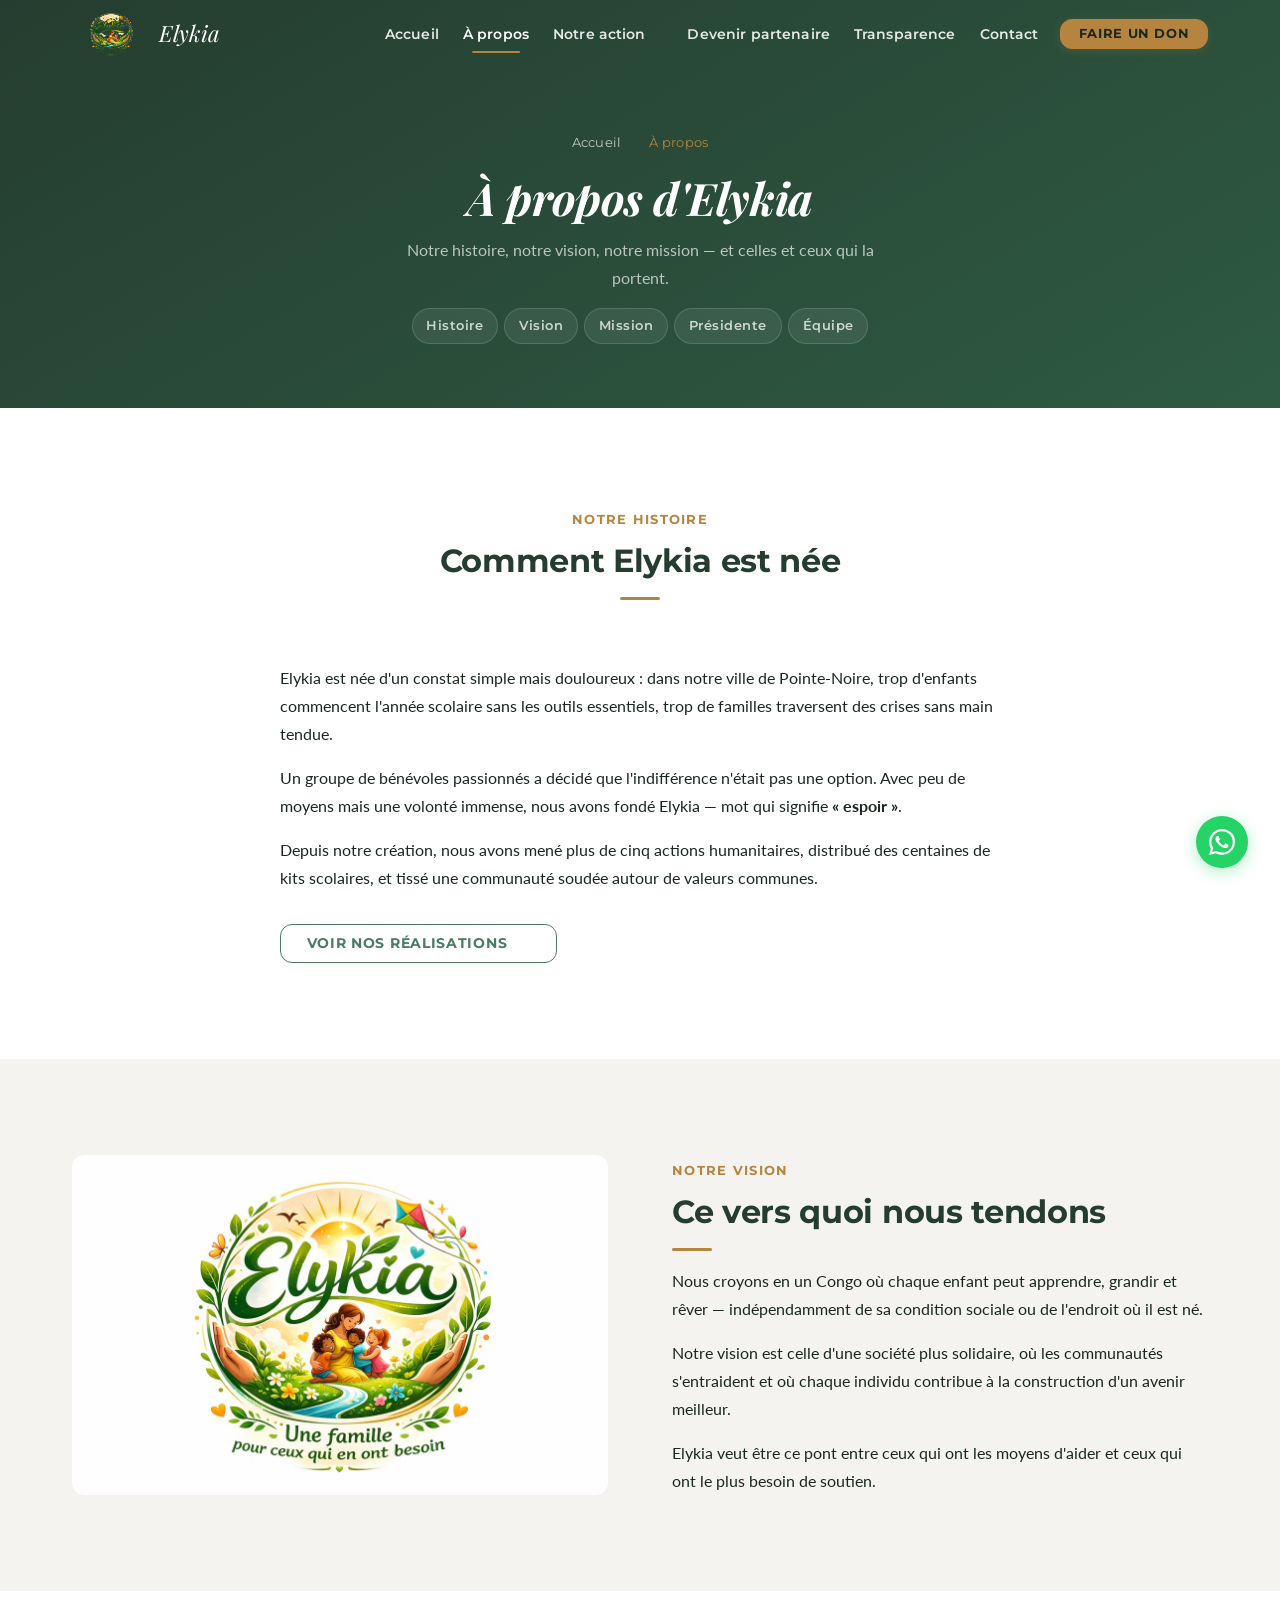
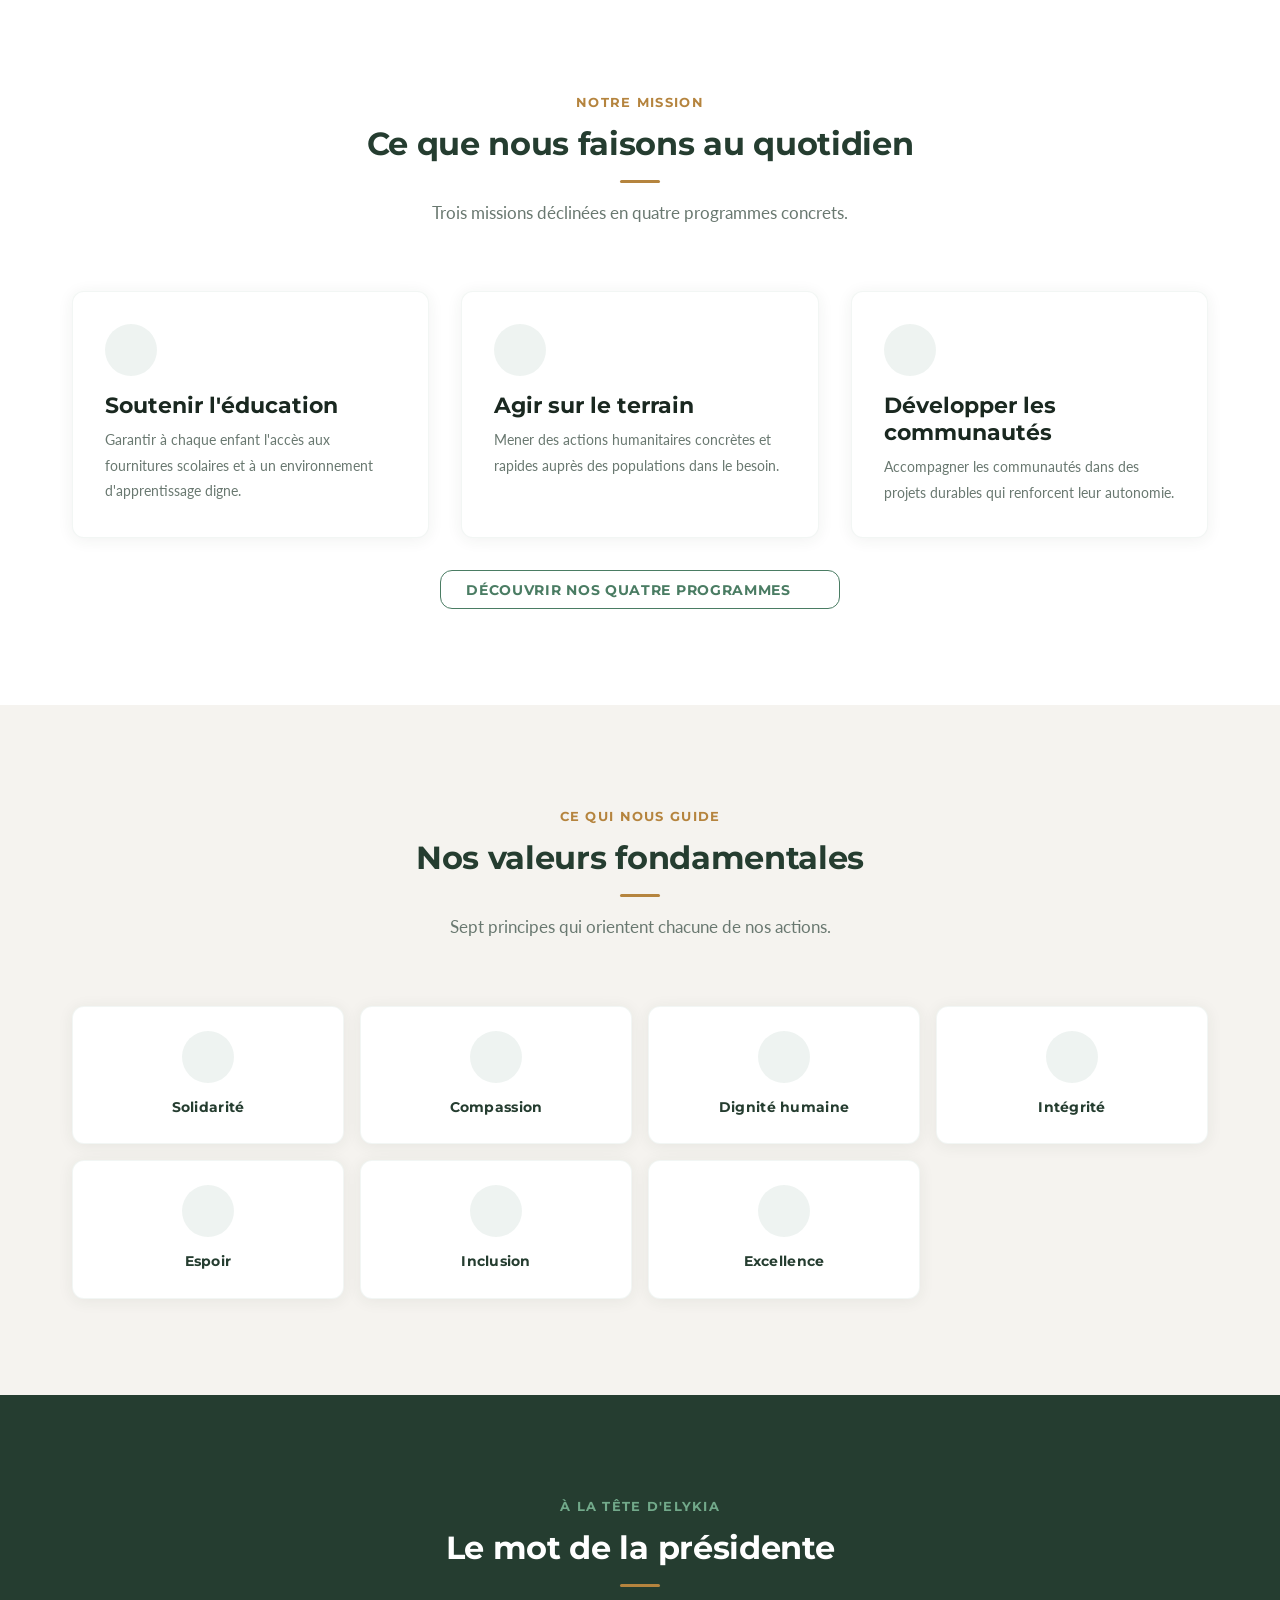
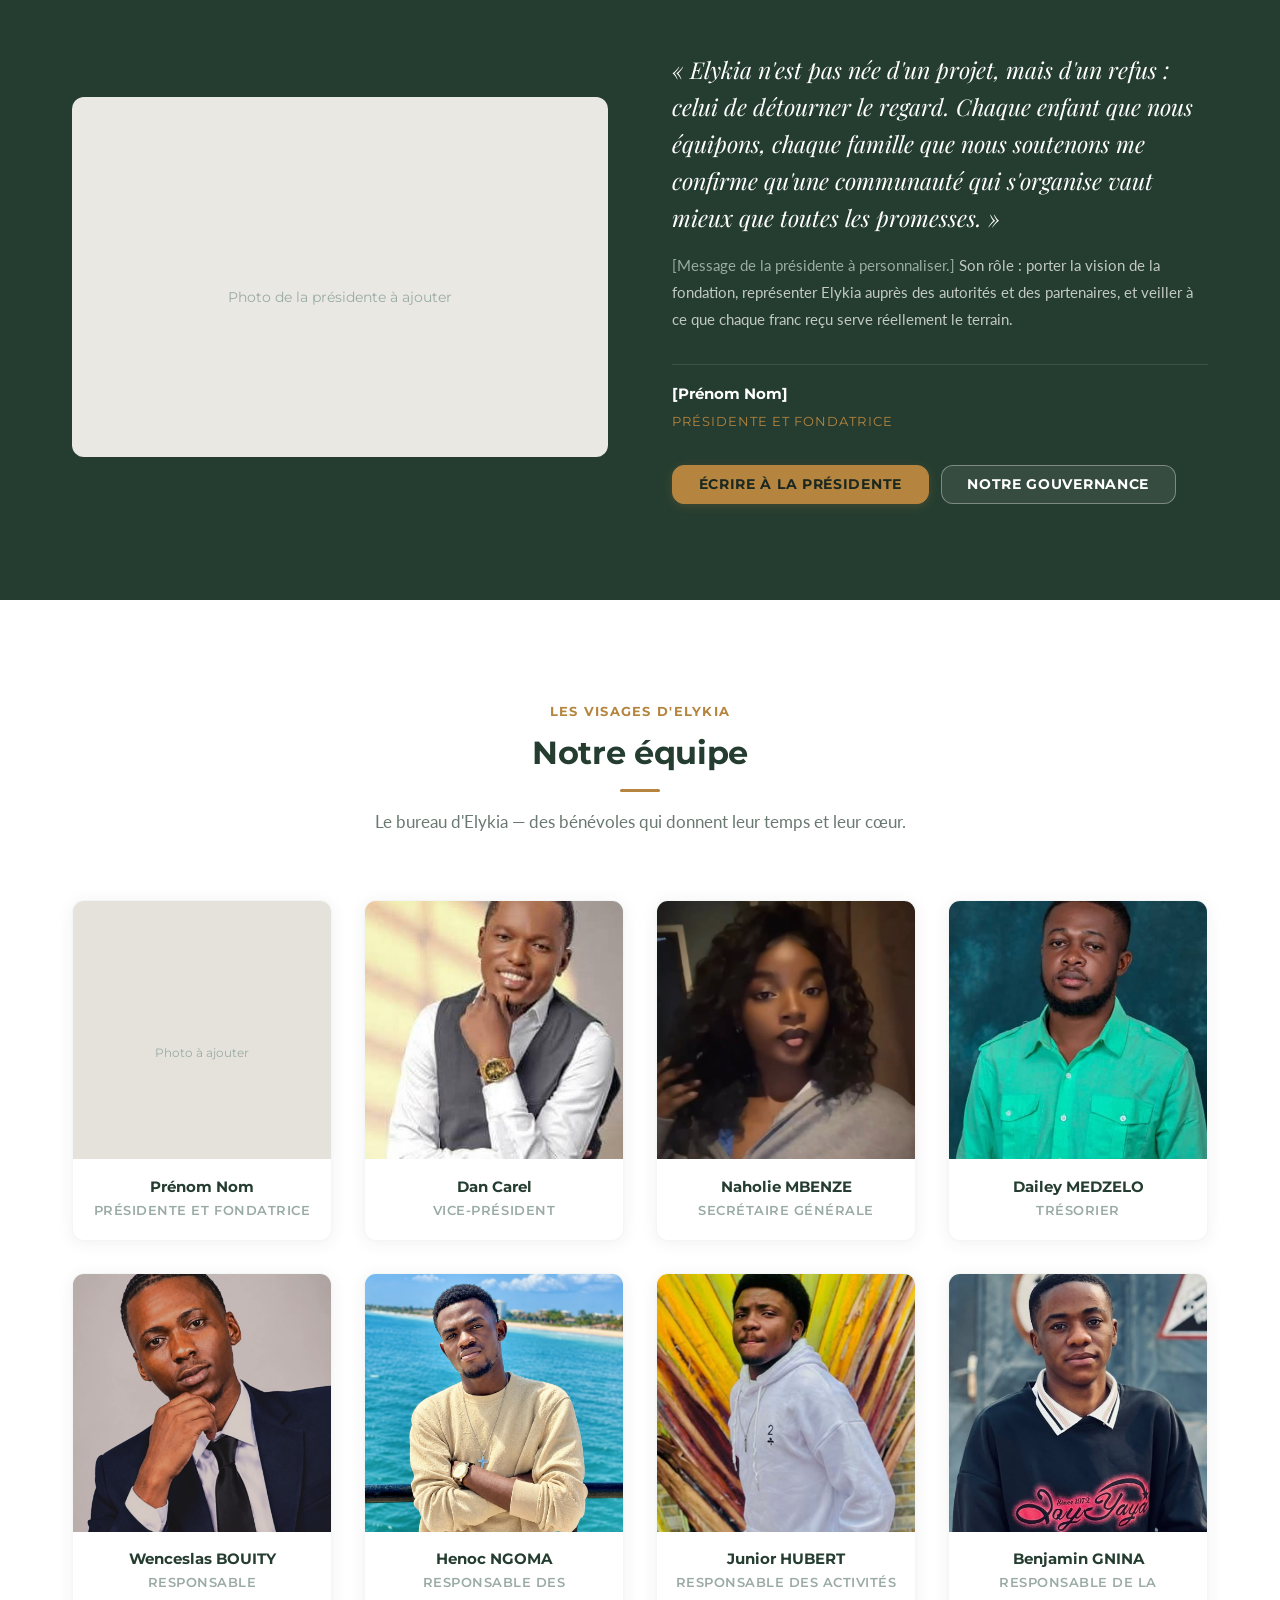
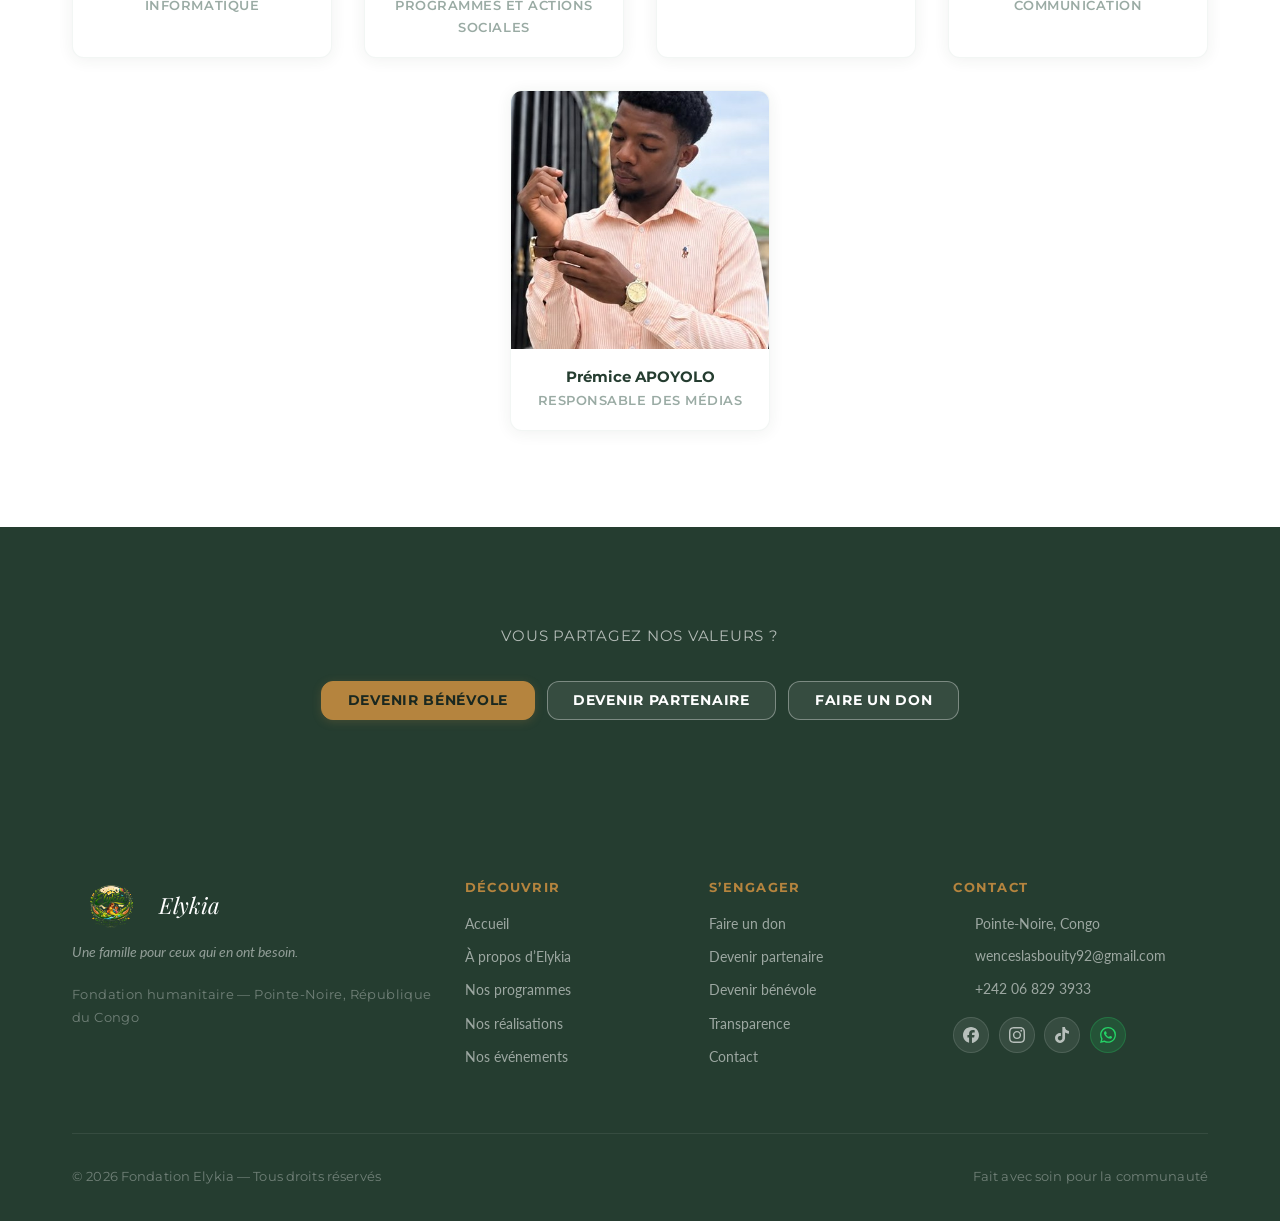
==== commit 7932ce20: "Ajoute Premice APOYOLO a l'equipe - Photo rangee dans assets/images/team/premice-apoyolo.jpeg - Cart" ====
--- a/a-propos.html
+++ b/a-propos.html
@@ -374,6 +374,16 @@
             <div class="team-info">
               <h4>Benjamin GNINA</h4>
               <p>Responsable de la communication</p>
+            </div>
+          </div>
+
+          <div class="team-card reveal reveal-delay-1">
+            <div class="team-photo-wrap">
+              <img src="assets/images/team/premice-apoyolo.jpeg" alt="Prémice APOYOLO, responsable des médias d'Elykia" loading="lazy" onerror="this.style.display='none'">
+            </div>
+            <div class="team-info">
+              <h4>Prémice APOYOLO</h4>
+              <p>Responsable des médias</p>
             </div>
           </div>
         </div>
--- a/assets/css/layout.css
+++ b/assets/css/layout.css
@@ -416,10 +416,17 @@
 
 /* ---- TEAM ---- */
 
+/* Equipe : 4 cartes par ligne, les lignes incompletes restent centrees */
 .team-grid {
-  display: grid;
-  grid-template-columns: repeat(4, 1fr);
+  display: flex;
+  flex-wrap: wrap;
+  justify-content: center;
   gap: var(--space-md);
+}
+
+.team-grid > .team-card {
+  flex: 0 1 calc((100% - 3 * var(--space-md)) / 4);
+  min-width: 232px;
 }
 
 .team-card {
@@ -619,9 +626,11 @@
   .nav-cta { margin: var(--space-sm) 0 0; text-align: center; }
 
   .grid-2, .grid-3, .grid-4, .grid-7,
-  .two-col, .action-section, .team-grid, .footer-grid {
+  .two-col, .action-section, .footer-grid {
     grid-template-columns: 1fr;
   }
+
+  .team-grid > .team-card { flex-basis: 100%; min-width: 0; }
 
   .action-section:nth-child(even) { direction: ltr; }
   .two-col.reversed { direction: ltr; }
@@ -633,12 +642,12 @@
 
 @media (min-width: 769px) and (max-width: 1024px) {
   .grid-3 { grid-template-columns: repeat(2, 1fr); }
-  .team-grid { grid-template-columns: repeat(2, 1fr); }
+  .team-grid > .team-card { flex-basis: calc((100% - var(--space-md)) / 2); }
 }
 
 /* Equipe : 4 par ligne sur grand ecran, 3 des que la largeur se reduit */
-@media (min-width: 1025px) and (max-width: 1140px) {
-  .team-grid { grid-template-columns: repeat(3, 1fr); }
+@media (max-width: 1140px) {
+  .team-grid > .team-card { flex-basis: calc((100% - 2 * var(--space-md)) / 3); }
 }
 
 @media (max-width: 480px) {
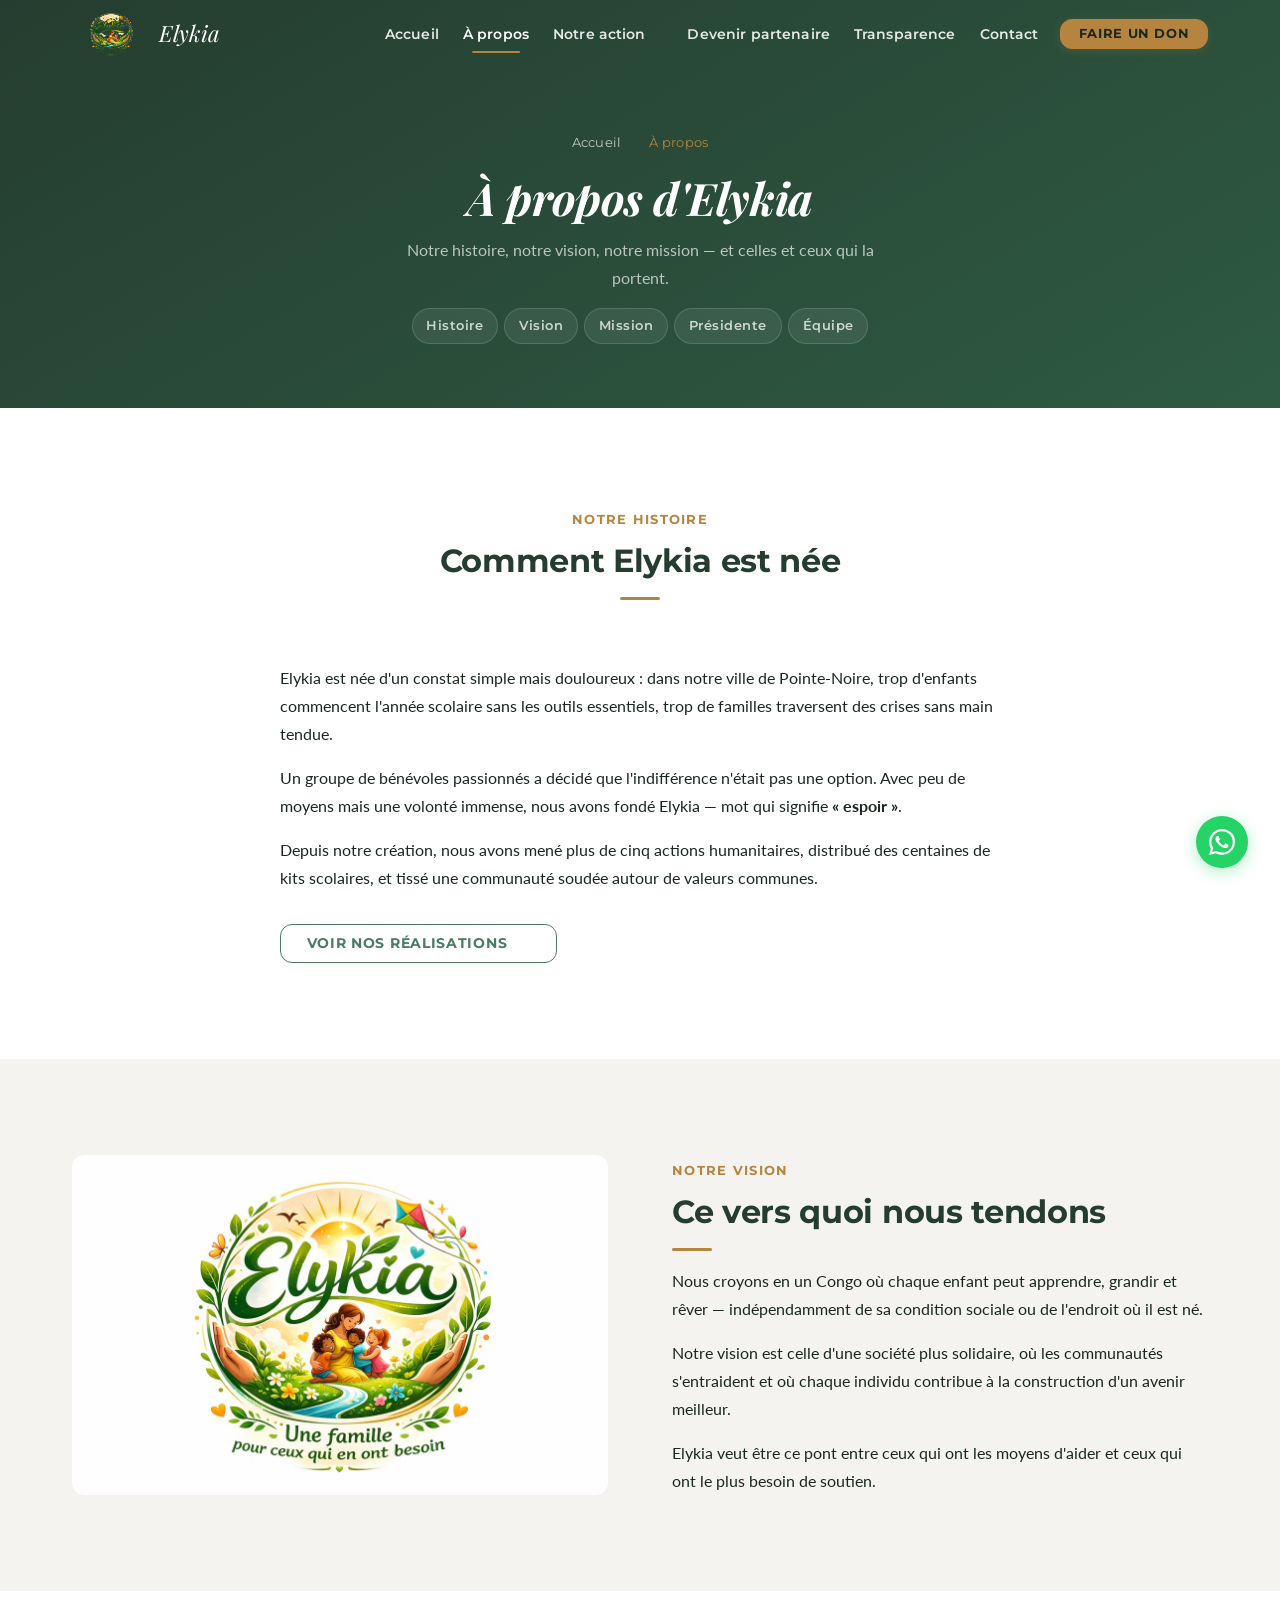
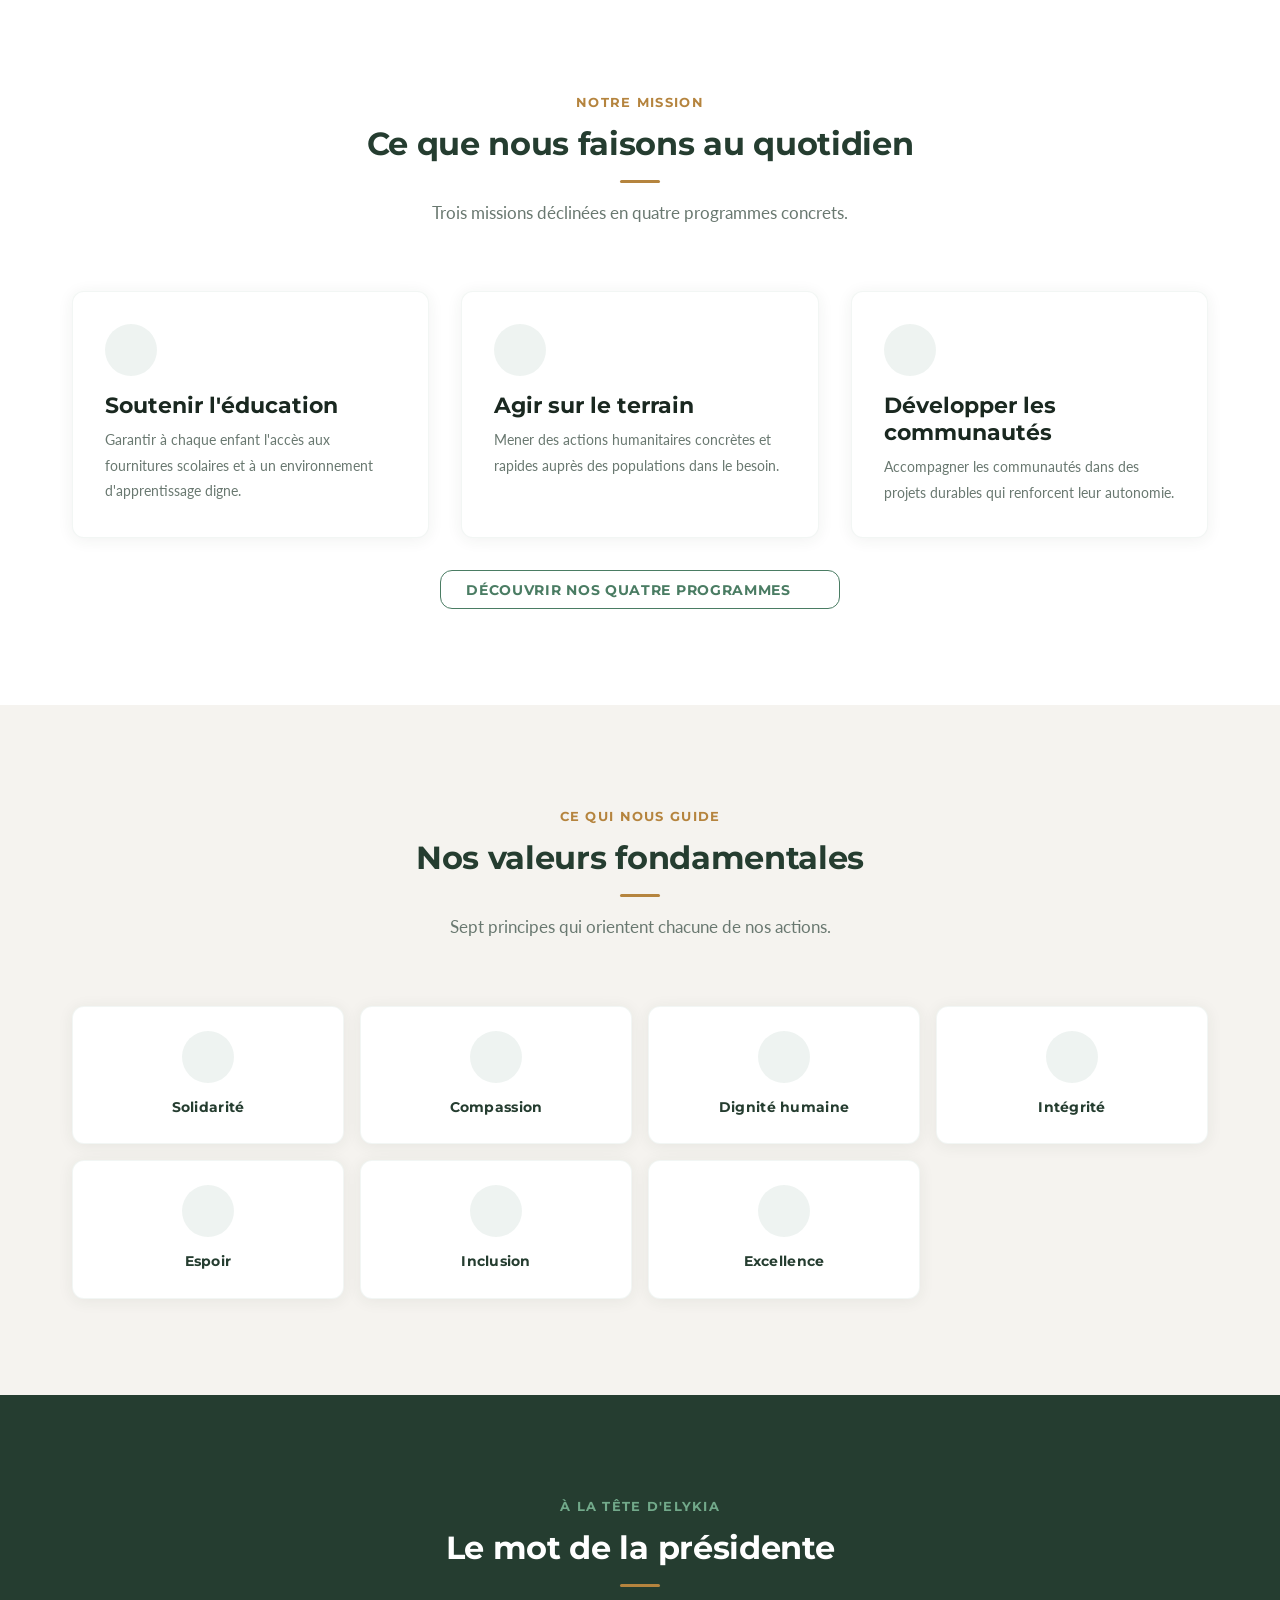
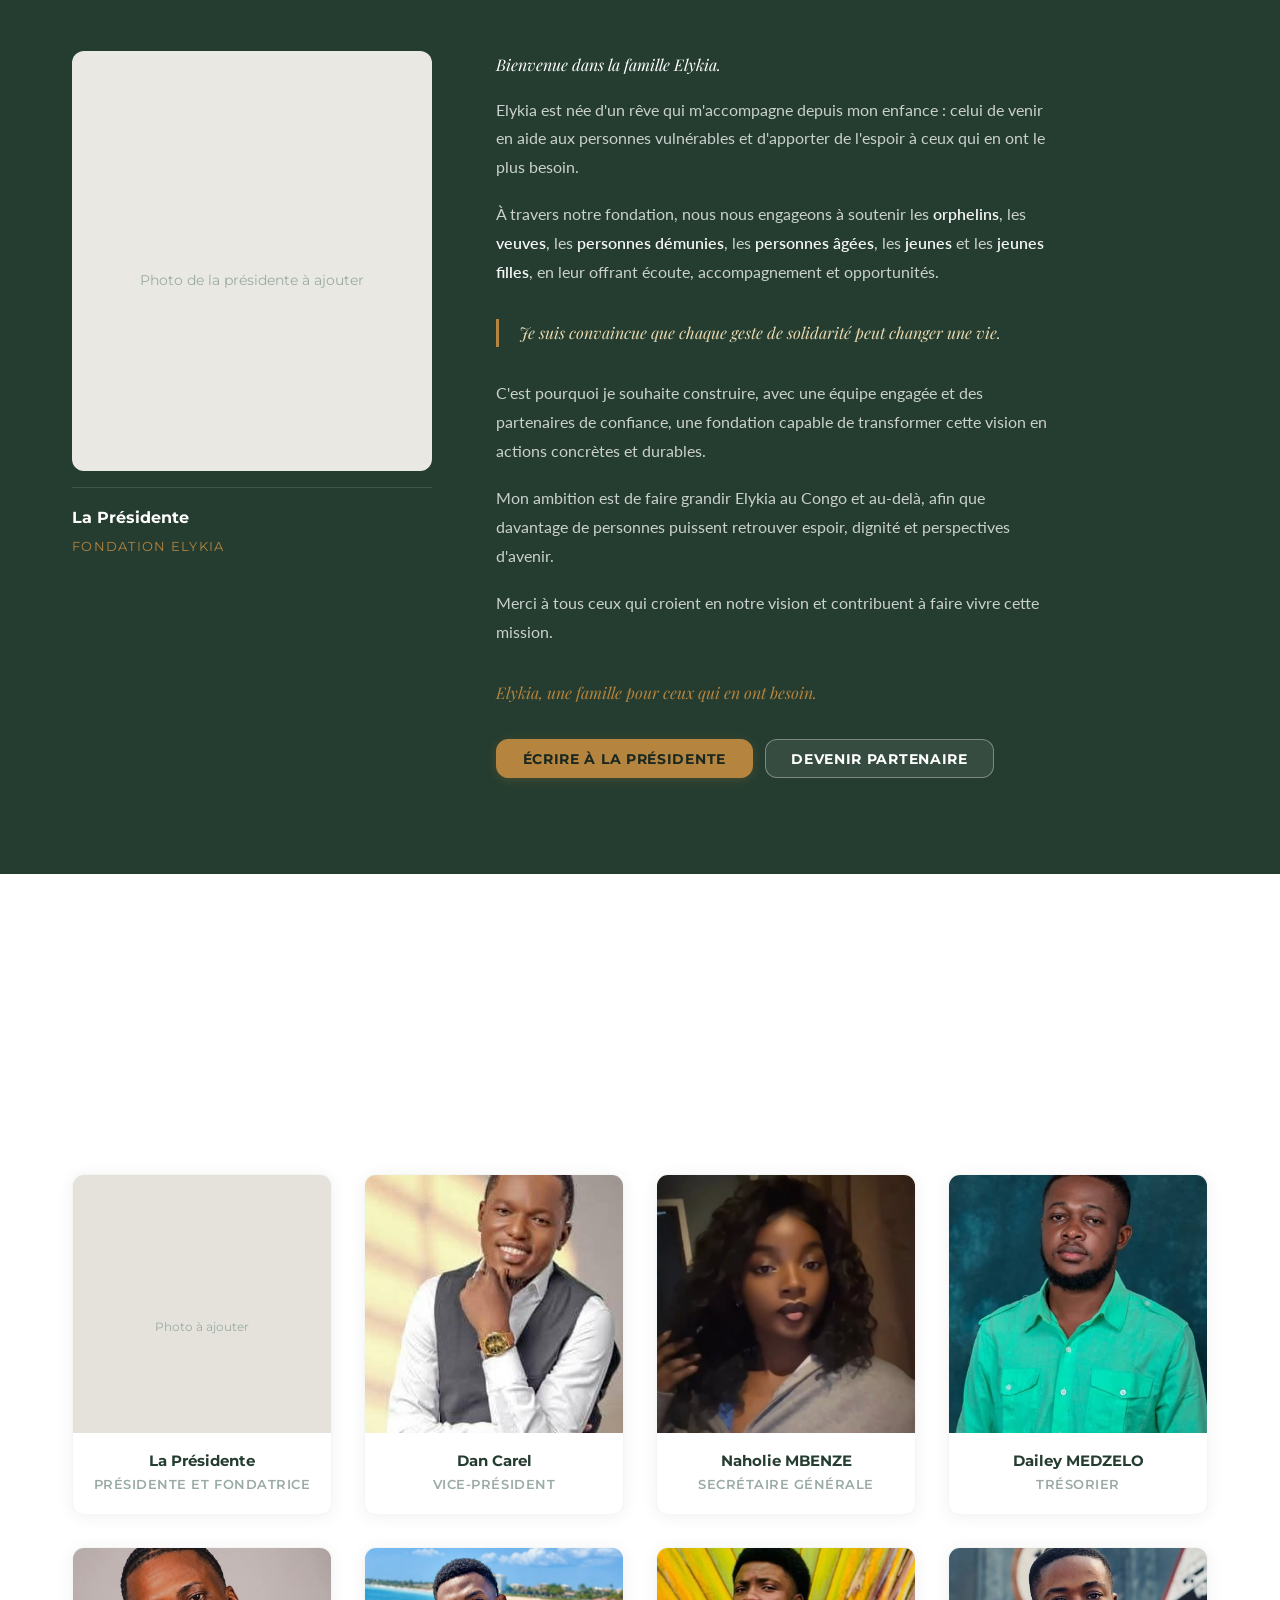
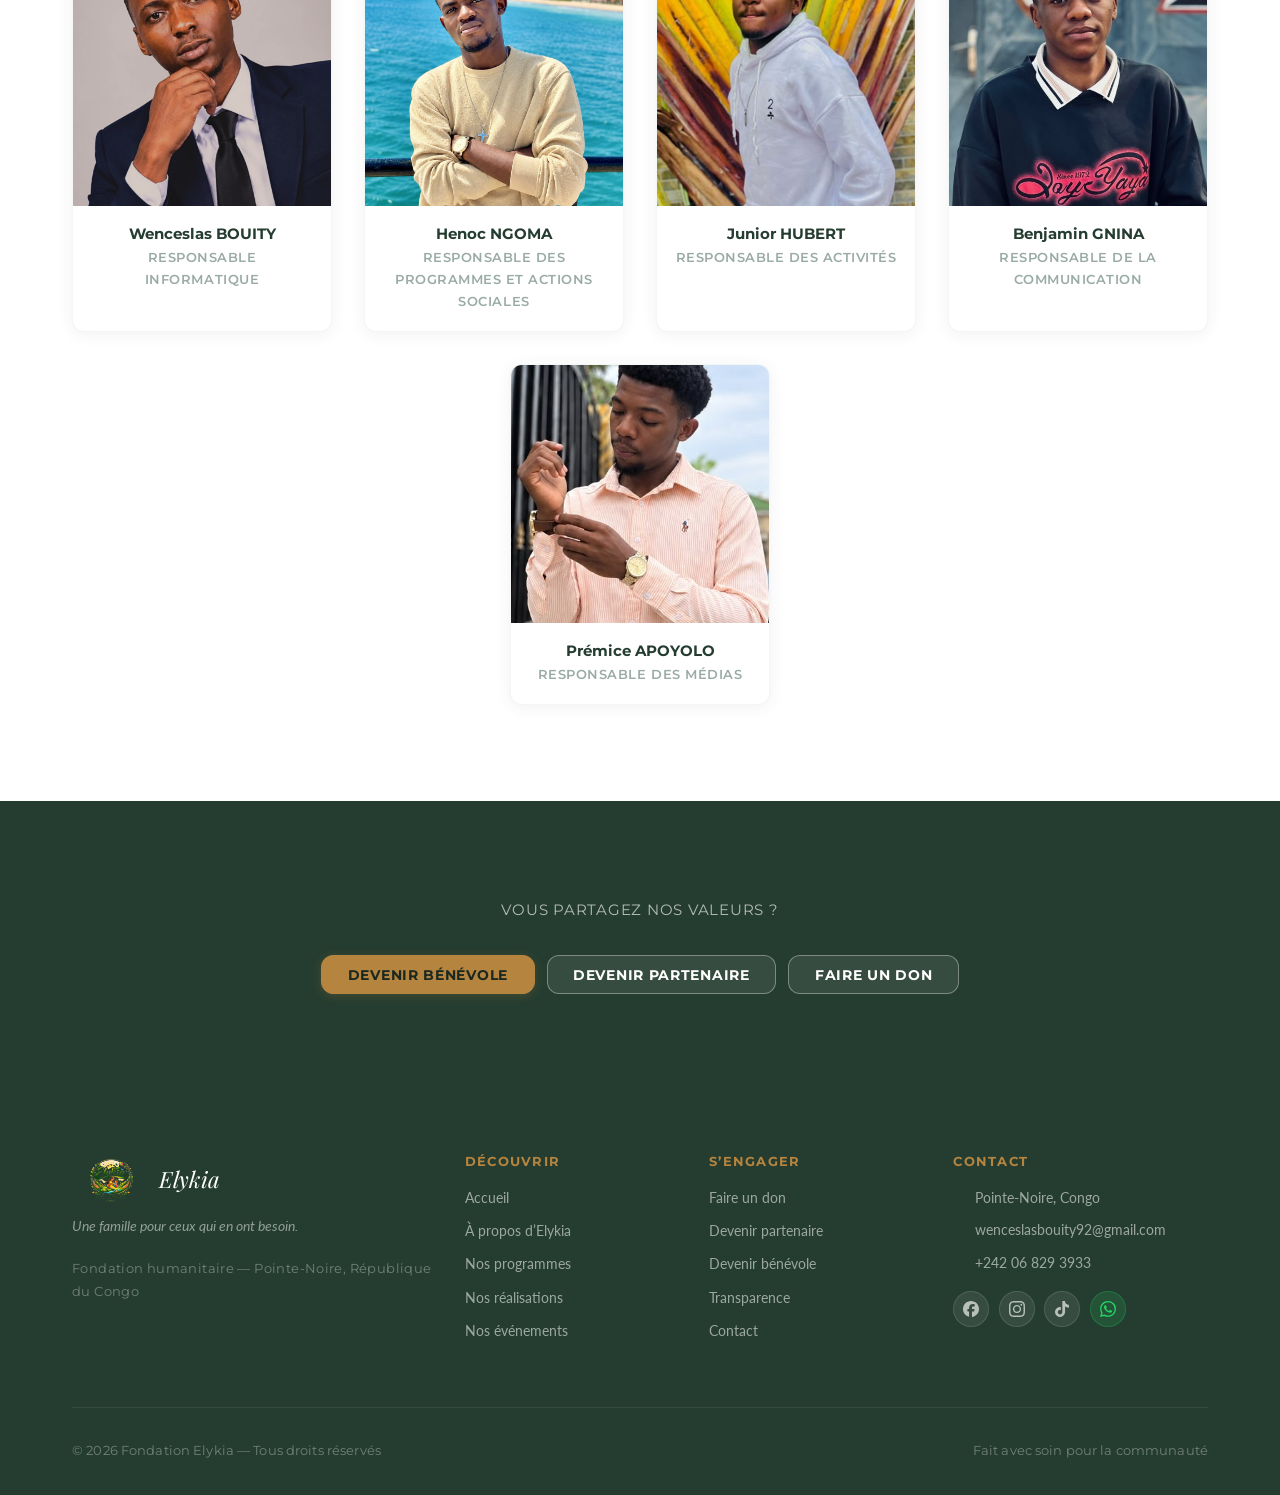
==== commit bf4da4be: "Installe le vrai mot de la presidente - Lettre complete en sept paragraphes, a la place du texte pro" ====
--- a/a-propos.html
+++ b/a-propos.html
@@ -247,35 +247,42 @@
           <div class="divider"></div>
         </div>
 
-        <div class="two-col" style="align-items:center;">
-          <div class="reveal-left">
-            <div class="image-zone" style="min-height:360px;">
+        <div class="lettre">
+          <div class="lettre-portrait reveal-left">
+            <div class="image-zone" style="min-height:420px;">
               <img src="assets/images/team/presidente.jpg" alt="La présidente de la Fondation Elykia" loading="lazy" onerror="this.style.display='none'">
               <div class="image-zone-placeholder">
                 <i data-lucide="user"></i>
                 <span>Photo de la présidente à ajouter</span>
               </div>
             </div>
-          </div>
-
-          <div class="reveal-right">
-            <blockquote style="font-family:var(--font-display);font-style:italic;font-size:clamp(1.1rem,2vw,1.45rem);color:var(--color-white);line-height:1.6;margin-bottom:var(--space-sm);">
-              « Elykia n'est pas née d'un projet, mais d'un refus&nbsp;: celui de détourner le regard. Chaque enfant que nous équipons, chaque famille que nous soutenons me confirme qu'une communauté qui s'organise vaut mieux que toutes les promesses. »
-            </blockquote>
-
-            <p style="color:rgba(255,255,255,0.72);font-size:0.95rem;">
-              <span class="text-muted">[Message de la présidente à personnaliser.]</span>
-              Son rôle&nbsp;: porter la vision de la fondation, représenter Elykia auprès des autorités et des partenaires, et veiller à ce que chaque franc reçu serve réellement le terrain.
-            </p>
-
-            <div style="margin-top:var(--space-md);padding-top:var(--space-sm);border-top:1px solid rgba(255,255,255,0.10);">
-              <div style="font-family:var(--font-heading);font-weight:700;color:var(--color-white);font-size:0.95rem;">[Prénom Nom]</div>
-              <div style="font-family:var(--font-heading);font-size:var(--fs-xs);letter-spacing:0.08em;text-transform:uppercase;color:var(--color-gold);margin-top:0.2rem;">Présidente et fondatrice</div>
-            </div>
-
-            <div style="display:flex;gap:0.75rem;flex-wrap:wrap;margin-top:var(--space-md);">
+
+            <div class="lettre-signature">
+              <div class="lettre-nom">La Présidente</div>
+              <div class="lettre-role">Fondation Elykia</div>
+            </div>
+          </div>
+
+          <div class="lettre-texte reveal-right">
+            <p class="lettre-accroche">Bienvenue dans la famille Elykia.</p>
+
+            <p>Elykia est née d'un rêve qui m'accompagne depuis mon enfance&nbsp;: celui de venir en aide aux personnes vulnérables et d'apporter de l'espoir à ceux qui en ont le plus besoin.</p>
+
+            <p>À travers notre fondation, nous nous engageons à soutenir les <strong>orphelins</strong>, les <strong>veuves</strong>, les <strong>personnes démunies</strong>, les <strong>personnes âgées</strong>, les <strong>jeunes</strong> et les <strong>jeunes filles</strong>, en leur offrant écoute, accompagnement et opportunités.</p>
+
+            <p class="lettre-relief">Je suis convaincue que chaque geste de solidarité peut changer une vie.</p>
+
+            <p>C'est pourquoi je souhaite construire, avec une équipe engagée et des partenaires de confiance, une fondation capable de transformer cette vision en actions concrètes et durables.</p>
+
+            <p>Mon ambition est de faire grandir Elykia au Congo et au-delà, afin que davantage de personnes puissent retrouver espoir, dignité et perspectives d'avenir.</p>
+
+            <p>Merci à tous ceux qui croient en notre vision et contribuent à faire vivre cette mission.</p>
+
+            <p class="lettre-devise">Elykia, une famille pour ceux qui en ont besoin.</p>
+
+            <div class="lettre-actions">
               <a href="contact.html" class="btn btn-primary">Écrire à la présidente</a>
-              <a href="transparence.html" class="btn btn-ghost">Notre gouvernance</a>
+              <a href="partenaires.html" class="btn btn-ghost">Devenir partenaire</a>
             </div>
           </div>
         </div>
@@ -302,7 +309,7 @@
               </div>
             </div>
             <div class="team-info">
-              <h4>Prénom Nom</h4>
+              <h4>La Présidente</h4>
               <p>Présidente et fondatrice</p>
             </div>
           </div>
--- a/assets/css/base.css
+++ b/assets/css/base.css
@@ -212,3 +212,40 @@
   .section { padding-block: var(--space-lg); }
   .container { padding-inline: var(--space-sm); }
 }
+
+/* ============================================================
+   COUPURE DU TEXTE
+   Empeche les mots longs (emails, URL, noms de fonctions) de
+   deborder de leur conteneur sur les petits ecrans.
+   ============================================================ */
+
+h1, h2, h3, h4, h5, h6,
+p, li, a, span, strong, blockquote, figcaption, label, td, th {
+  overflow-wrap: break-word;
+}
+
+@media (max-width: 768px) {
+  .team-info { padding: 0.85rem 0.6rem; }
+
+  .team-info h4 { font-size: 0.875rem; }
+
+  .team-info p {
+    font-size: 0.7rem;
+    letter-spacing: 0.02em;
+    line-height: 1.35;
+  }
+}
+
+/* ============================================================
+   GARDE-FOU MOBILE
+   Aucun element ne doit provoquer de defilement horizontal.
+   ============================================================ */
+
+html, body {
+  max-width: 100%;
+  overflow-x: hidden;
+}
+
+img, svg, video, iframe, table {
+  max-width: 100%;
+}
--- a/assets/css/components.css
+++ b/assets/css/components.css
@@ -1128,3 +1128,62 @@
   border-color: var(--color-primary);
   color: var(--color-white);
 }
+
+/* ---- AJUSTEMENTS MOBILE ---- */
+
+@media (max-width: 768px) {
+  /* Les libelles longs passent a la ligne plutot que d-elargir la page.
+     Cette regle doit vivre ici : base.css est charge avant et serait ecrase. */
+  .btn {
+    white-space: normal;
+    text-align: center;
+    line-height: 1.25;
+    max-width: 100%;
+  }
+
+  .btn-lg { padding: 0.8rem 1.4rem; }
+
+  /* Cartes : marges interieures resserrees */
+  .card { padding: var(--space-sm); }
+
+  /* Documents et dons : moins de marges, plus de place au texte */
+  .doc-card { padding: 1.1rem; gap: 0.75rem; }
+  .doc-card .doc-icon { width: 38px; height: 38px; }
+
+  .don-method { padding: 1rem; }
+
+  /* Coordonnees : l-icone ne mange plus la largeur */
+  .contact-item { gap: 0.75rem; }
+  .contact-item .icon-circle { width: 44px; height: 44px; }
+  .contact-item .icon-circle [data-lucide] { width: 18px; height: 18px; }
+
+  /* overflow-wrap: anywhere reduit aussi la largeur minimale du bloc,
+     ce que break-word ne fait pas : indispensable pour l-adresse email */
+  .contact-item .contact-text { min-width: 0; flex: 1; }
+  .contact-item .contact-text > * { overflow-wrap: anywhere; }
+
+  /* Tableau des formules : tenir dans la largeur sans defilement */
+  .sponsor-table { font-size: 0.68rem; table-layout: fixed; width: 100%; }
+  .sponsor-table th,
+  .sponsor-table td { padding: 0.45rem 0.2rem; text-align: center; }
+  .sponsor-table th:first-child,
+  .sponsor-table td:first-child { width: 34%; text-align: left; }
+
+  /* Les noms de formules ne doivent jamais etre coupes en deux */
+  .sponsor-table th {
+    font-size: 0.6rem;
+    letter-spacing: 0;
+    white-space: nowrap;
+    overflow-wrap: normal;
+  }
+  .sponsor-table th:first-child { white-space: normal; }
+
+  /* Compte a rebours : quatre blocs doivent tenir sur une ligne */
+  .countdown { gap: 0.6rem; flex-wrap: wrap; justify-content: center; }
+}
+
+@media (max-width: 400px) {
+  .countdown-number { font-size: 1.6rem; }
+  .btn { padding: 0.65rem 1rem; font-size: 0.78rem; }
+  .btn-lg { padding: 0.8rem 1.2rem; font-size: 0.8rem; }
+}
--- a/assets/css/layout.css
+++ b/assets/css/layout.css
@@ -472,12 +472,15 @@
 
 .team-info h4 {
   font-size: 0.95rem;
+  overflow-wrap: break-word;
   color: var(--color-primary-dark);
   margin-bottom: 0.25rem;
 }
 
 .team-info p {
   font-size: var(--fs-xs);
+  overflow-wrap: break-word;
+  hyphens: auto;
   color: var(--color-text-muted);
   margin-bottom: 0;
   font-family: var(--font-heading);
@@ -630,7 +633,14 @@
     grid-template-columns: 1fr;
   }
 
-  .team-grid > .team-card { flex-basis: 100%; min-width: 0; }
+  .team-grid {
+    gap: var(--space-sm);
+  }
+
+  .team-grid > .team-card {
+    flex-basis: calc((100% - var(--space-sm)) / 2);
+    min-width: 0;
+  }
 
   .action-section:nth-child(even) { direction: ltr; }
   .two-col.reversed { direction: ltr; }
@@ -646,8 +656,12 @@
 }
 
 /* Equipe : 4 par ligne sur grand ecran, 3 des que la largeur se reduit */
-@media (max-width: 1140px) {
+@media (min-width: 1025px) and (max-width: 1140px) {
   .team-grid > .team-card { flex-basis: calc((100% - 2 * var(--space-md)) / 3); }
+}
+
+@media (max-width: 400px) {
+  .team-grid > .team-card { flex-basis: 100%; }
 }
 
 @media (max-width: 480px) {
@@ -1042,3 +1056,101 @@
   .hero-glow,
   .hero-sparkles { animation: none; }
 }
+
+/* ---- RESPIRATION DES SECTIONS SUR MOBILE ---- */
+
+@media (max-width: 768px) {
+  .section-quote { padding-block: var(--space-lg); }
+  .section-quote blockquote { font-size: clamp(1.1rem, 5vw, 1.5rem); }
+  .projet-vedette { padding: var(--space-md) var(--space-sm); }
+  .projet-meta { gap: 0.75rem 1.25rem; }
+  .page-hero { padding-bottom: var(--space-md); }
+}
+
+/* ============================================================
+   MOT DE LA PRÉSIDENTE
+   Portrait étroit à gauche, lettre à droite ; une seule colonne
+   sous 900 px.
+   ============================================================ */
+
+.lettre {
+  display: grid;
+  grid-template-columns: minmax(0, 360px) minmax(0, 1fr);
+  gap: var(--space-lg);
+  align-items: start;
+}
+
+.lettre-portrait { position: sticky; top: calc(var(--header-h) + var(--space-md)); }
+
+.lettre-signature {
+  margin-top: var(--space-sm);
+  padding-top: var(--space-sm);
+  border-top: 1px solid rgba(255, 255, 255, 0.12);
+}
+
+.lettre-nom {
+  font-family: var(--font-heading);
+  font-weight: 700;
+  font-size: 1rem;
+  color: var(--color-white);
+}
+
+.lettre-role {
+  font-family: var(--font-heading);
+  font-size: var(--fs-xs);
+  letter-spacing: 0.10em;
+  text-transform: uppercase;
+  color: var(--color-gold);
+  margin-top: 0.25rem;
+}
+
+.lettre-texte p {
+  color: rgba(255, 255, 255, 0.76);
+  font-size: 1rem;
+  line-height: 1.8;
+  margin-bottom: 1.15rem;
+  max-width: 62ch;
+}
+
+.lettre-texte strong { color: rgba(255, 255, 255, 0.95); font-weight: 600; }
+
+.lettre-accroche {
+  font-family: var(--font-display);
+  font-style: italic;
+  font-size: clamp(1.5rem, 3vw, 2.1rem);
+  line-height: 1.3;
+  color: var(--color-white) !important;
+  margin-bottom: var(--space-sm) !important;
+}
+
+.lettre-relief {
+  font-family: var(--font-display);
+  font-style: italic;
+  font-size: clamp(1.15rem, 2.2vw, 1.5rem);
+  line-height: 1.5;
+  color: var(--color-gold-light) !important;
+  border-left: 3px solid var(--color-gold);
+  padding-left: 1.25rem;
+  margin-block: var(--space-md) !important;
+}
+
+.lettre-devise {
+  font-family: var(--font-display);
+  font-style: italic;
+  font-size: 1.15rem;
+  color: var(--color-gold) !important;
+  margin-top: var(--space-md) !important;
+}
+
+.lettre-actions {
+  display: flex;
+  gap: 0.75rem;
+  flex-wrap: wrap;
+  margin-top: var(--space-md);
+}
+
+@media (max-width: 900px) {
+  .lettre { grid-template-columns: 1fr; gap: var(--space-md); }
+  .lettre-portrait { position: static; max-width: 420px; }
+  .lettre-texte p { max-width: none; }
+}
--- a/assets/css/animations.css
+++ b/assets/css/animations.css
@@ -211,3 +211,21 @@
     transition: none;
   }
 }
+
+/* ============================================================
+   APPARITIONS SUR PETIT ECRAN
+   Les glissements lateraux depassaient de l-ecran avant leur
+   declenchement : sur mobile, tout glisse verticalement.
+   ============================================================ */
+
+@media (max-width: 768px) {
+  .reveal-left,
+  .reveal-right {
+    transform: translateY(24px);
+  }
+
+  .reveal-left.revealed,
+  .reveal-right.revealed {
+    transform: translateY(0);
+  }
+}
